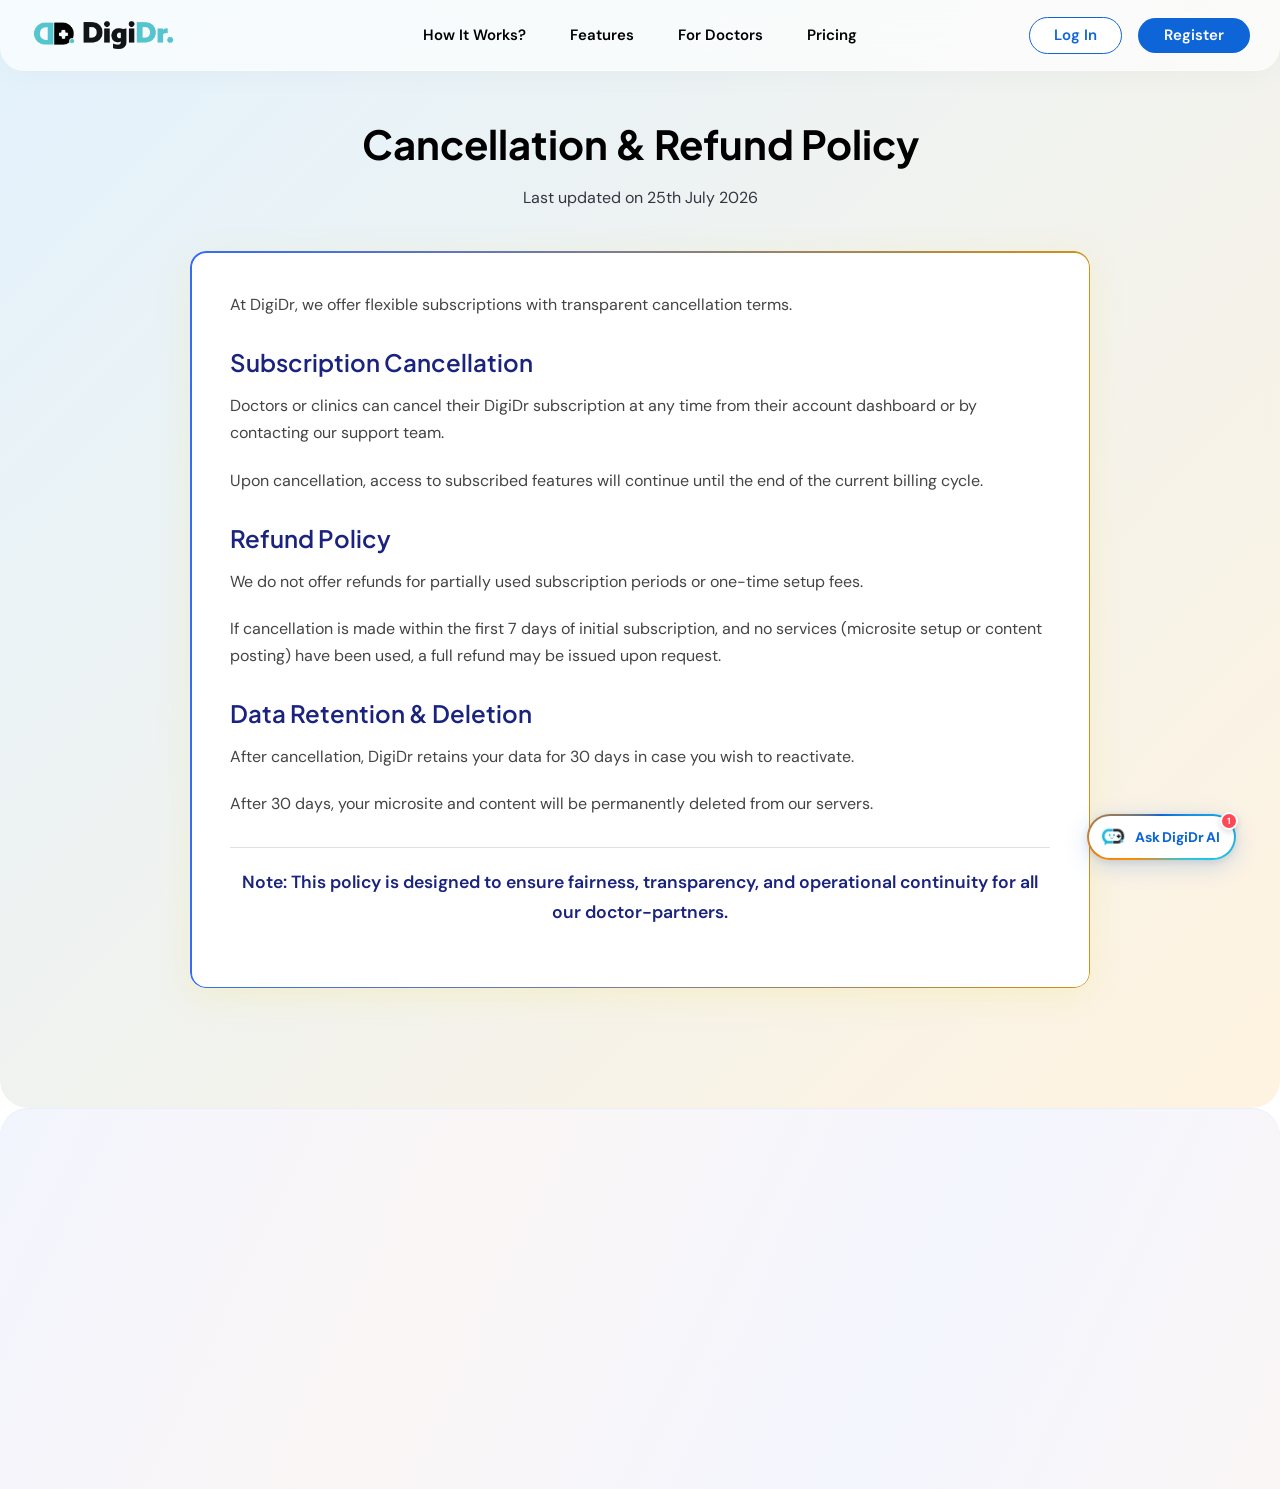
==== cancellation-refund-policy.html @ 0d2a42b7 "final" ====
<!DOCTYPE html>
<html lang="en">
<head>
    <meta charset="UTF-8">
    <meta name="viewport" content="width=device-width, initial-scale=1.0">
    <title>Cancellation & Refund Policy</title>
    <meta name="description" content="Read DigiDr's cancellation and refund policy for doctors and clinics. Understand subscription cancellation terms, refund conditions, and billing policies for healthcare professionals in India.">
    <meta name="keywords" content="digidr cancellation policy, healthcare platform refund, doctor subscription cancellation, clinic refund terms, medical software billing, healthcare subscription terms">
    <meta name="robots" content="index, follow">
    <link rel="canonical" href="https://digidr.app/cancellation-refund-policy.html">
    
    <!-- Open Graph -->
    <meta property="og:type" content="website">
    <meta property="og:site_name" content="DigiDr">
    <meta property="og:title" content="Cancellation & Refund Policy">
    <meta property="og:description" content="DigiDr's transparent cancellation and refund policy for healthcare professionals. Clear terms for subscription management and billing.">
    <meta property="og:url" content="https://digidr.app/cancellation-refund-policy.html">
    <meta property="og:image" content="https://digidr.app/img/og-image-2.png">
    <meta property="og:image:width" content="1200">
    <meta property="og:image:height" content="630">
    <meta property="og:image:alt" content="DigiDr - AI Digital Infrastructure for Doctors">
    
    <!-- Twitter -->
    <meta name="twitter:card" content="summary_large_image">
    <meta name="twitter:title" content="Cancellation & Refund Policy">
    <meta name="twitter:description" content="DigiDr's transparent cancellation and refund policy for healthcare professionals. Clear terms for subscription management.">
    <meta name="twitter:image" content="https://digidr.app/img/og-image-2.png">
    
    <!-- Favicon -->
    <link rel="icon" type="image/x-icon" href="favicon/favicon.ico">
    
    <!-- Bootstrap CSS -->
    <link href="bootstrap-5.3.8-dist/css/bootstrap.min.css" rel="stylesheet">
    
    <!-- Google Symbols (Material Icons) -->
    <link rel="stylesheet" href="https://fonts.googleapis.com/css2?family=Material+Symbols+Outlined:opsz,wght,FILL,GRAD@20..48,100..700,0..1,-50..200" />
    
    <!-- Root Variables -->
    <link href="css/root.css" rel="stylesheet">
    
    <!-- Custom CSS -->
    <link href="css/style.css" rel="stylesheet">
    <link rel="stylesheet" href="css/extra.css">
    
    <!-- Navbar CSS -->
    <link href="css/navbar.css" rel="stylesheet">

    <!-- Modal CSS -->
    <link href="css/modal.css" rel="stylesheet">
    
    <!-- Footer CSS -->
    <link href="css/footer.css" rel="stylesheet">
    
    <!-- Font Awesome -->
    <link rel="stylesheet" href="https://cdnjs.cloudflare.com/ajax/libs/font-awesome/6.5.1/css/all.min.css">

    <!-- Chatbot Widget -->
    <link rel="stylesheet" href="css/chatbot.css">
</head>
<body class="page-rounded">

    <div id="navbar-mount" data-nav-active=""></div>
    <script src="js/navbar.js"></script>

    <!-- Policy Section -->
    <section class="policy-section">
        <div class="container">
            <div class="policy-header text-center">
                <h1>Cancellation & Refund Policy</h1>
                <p class="subtitle">Last updated on 25th July 2026</p>
            </div>
            <div class="policy-content">
                <p>At DigiDr, we offer flexible subscriptions with transparent cancellation terms.</p>
                
                <h3>Subscription Cancellation</h3>
                <p>Doctors or clinics can cancel their DigiDr subscription at any time from their account dashboard or by contacting our support team.</p>
                <p>Upon cancellation, access to subscribed features will continue until the end of the current billing cycle.</p>

                <h3>Refund Policy</h3>
                <p>We do not offer refunds for partially used subscription periods or one-time setup fees.</p>
                <p>If cancellation is made within the first 7 days of initial subscription, and no services (microsite setup or content posting) have been used, a full refund may be issued upon request.</p>

                <h3>Data Retention & Deletion</h3>
                <p>After cancellation, DigiDr retains your data for 30 days in case you wish to reactivate.</p>
                <p>After 30 days, your microsite and content will be permanently deleted from our servers.</p>

                <p class="final-statement">Note: This policy is designed to ensure fairness, transparency, and operational continuity for all our doctor-partners.</p>
            </div>
        </div>
    </section>

    <!-- Bootstrap JS -->
    <script src="bootstrap-5.3.8-dist/js/bootstrap.bundle.min.js"></script>
    <div id="footer-mount"></div>
    <script src="js/footer.js"></script>

    <div id="modalMount"></div>

    <!-- Floating Download Button (Mobile Only) -->
    <div class="floating-download-btn" id="floatingDownloadBtn">
        <span class="material-symbols-outlined">download</span>
        Coming Soon
    </div>

    <!-- Custom JS -->
    <script src="js/script.js"></script>
    <script src="js/modal.js"></script>
    <script src="js/download.js"></script>

    <!-- Chatbot Widget -->
    <div id="chatbot-mount"></div>
    <script src="js/chatbot.js"></script>
</body>
</html>
---- css/root.css ----
/* Import Body and Heading Fonts */
@import url('https://fonts.googleapis.com/css2?family=DM+Sans:wght@300;400;500;600;700&family=Plus+Jakarta+Sans:wght@600;700;800&display=swap');

:root {
    /* Typography */
    --font-family-primary: 'DM Sans', -apple-system, BlinkMacSystemFont, 'Segoe UI', Roboto, sans-serif;
    --font-family-heading: 'Plus Jakarta Sans', -apple-system, BlinkMacSystemFont, 'Segoe UI', Roboto, sans-serif;
    --font-family-hero: 'Plus Jakarta Sans', -apple-system, BlinkMacSystemFont, 'Segoe UI', Roboto, sans-serif;
    
    /* Primary Colors */
    --primary-white: #FFFFFF;
    --primary-black: #000000;
    --primary-blue: #0E65D7;
    
    /* Text Colors */
    --text-primary: #353542;
    --text-secondary: #353542;
    --text-muted: var(--text-secondary);
    
    /* Background Colors */
    --background-primary: #F6F4FF;
    --gradient-blue: linear-gradient(135deg, #3B8EF5 0%, #0E65D7 100%);
    --gradient-blue-orange: linear-gradient(90deg, #346BFA 0%, #D0901A 100%);

    /* Glass effect */
    --glass-bg: rgba(255, 255, 255, 0.72);
    --glass-bg-strong: rgba(255, 255, 255, 0.85);
    --glass-blur: 12px;
    --glass-border: 0.5px solid rgba(255, 255, 255, 0.6);
    --glass-shadow: 0 2px 10px rgba(0, 0, 0, 0.08), inset 0 1px 0 rgba(255, 255, 255, 0.8);
    --glass-shadow-elevated: 0 4px 15px rgba(0, 0, 0, 0.08);

    /* Shared motion timing */
    --reveal-animation-duration: 1.25s;
}

@import url('glass.css');

/* Global Font Settings */
* {
    box-sizing: border-box;
}

button,
input,
textarea,
select {
    font: inherit;
}

html {
    scroll-behavior: smooth;
}

html, body {
    overflow-x: hidden;
    max-width: 100%;
}

body {
    font-family: var(--font-family-primary);
    line-height: 1.6;
    -webkit-font-smoothing: antialiased;
    -moz-osx-font-smoothing: grayscale;
    overflow-x: hidden;
    margin: 0;
    padding: 0;
    color: var(--text-primary);
}

.section-subtitle {
    font-weight: 500;
}

h1,
h2,
h3,
h4,
h5,
h6,
.section-title,
.go-digital-title,
.features-page-why-love-title,
.hiw-title,
.ms-hero-title,
.ms-benefits-title,
.ms-statement-title,
.ms-feature-heading,
.ms-pillars-title,
.ms-cta-title,
.policy-header h1,
body.page-pricing .pricing-section .section-title {
    font-family: var(--font-family-heading);
}

/* Gradient blue on heading accents only */
h1 .highlight,
h2 .highlight,
h3 .highlight,
h4 .highlight,
h5 .highlight,
h6 .highlight,
h1 .text-highlight-blue,
h2 .text-highlight-blue,
h3 .text-highlight-blue,
h4 .text-highlight-blue,
h5 .text-highlight-blue,
h6 .text-highlight-blue,
h1.text-highlight-blue,
h2.text-highlight-blue,
h3.text-highlight-blue,
h4.text-highlight-blue,
h5.text-highlight-blue,
h6.text-highlight-blue,
.hiw-title-accent {
    background: var(--gradient-blue);
    -webkit-background-clip: text;
    background-clip: text;
    -webkit-text-fill-color: transparent;
    color: transparent;
}

/* Main page heading (not index hero) — unified typography */
h3.features-page-why-love-title,
h1.hiw-title,
h1.ms-hero-title,
.policy-header h1,
body.page-pricing .pricing-section .section-title {
    font-family: var(--font-family-heading);
    font-size: 40px;
    font-weight: 700;
    line-height: 1.2;
    letter-spacing: 0;
    color: #000000;
    margin-top: 0;
    margin-bottom: 16px;
    text-align: center;
}

/* Intro line under main page heading (not index hero) */
.features-page-why-love-subtitle,
.hiw-subtitle,
.ms-hero-tagline,
.policy-header .subtitle,
body.page-pricing .pricing-section .section-subtitle {
    font-size: 16px;
}
---- css/style.css ----
/* Body wrapper for consistent padding */
body {
    margin: 0;
    font-family: var(--font-family-primary);
}

body.page-home>section {
    margin: 12px;
    border-radius: 28px;
    overflow: hidden;
}

body.page-home>.hero-section {
    margin: 0;
    border-radius: 0 0 28px 28px;
}

body.page-home .posts-carousel-container,
body.page-home .testimonials-carousel-container {
    border-radius: 28px;
    overflow: hidden;
}

body.page-rounded>section,
body.page-rounded>header,
body.page-rounded>main>section {
    margin: 12px;
    border-radius: 28px;
    overflow: hidden;
}

body.page-rounded:not(.page-microsite)>section:first-of-type,
body.page-rounded>header:first-of-type,
body.page-rounded>main>section:first-of-type {
    margin: 0;
    border-radius: 0 0 28px 28px;
}

/* Base Material Symbols styles to prevent stretching */
.material-symbols-outlined {
    font-variation-settings:
        'FILL' 0,
        'wght' 400,
        'GRAD' 0,
        'opsz' 24;
    display: inline-block;
    line-height: 1;
    font-style: normal;
    font-weight: normal;
    letter-spacing: normal;
    text-transform: none;
    white-space: nowrap;
    word-wrap: normal;
    direction: ltr;
    font-feature-settings: 'liga';
    -webkit-font-feature-settings: 'liga';
    -webkit-font-smoothing: antialiased;
}

/* Hero Section */
.hero-section {
    display: flex;
    align-items: center;
    padding: 130px 0 60px;
    padding-bottom: 0;
    position: relative;
    overflow: hidden;
}

.hero-aurora {
    position: absolute;
    inset: 0;
    z-index: 1;
    overflow: hidden;
    pointer-events: none;
    background: linear-gradient(115deg,
            rgba(3, 96, 217, 0.2) 0%,
            rgba(237, 147, 12, 0.2) 35%,
            rgba(3, 96, 217, 0.2) 70%,
            rgba(237, 147, 12, 0.2) 100%);
    background-size: 320% 320%;
    animation: hero-aurora-gradient 12s ease-in-out infinite;
}

.hero-aurora__mesh {
    position: absolute;
    inset: -35%;
    transform: translateZ(0);
    animation: hero-aurora-mesh 15s ease-in-out infinite;
}

.hero-aurora__blob {
    position: absolute;
    display: block;
}

.hero-aurora__blob-inner {
    width: 100%;
    height: 100%;
    border-radius: 50%;
    filter: blur(88px);
    transform: translateZ(0);
}

.hero-aurora__blob--blue {
    width: min(95vw, 720px);
    height: min(95vw, 720px);
    top: -28%;
    left: -22%;
    animation: hero-aurora-blue 15s ease-in-out infinite;
}

.hero-aurora__blob--blue .hero-aurora__blob-inner {
    background: radial-gradient(circle,
            rgba(3, 96, 217, 0.35) 0%,
            rgba(3, 96, 217, 0.15) 40%,
            rgba(3, 96, 217, 0) 72%);
}

.hero-aurora__blob--orange {
    width: min(90vw, 680px);
    height: min(90vw, 680px);
    bottom: -28%;
    right: -22%;
    animation: hero-aurora-orange 18s ease-in-out infinite;
    animation-delay: -4.5s;
}

.hero-aurora__blob--orange .hero-aurora__blob-inner {
    background: radial-gradient(circle,
            rgba(237, 147, 12, 0.32) 0%,
            rgba(237, 147, 12, 0.14) 40%,
            rgba(237, 147, 12, 0) 72%);
}

@keyframes hero-aurora-gradient {

    0%,
    100% {
        background-position: 0% 40%;
    }

    33% {
        background-position: 50% 60%;
    }

    66% {
        background-position: 100% 30%;
    }
}

@keyframes hero-aurora-mesh {

    0%,
    100% {
        transform: translate3d(0, 0, 0) rotate(0deg) scale(1);
    }

    50% {
        transform: translate3d(6%, 4%, 0) rotate(4deg) scale(1.06);
    }
}

@keyframes hero-aurora-blue {

    0%,
    100% {
        transform: translate3d(0, 0, 0) scale(1);
    }

    33% {
        transform: translate3d(18vw, 10vh, 0) scale(1.12);
    }

    66% {
        transform: translate3d(8vw, 20vh, 0) scale(0.94);
    }
}

@keyframes hero-aurora-orange {

    0%,
    100% {
        transform: translate3d(0, 0, 0) scale(1);
    }

    33% {
        transform: translate3d(-16vw, -8vh, 0) scale(1.1);
    }

    66% {
        transform: translate3d(-22vw, 6vh, 0) scale(0.92);
    }
}

.hero-section>.container {
    position: relative;
    z-index: 1;
}

.hero-content {
    max-width: 800px;
    margin: 0 auto;
    position: relative;
    z-index: 2;
}

.hero-intro__badge-wrap {
    display: inline-block;
    margin-bottom: 24px;
}

.hero-content .badge {
    display: inline-block;
    border: 1.5px solid transparent;
    border-radius: 24px;
    padding: 10px 22px;
    font-size: 16px;
    font-weight: 600;
    letter-spacing: 0.02em;
    color: var(--primary-blue);
    position: relative;
    margin-bottom: 0;
}

.hero-content .badge::after {
    content: '';
    position: absolute;
    inset: 0;
    background: rgba(255, 255, 255, 0.88);
    border-radius: inherit;
    z-index: -2;
}

.hero-content .badge::before {
    content: '';
    position: absolute;
    inset: -1.5px;
    background: var(--gradient-blue-orange);
    border-radius: inherit;
    z-index: -1;
    padding: 1.5px;
    -webkit-mask: linear-gradient(#fff 0 0) content-box, linear-gradient(#fff 0 0);
    -webkit-mask-composite: xor;
    mask: linear-gradient(#fff 0 0) content-box, linear-gradient(#fff 0 0);
    mask-composite: exclude;
}

.hero-content h1 {
    font-family: var(--font-family-hero);
    font-size: 56px;
    font-weight: 700;
    line-height: 1.2;
    margin-bottom: 16px;
    color: #000;
}

.hero-content h1 .highlight,
.hero-intro__line--2.highlight {
    display: block;
}

.hero-intro__line {
    display: block;
}

/* Hero load sequence: badge + headline + tagline + phones → buttons one by one */
@keyframes hero-intro-badge {
    0% {
        opacity: 0;
        transform: translate3d(0, 16px, 0) scale(0.96);
    }

    100% {
        opacity: 1;
        transform: translate3d(0, 0, 0) scale(1);
    }
}

@keyframes hero-intro-rise {
    0% {
        opacity: 0;
        transform: translate3d(0, 40px, 0);
        filter: blur(14px);
        clip-path: inset(100% 0 8% 0);
    }

    100% {
        opacity: 1;
        transform: translate3d(0, 0, 0);
        filter: blur(0);
        clip-path: inset(0 0 0 0);
    }
}

@keyframes hero-intro-reveal {
    0% {
        opacity: 0;
        transform: translate3d(0, 36px, 0);
        filter: blur(12px);
    }

    100% {
        opacity: 1;
        transform: translate3d(0, 0, 0);
        filter: blur(0);
    }
}

@keyframes hero-intro-phones {
    0% {
        opacity: 0;
        transform: scale(0.92) translate3d(0, 56px, 0);
        filter: blur(10px);
    }

    100% {
        opacity: 1;
        transform: scale(1) translate3d(0, 0, 0);
        filter: blur(0);
    }
}

.hero-content.hero-intro .hero-intro__badge-wrap,
.hero-content.hero-intro .hero-intro__line,
.hero-content.hero-intro .hero-intro__subtitle,
.hero-content.hero-intro .hero-intro__phones,
.hero-content.hero-intro .hero-intro__actions .btn-store {
    opacity: 0;
}

.hero-content.hero-intro.hero-intro--ready .hero-intro__badge-wrap {
    animation: hero-intro-badge 1.1s cubic-bezier(0.22, 1, 0.36, 1) forwards;
}

.hero-content.hero-intro.hero-intro--ready .hero-intro__phones {
    animation: hero-intro-phones 1.45s cubic-bezier(0.16, 1, 0.3, 1) forwards;
}

.hero-content.hero-intro.hero-intro--ready .hero-intro__line--1,
.hero-content.hero-intro.hero-intro--ready .hero-intro__line--2 {
    animation: hero-intro-rise 1.25s cubic-bezier(0.16, 1, 0.3, 1) forwards;
}

.hero-content.hero-intro.hero-intro--ready .hero-intro__subtitle {
    animation: hero-intro-reveal 1.15s cubic-bezier(0.16, 1, 0.3, 1) forwards;
}

.hero-content.hero-intro.hero-intro--ready .hero-intro__actions .btn-store:nth-child(1) {
    animation: hero-intro-reveal 0.75s cubic-bezier(0.22, 1, 0.36, 1) 1.05s forwards;
}

.hero-content.hero-intro.hero-intro--ready .hero-intro__actions .btn-store:nth-child(2) {
    animation: hero-intro-reveal 0.75s cubic-bezier(0.22, 1, 0.36, 1) 1.2s forwards;
}

.hero-content.hero-intro.hero-intro--ready .hero-intro__actions .btn-store:nth-child(3) {
    animation: hero-intro-reveal 0.75s cubic-bezier(0.22, 1, 0.36, 1) 1.35s forwards;
}

@media (prefers-reduced-motion: reduce) {

    .hero-content.hero-intro .hero-intro__badge-wrap,
    .hero-content.hero-intro .hero-intro__line,
    .hero-content.hero-intro .hero-intro__subtitle,
    .hero-content.hero-intro .hero-intro__phones,
    .hero-content.hero-intro .hero-intro__actions .btn-store {
        opacity: 1;
        transform: none;
        filter: none;
        animation: none !important;
    }
}

.hero-content .subtitle {
    font-size: 20px;
    color: var(--text-secondary);
    margin-bottom: 40px;
}

.hero-buttons {
    display: flex;
    justify-content: center;
    gap: 16px;
    margin-bottom: 80px;
}

.btn-store {
    text-decoration: none;
    border: none;
    border-radius: 50px;
    padding: 12px 24px;
    font-size: 14px;
    font-weight: 600;
    display: flex;
    align-items: center;
    justify-content: center;
    gap: 8px;
    transition: all 0.3s ease;
    cursor: pointer;
    font-family: var(--font-family-primary);
    color: #ffffff !important;
    box-shadow: none;
}

.hero-buttons .btn-store[data-store="play"],
.hero-buttons .btn-store[data-store="app"] {
    background: #ffffff;
    color: #000000 !important;
    border: 1px solid #e0e0e0;
}

.hero-buttons .btn-store[data-store="play"]:hover,
.hero-buttons .btn-store[data-store="app"]:hover {
    background: #f5f5f5;
}

.hero-buttons .btn-store[data-store="web"] {
    background: var(--gradient-blue);
    font-weight: 800;
}

.hero-buttons .btn-store.is-disabled {
    cursor: not-allowed;
    opacity: 0.64;
    pointer-events: none;
}

.hero-buttons .btn-store[data-store="web"]:hover {
    background: linear-gradient(135deg, #2A7EE8 0%, #0A52B5 100%);
}

.hero-buttons .btn-store:hover {
    transform: translateY(-2px);
    box-shadow: 0 4px 12px rgba(0, 0, 0, 0.08);
}

.btn-store .material-symbols-outlined {
    font-size: 20px;
    font-weight: 400;
    color: #ffffff;
    flex-shrink: 0;
}

.btn-store .btn-store-icon {
    display: flex;
    align-items: center;
    flex-shrink: 0;
    color: #ffffff;
}

.btn-store[data-store="play"],
.btn-store[data-store="app"] {
    gap: 0;
    width: 148px;
    box-sizing: border-box;
}

.btn-store[data-store="web"] {
    gap: 0;
    width: 148px;
    box-sizing: border-box;
    padding-left: 16px;
    padding-right: 16px;
}

.btn-store[data-store="web"] .btn-store-icon {
    max-width: 18px;
    opacity: 1;
    overflow: hidden;
    transition: max-width 0.3s cubic-bezier(0.4, 0, 0.2, 1), opacity 0.25s ease, margin 0.3s ease;
}

.btn-store[data-store="web"] .btn-store-icon svg {
    stroke: currentColor;
}

.btn-store-text {
    display: inline-block;
    max-width: 120px;
    opacity: 1;
    overflow: hidden;
    white-space: nowrap;
    transition: max-width 0.3s cubic-bezier(0.4, 0, 0.2, 1), opacity 0.25s ease, margin 0.3s ease;
}

.btn-store[data-store="play"] .btn-store-text,
.btn-store[data-store="app"] .btn-store-text,
.btn-store[data-store="web"] .btn-store-text {
    margin-left: 8px;
}

.btn-store[data-store="play"]:hover .btn-store-text,
.btn-store[data-store="app"]:hover .btn-store-text,
.btn-store[data-store="web"]:hover .btn-store-text {
    max-width: 0;
    opacity: 0;
    margin-left: 0;
}

.btn-store .btn-store-icon svg,
.btn-store .btn-store-icon img {
    width: 18px;
    height: 18px;
    display: block;
    object-fit: contain;
}

.btn-explore {
    background: var(--primary-blue);
    color: #ffffff !important;
    border: none;
    padding: 12px 28px;
    border-radius: 50px;
    font-weight: 600;
    transition: all 0.3s ease;
}

.btn-store:hover {
    transform: translateY(-2px);
    box-shadow: 0 4px 12px rgba(0, 0, 0, 0.1);
}

.btn-explore:hover {
    background: #0c56b8;
    color: #ffffff !important;
    transform: translateY(-2px);
    box-shadow: 0 4px 12px rgba(0, 0, 0, 0.08);
}

.phone-showcase {
    display: flex;
    justify-content: center;
    align-items: flex-end;
    gap: 20px;
    position: relative;
    margin-top: 40px;
}

.phone-showcase:not(.hero-intro__phones) {
    opacity: 0;
    transform: scale(0.94) translateY(48px);
    filter: blur(6px);
    transition: opacity 1s cubic-bezier(0.22, 1, 0.36, 1),
        transform 1.1s cubic-bezier(0.22, 1, 0.36, 1),
        filter 1s cubic-bezier(0.22, 1, 0.36, 1);
}

.phone-showcase:not(.hero-intro__phones).phone-showcase-inview {
    opacity: 1;
    transform: scale(1) translateY(0);
    filter: blur(0);
}

@media (prefers-reduced-motion: reduce) {
    .phone-showcase:not(.hero-intro__phones) {
        transform: none;
        filter: none;
        transition: opacity 0.5s ease;
    }
}

.phone {
    position: relative;
    transition: all 0.3s ease;
}

.phone img {
    max-width: 100%;
    height: auto;
    display: block;
    border-radius: 30px;
}

.phone-left,
.phone-right {
    width: 38.4%;
    /* margin-bottom: 40px; */
}

.phone-center {
    width: 60%;
    z-index: 2;
}

/* Responsive adjustments */
@media (max-width: 992px) {
    .hero-content h1 {
        font-size: 48px;
    }

    .phone-showcase {
        gap: 15px;
    }

    .phone-left,
    .phone-right {
        width: 38.4%;
    }

    .phone-showcase:not(.hero-intro__phones) .phone-left,
    .phone-showcase:not(.hero-intro__phones) .phone-right {
        margin-bottom: 20px;
    }

    .phone-center {
        width: 60%;
    }
}

@media (max-width: 768px) {
    .hero-content h1 {
        font-size: 30px;
    }

    .hero-content .subtitle {
        font-size: 18px;
    }

    .hero-section {
        min-height: 100svh;
        padding: 134px 0 0;
        align-items: stretch;
    }

    .hero-section>.container {
        display: flex;
        flex-direction: column;
        flex: 1;
    }

    .hero-content.hero-intro {
        display: flex;
        flex-direction: column;
        flex: 1;
        width: 100%;
    }

    .hero-buttons {
        display: grid;
        grid-template-columns: 1fr 1fr;
        gap: 12px;
        justify-items: stretch;
        width: 100%;
        max-width: 260px;
        margin-left: auto;
        margin-right: auto;
        margin-bottom: 28px;
    }

    .hero-intro__phones.phone-showcase {
        margin-top: auto;
        margin-bottom: 0;
    }

    .hero-intro__phones.phone-showcase .phone-left,
    .hero-intro__phones.phone-showcase .phone-right {
        margin-bottom: 0;
    }

    .hero-buttons .btn-store[data-store="play"],
    .hero-buttons .btn-store[data-store="app"] {
        width: 100%;
        min-width: 0;
        padding: 10px 12px;
        font-size: 13px;
    }

    .hero-buttons .btn-store[data-store="web"] {
        grid-column: 1 / -1;
        justify-self: center;
        width: auto;
        min-width: 140px;
        max-width: none;
        padding: 10px 24px;
        font-size: 13px;
    }

    .phone-showcase {
        gap: 10px;
    }

    .phone-left,
    .phone-right {
        width: 38.4%;
    }

    .phone-center {
        width: 60%;
    }

    /* Stagger side phones on tablet/desktop only */
    .phone-showcase:not(.hero-intro__phones) .phone-left,
    .phone-showcase:not(.hero-intro__phones) .phone-right {
        margin-bottom: 15px;
    }
}

@media (max-width: 480px) {
    .phone-showcase {
        gap: 8px;
    }

    .phone-left,
    .phone-right {
        width: 38.4%;
    }

    .phone-center {
        width: 60%;
    }

    .phone-showcase:not(.hero-intro__phones) .phone-left,
    .phone-showcase:not(.hero-intro__phones) .phone-right {
        margin-bottom: 10px;
    }
}

/* Statistics Section */
.statistics-section {
    padding: 60px 0;
    background: transparent;
}

.statistics-card {
    background: linear-gradient(135deg, #e3f2fd 0%, #fff3e0 100%);
    border-radius: 20px;
    padding: 40px;
    width: 100%;
    /* margin: 0 auto; */
    display: flex;
    justify-content: space-around;
    align-items: center;
    box-shadow: 0 4px 20px rgba(0, 0, 0, 0.08);
    border: 1px solid rgba(14, 101, 215, 0.12);
    position: relative;
    z-index: 0;
}

.statistics-card>* {
    position: relative;
    z-index: 1;
}

.stat-item {
    text-align: center;
    flex: 1;
}

.stat-number {
    font-size: 48px;
    font-weight: 700;
    color: #0360d9;
    margin-bottom: 8px;
    line-height: 1;
}

.stat-label {
    font-size: 16px;
    font-weight: 500;
    color: #000000;
    line-height: 1.4;
}

.stat-divider {
    width: 1px;
    height: 60px;
    background-color: #e0e0e0;
    margin: 0 20px;
}

.statistics-card,
.statistics-card .stat-item,
.posts-carousel-section .carousel-header,
.posts-carousel-section .posts-carousel-wrapper,
.testimonials-section .section-header,
.testimonials-section .testimonials-carousel-wrapper,
.pricing-section .text-center,
.pricing-section .pricing-toggle-container,
.pricing-section .pricing-carousel-hint,
.pricing-section .pricing-card {
    opacity: 0;
    transform: translateY(36px);
}

.statistics-card.is-visible,
.statistics-card .stat-item.is-visible,
.posts-carousel-section .carousel-header.is-visible,
.posts-carousel-section .posts-carousel-wrapper.is-visible,
.testimonials-section .section-header.is-visible,
.testimonials-section .testimonials-carousel-wrapper.is-visible,
.pricing-section .text-center.is-visible,
.pricing-section .pricing-toggle-container.is-visible,
.pricing-section .pricing-carousel-hint.is-visible,
.pricing-section .pricing-card.is-visible {
    animation: reasonCardIn var(--reveal-animation-duration) cubic-bezier(0.16, 1, 0.3, 1) forwards;
}

.statistics-card .stat-item.is-visible:nth-of-type(1) {
    animation-delay: 0.18s;
}

.statistics-card .stat-item.is-visible:nth-of-type(3) {
    animation-delay: 0.44s;
}

.statistics-card .stat-item.is-visible:nth-of-type(5) {
    animation-delay: 0.7s;
}

.posts-carousel-section .carousel-header.is-visible,
.testimonials-section .section-header.is-visible,
.pricing-section .text-center.is-visible {
    animation-delay: 0.05s;
}

.posts-carousel-section .posts-carousel-wrapper.is-visible,
.testimonials-section .testimonials-carousel-wrapper.is-visible,
.pricing-section .pricing-toggle-container.is-visible {
    animation-delay: 0.15s;
}

.pricing-section .pricing-carousel-hint.is-visible {
    animation-delay: 0.2s;
}

.pricing-section .row>[class*="col-"]:nth-child(1) .pricing-card.is-visible {
    animation-delay: 0.3s;
}

.pricing-section .row>[class*="col-"]:nth-child(2) .pricing-card.is-visible {
    animation-delay: 0.6s;
}

.pricing-section .row>[class*="col-"]:nth-child(3) .pricing-card.is-visible {
    animation-delay: 0.9s;
}

/* Responsive adjustments for statistics section */
@media (max-width: 768px) {
    body.page-home>section {
        margin: 8px;
        border-radius: 22px;
    }

    body.page-home>.hero-section {
        margin: 0;
        border-radius: 0 0 22px 22px;
        padding-left: 12px;
        padding-right: 12px;
    }

    body.page-home .posts-carousel-container,
    body.page-home .testimonials-carousel-container {
        border-radius: 22px;
    }

    body.page-rounded>section,
    body.page-rounded>header,
    body.page-rounded>main>section {
        margin: 8px;
        border-radius: 22px;
    }

    body.page-rounded:not(.page-microsite)>section:first-of-type,
    body.page-rounded>header:first-of-type,
    body.page-rounded>main>section:first-of-type {
        margin: 0;
        border-radius: 0 0 22px 22px;
    }

    .statistics-section {
        padding: 40px 20px;
    }

    .statistics-card {
        padding: 30px 20px;
        flex-direction: column;
        gap: 30px;
    }

    .stat-item {
        width: 100%;
    }

    .stat-number {
        font-size: 36px;
    }

    .stat-label {
        font-size: 14px;
    }

    .stat-divider {
        width: 60px;
        height: 1px;
        margin: 0;
    }
}

@media (max-width: 480px) {
    .statistics-card {
        padding: 25px 15px;
        gap: 25px;
    }

    .stat-number {
        font-size: 32px;
    }

    .stat-label {
        font-size: 13px;
    }
}

/* Why Invisible Section */
.why-invisible-section {
    padding: 80px 0;
    background: #f7f8fc;
}

.why-invisible-section .section-header {
    margin-bottom: 60px;
}

.why-invisible-section .section-title {
    margin-bottom: 16px;
}

.why-invisible-section .section-subtitle {
    font-size: 18px;
    color: var(--text-secondary);
    line-height: 1.6;
    margin: 0;
}

.section-title {
    font-size: 40px;
    font-weight: 700;
    text-align: left;
    margin-bottom: 60px;
    color: #000000;
    line-height: 1.2;
}

/* Reason Cards: Entrance Animation */
@keyframes reasonCardIn {
    0% {
        opacity: 0;
        transform: translateY(36px);
    }

    100% {
        opacity: 1;
        transform: translateY(0);
    }
}

.reason-cards {
    display: grid;
    grid-template-columns: repeat(3, 1fr);
    gap: 30px;
    width: 100%;
    margin: 0 0 60px;
    align-items: start;
}

/* Staggered Layout for Desktop */
.reason-cards .reason-card:nth-child(2) {
    margin-top: 52px;
}

.reason-card {
    background: #ffffff;
    border: 0;
    border-radius: 30px 30px 30px 12px;
    padding: 40px;
    text-align: left;
    transition: transform 0.45s cubic-bezier(0.16, 1, 0.3, 1), box-shadow 0.45s cubic-bezier(0.16, 1, 0.3, 1), border-color 0.45s ease;
    box-shadow: 0 4px 6px rgba(0, 0, 0, 0.02), 0 10px 30px rgba(14, 101, 215, 0.05);
    position: relative;
    z-index: 0;
    overflow: visible;
    background-clip: padding-box;

    /* Hidden until scroll triggers */
    opacity: 0;
    transform: translateY(36px);
}

/* Gradient border — matches .pill-menu */
.reason-card::before {
    content: '';
    position: absolute;
    top: 0;
    left: 0;
    right: 0;
    bottom: 0;
    border-radius: inherit;
    padding: 1.5px;
    background: var(--gradient-blue-orange);
    -webkit-mask: linear-gradient(#fff 0 0) content-box, linear-gradient(#fff 0 0);
    -webkit-mask-composite: xor;
    mask: linear-gradient(#fff 0 0) content-box, linear-gradient(#fff 0 0);
    mask-composite: exclude;
    pointer-events: none;
    z-index: 1;
}

.reason-cards .reason-card:nth-child(2) {
    border-radius: 30px 30px 12px 30px;
}

/* Subtle chat bubble tail */
.reason-card::after {
    content: '';
    position: absolute;
    left: 42px;
    bottom: -9px;
    width: 18px;
    height: 18px;
    background:
        linear-gradient(#ffffff, #ffffff) padding-box,
        var(--gradient-blue-orange) border-box;
    border-right: 1.5px solid transparent;
    border-bottom: 1.5px solid transparent;
    border-radius: 0 0 5px 0;
    transform: rotate(45deg);
    pointer-events: none;
    z-index: 1;
}

.reason-cards .reason-card:nth-child(2)::after {
    right: 42px;
    left: auto;
}

/* Visible state — added by IntersectionObserver */
.reason-card.is-visible {
    animation: reasonCardIn var(--reveal-animation-duration) cubic-bezier(0.16, 1, 0.3, 1) forwards;
}

.reason-cards .reason-card.is-visible:nth-child(1) {
    animation-delay: 0.1s;
}

.reason-cards .reason-card.is-visible:nth-child(2) {
    animation-delay: 0.4s;
}

.reason-cards .reason-card.is-visible:nth-child(3) {
    animation-delay: 0.7s;
}

.reason-card:hover {
    transform: translateY(-8px);
    box-shadow: 0 20px 50px rgba(14, 101, 215, 0.12), 0 4px 10px rgba(0, 0, 0, 0.04);
}

.reason-card>* {
    position: relative;
    z-index: 2;
}

.reason-infographic {
    width: 100%;
    height: 118px;
    margin-bottom: 28px;
    border: 1px solid rgba(14, 101, 215, 0.14);
    border-radius: 24px 24px 24px 8px;
    background: linear-gradient(135deg, #ffffff 0%, #f8fbff 52%, #fffaf1 100%);
    box-shadow: inset 0 1px 0 rgba(255, 255, 255, 0.78);
    overflow: hidden;
    position: relative;
    transition: transform 0.35s cubic-bezier(0.16, 1, 0.3, 1), border-color 0.35s ease, box-shadow 0.35s ease;
}

.reason-card:hover .reason-infographic {
    transform: translateY(-2px);
    border-color: rgba(14, 101, 215, 0.22);
    box-shadow: inset 0 1px 0 rgba(255, 255, 255, 0.9), 0 6px 16px rgba(14, 101, 215, 0.06);
}

.reason-infographic::after {
    content: '';
    position: absolute;
    inset: 14px;
    border: 1px dashed rgba(15, 23, 42, 0.14);
    border-radius: 18px 18px 18px 6px;
}

.reason-infographic span {
    position: absolute;
    display: block;
    z-index: 2;
}

.time-dial {
    width: 58px;
    height: 58px;
    left: 24px;
    top: 28px;
    border: 5px solid #0e65d7;
    border-radius: 50%;
    background: #ffffff;
    box-shadow: 0 6px 14px rgba(14, 101, 215, 0.1);
}

.time-dial::before,
.time-dial::after {
    content: '';
    position: absolute;
    left: 26px;
    top: 14px;
    width: 3px;
    border-radius: 99px;
    background: #0e65d7;
    transform-origin: bottom center;
}

.time-dial::before {
    height: 18px;
}

.time-dial::after {
    height: 14px;
    transform: rotate(90deg);
}

.patient-card {
    width: 78px;
    height: 48px;
    right: 28px;
    top: 35px;
    border: 1px solid rgba(14, 101, 215, 0.22);
    border-radius: 14px 14px 14px 5px;
    background: linear-gradient(135deg, #ffffff 0%, #eef7ff 100%);
    box-shadow: 0 6px 14px rgba(14, 101, 215, 0.08);
}

.patient-card::before,
.patient-card::after {
    content: '';
    position: absolute;
    left: 14px;
    height: 7px;
    border-radius: 99px;
}

.patient-card::before {
    top: 13px;
    width: 42px;
    background: rgba(14, 101, 215, 0.58);
}

.patient-card::after {
    top: 29px;
    width: 28px;
    background: rgba(208, 144, 26, 0.72);
}

.automation-line {
    left: 78px;
    right: 84px;
    top: 58px;
    height: 4px;
    border-radius: 99px;
    background: linear-gradient(90deg, #0e65d7 0%, #28c7b7 52%, #d0901a 100%);
}

.ai-spark-dot {
    left: 50%;
    top: 42px;
    width: 16px;
    height: 16px;
    border-radius: 50%;
    background: #d0901a;
    box-shadow: -14px 28px 0 rgba(40, 199, 183, 0.58), 22px 20px 0 rgba(14, 101, 215, 0.5);
}

.entity-shield {
    width: 62px;
    height: 70px;
    left: 28px;
    top: 24px;
    border-radius: 26px 26px 20px 20px;
    background: linear-gradient(135deg, #0e65d7 0%, #3b8ef5 58%, #28c7b7 100%);
    clip-path: polygon(50% 0, 92% 16%, 84% 72%, 50% 100%, 16% 72%, 8% 16%);
    box-shadow: 0 6px 14px rgba(14, 101, 215, 0.12);
}

.entity-check {
    left: 49px;
    top: 51px;
    width: 22px;
    height: 12px;
    border-left: 4px solid #ffffff;
    border-bottom: 4px solid #ffffff;
    transform: rotate(-45deg);
}

.entity-profile-card {
    width: 76px;
    height: 50px;
    right: 28px;
    top: 34px;
    border: 1px solid rgba(14, 101, 215, 0.22);
    border-radius: 14px 14px 14px 5px;
    background: linear-gradient(135deg, #ffffff 0%, #fff2d8 100%);
    box-shadow: 0 6px 14px rgba(14, 101, 215, 0.08);
}

.entity-profile-card::before {
    content: '';
    position: absolute;
    left: 12px;
    top: 13px;
    width: 22px;
    height: 22px;
    border-radius: 50%;
    background: #0e65d7;
}

.entity-profile-card::after {
    content: '';
    position: absolute;
    right: 12px;
    top: 17px;
    width: 24px;
    height: 7px;
    border-radius: 99px;
    background: rgba(208, 144, 26, 0.72);
}

.entity-search-ring {
    left: 86px;
    top: 41px;
    width: 46px;
    height: 46px;
    border: 3px solid rgba(14, 101, 215, 0.58);
    border-radius: 50%;
}

.entity-search-ring::after {
    content: '';
    position: absolute;
    right: -14px;
    bottom: 2px;
    width: 24px;
    height: 4px;
    border-radius: 99px;
    background: #d0901a;
    transform: rotate(42deg);
    transform-origin: left center;
}

.infra-connector {
    left: 50%;
    top: 50%;
    border-radius: 99px;
    background: linear-gradient(90deg, rgba(14, 101, 215, 0.26), rgba(208, 144, 26, 0.5));
    transform: translate(-50%, -50%);
}

.infra-connector-horizontal {
    width: 132px;
    height: 4px;
}

.infra-connector-vertical {
    width: 4px;
    height: 72px;
}

.infra-hub {
    left: 50%;
    top: 50%;
    width: 42px;
    height: 42px;
    border: 4px solid #ffffff;
    border-radius: 50%;
    background: var(--gradient-blue-orange);
    box-shadow: 0 6px 14px rgba(14, 101, 215, 0.14);
    transform: translate(-50%, -50%);
}

.infra-hub::after {
    content: '';
    position: absolute;
    left: 12px;
    top: 12px;
    width: 10px;
    height: 10px;
    border-radius: 50%;
    background: #ffffff;
    box-shadow: 8px 8px 0 rgba(255, 255, 255, 0.85);
}

.infra-tile {
    width: 48px;
    height: 34px;
    border: 1px solid rgba(14, 101, 215, 0.2);
    border-radius: 12px 12px 12px 4px;
    background: #ffffff;
    box-shadow: 0 6px 14px rgba(14, 101, 215, 0.08);
}

.infra-tile::before,
.infra-tile::after {
    content: '';
    position: absolute;
    left: 10px;
    height: 5px;
    border-radius: 99px;
}

.infra-tile::before {
    top: 9px;
    width: 20px;
    background: rgba(14, 101, 215, 0.62);
}

.infra-tile::after {
    top: 20px;
    width: 28px;
    background: rgba(208, 144, 26, 0.68);
}

.infra-tile-profile {
    left: 28px;
    top: 24px;
    background: linear-gradient(135deg, #ffffff 0%, #eef7ff 100%);
}

.infra-tile-content {
    right: 28px;
    top: 24px;
    background: linear-gradient(135deg, #ffffff 0%, #fff2d8 100%);
}

.infra-tile-appointments {
    left: 28px;
    bottom: 24px;
    background: linear-gradient(135deg, #ffffff 0%, #effdfb 100%);
}

.infra-tile-referrals {
    right: 28px;
    bottom: 24px;
    background: linear-gradient(135deg, #ffffff 0%, #f4f8ff 100%);
}

.infra-tile-appointments::before {
    background: rgba(40, 199, 183, 0.68);
}

.infra-tile-referrals::after {
    background: rgba(14, 101, 215, 0.62);
}

.card-icon {
    width: 56px;
    height: 56px;
    margin-bottom: 22px;
    background: rgba(255, 255, 255, 0.95);
    border-radius: 50%;
    display: flex;
    align-items: center;
    justify-content: center;
    box-shadow: 0 2px 10px rgba(14, 101, 215, 0.1);
    transition: transform 0.3s ease, box-shadow 0.3s ease;
}

/* Premium Icon Styling for Reason Cards */
.reason-card .card-icon {
    width: 56px;
    height: 56px;
    margin-bottom: 28px;
    background: var(--gradient-blue);
    border: 1px solid rgba(255, 255, 255, 0.35);
    border-radius: 16px;
    box-shadow: none;
    position: relative;
    transition: transform 0.4s cubic-bezier(0.16, 1, 0.3, 1), background 0.4s ease, border-color 0.4s ease;
}

.reason-card:hover .card-icon {
    transform: scale(1.08) translateY(-2px);
    background: var(--gradient-blue);
    border-color: rgba(255, 255, 255, 0.45);
    box-shadow: none;
}

.card-icon .material-symbols-outlined {
    font-size: 32px;
    color: var(--primary-blue);
    font-weight: 400;
}

.reason-card .card-icon .material-symbols-outlined {
    font-size: 26px;
    color: #ffffff;
    font-weight: 400;
    -webkit-text-fill-color: currentColor;
    transition: transform 0.4s ease;
}

.reason-card h3 {
    font-size: 20px;
    font-weight: 650;
    color: #0d0d0d;
    margin-bottom: 14px;
    line-height: 1.35;
    letter-spacing: -0.02em;
}

.reason-card p {
    font-size: 15px;
    color: #353542;
    line-height: 1.7;
    margin: 0;
}

.scroll-to-solution {
    text-align: center;
    cursor: default;
}

.scroll-to-solution-text {
    display: inline-flex;
    align-items: center;
    justify-content: center;
    gap: 6px;
    margin: 0;
    font-size: 16px;
    font-weight: 600;
    color: var(--primary-blue);
    cursor: default;
}

.scroll-to-solution-arrow {
    font-size: 22px;
    line-height: 1;
}

/* Responsive adjustments for why invisible section */
@media (max-width: 992px) {
    .section-title {
        font-size: 40px;
        margin-bottom: 50px;
    }

    .why-invisible-section .section-header {
        margin-bottom: 50px;
    }

    .why-invisible-section .section-title {
        margin-bottom: 14px;
    }

    .why-invisible-section .section-subtitle {
        font-size: 16px;
    }

    .reason-cards {
        grid-template-columns: 1fr;
        gap: 25px;
        max-width: 600px;
        margin-left: auto;
        margin-right: auto;
    }

    .reason-cards .reason-card:nth-child(2) {
        margin-top: 0;
        /* Reset stagger */
    }

    .reason-card {
        padding: 30px;
    }

    .reason-infographic {
        height: 112px;
        margin-bottom: 22px;
    }

    .card-icon {
        width: 56px;
        height: 56px;
        margin-bottom: 18px;
    }

    .card-icon .material-symbols-outlined {
        font-size: 32px;
    }

    .reason-card .card-icon {
        width: 56px;
        height: 56px;
        margin-bottom: 20px;
    }

    .reason-card .card-icon .material-symbols-outlined {
        font-size: 24px;
    }

    .reason-card h3 {
        font-size: 18px;
        margin-bottom: 12px;
    }

    .reason-card p {
        font-size: 15px;
    }
}

@media (max-width: 768px) {
    .why-invisible-section {
        padding: 60px 20px;
    }

    .section-title {
        font-size: 32px;
        margin-bottom: 40px;
    }

    .why-invisible-section .section-header {
        margin-bottom: 40px;
    }

    .why-invisible-section .section-title {
        margin-bottom: 12px;
    }

    .why-invisible-section .section-subtitle {
        font-size: 15px;
    }

    .reason-cards {
        gap: 20px;
        margin-bottom: 40px;
    }

    .reason-card {
        padding: 24px;
    }

    .reason-infographic {
        height: 108px;
        margin-bottom: 20px;
    }

    .card-icon {
        width: 64px;
        height: 64px;
        margin-bottom: 20px;
    }

    .card-icon .material-symbols-outlined {
        font-size: 36px;
    }

    .reason-card .card-icon {
        width: 48px;
        height: 48px;
        margin-bottom: 16px;
    }

    .reason-card .card-icon .material-symbols-outlined {
        font-size: 22px;
    }

    .reason-card h3 {
        font-size: 16px;
    }

    .reason-card p {
        font-size: 14px;
    }

    .scroll-to-solution-text {
        font-size: 14px;
    }

    .scroll-to-solution-arrow {
        font-size: 20px;
    }
}

@media (max-width: 480px) {
    .why-invisible-section {
        padding: 40px 15px;
    }

    .section-title {
        font-size: 28px;
        margin-bottom: 30px;
    }

    .why-invisible-section .section-header {
        margin-bottom: 30px;
    }

    .why-invisible-section .section-title {
        margin-bottom: 10px;
    }

    .why-invisible-section .section-subtitle {
        font-size: 14px;
    }

    .reason-cards {
        margin-bottom: 30px;
    }

    .reason-card {
        padding: 20px;
    }

    .reason-infographic {
        height: 104px;
        margin-bottom: 18px;
    }

    .card-icon {
        width: 60px;
        height: 60px;
        margin-bottom: 18px;
    }

    .card-icon .material-symbols-outlined {
        font-size: 34px;
    }

    .reason-card .card-icon {
        width: 44px;
        height: 44px;
        margin-bottom: 16px;
    }

    .reason-card .card-icon .material-symbols-outlined {
        font-size: 20px;
    }

    .reason-card h3 {
        font-size: 15px;
    }

    .reason-card p {
        font-size: 13px;
    }
}

/* Floating Download Button for Mobile */
.floating-download-btn {
    display: none;
    position: fixed;
    bottom: 20px;
    right: 20px;
    background-color: #000000;
    color: #ffffff;
    border: none;
    border-radius: 50px;
    padding: 12px 20px;
    font-size: 14px;
    font-weight: 600;
    box-shadow: 0 4px 12px rgba(0, 0, 0, 0.3);
    z-index: 1000;
    cursor: pointer;
    transition: all 0.3s ease;
    font-family: var(--font-family-primary);
}

.floating-download-btn .material-symbols-outlined {
    font-size: 16px;
    background-color: #ffffff;
    color: #000000;
    border-radius: 50%;
    padding: 4px;
    display: flex;
    align-items: center;
    justify-content: center;
}

.floating-download-btn:hover {
    background-color: #333333;
    transform: translateY(-2px);
    box-shadow: 0 6px 16px rgba(0, 0, 0, 0.4);
}

/* Show floating button only on mobile */
/*
@media (max-width: 768px) {
    .floating-download-btn {
        display: flex;
        align-items: center;
        gap: 8px;
    }
}
*/

/* How DigiDr Works Section */
.how-digidoctor-works-section {
    padding: 80px 0;
    /* background: linear-gradient(135deg, #f8fbff 0%, #fff9f0 100%); */
    background: var(--background-primary);
    position: relative;
    overflow: hidden;
    scroll-margin-top: 120px;
}

.how-digidoctor-works-section .hero-aurora {
    background: linear-gradient(115deg,
            rgba(237, 147, 12, 0.22) 0%,
            rgba(237, 147, 12, 0.2) 45%,
            rgba(3, 96, 217, 0.12) 70%,
            rgba(237, 147, 12, 0.22) 100%);
    background-size: 320% 320%;
}

.how-digidoctor-works-section>.container {
    position: relative;
    z-index: 2;
}

.works-content {
    display: flex;
    align-items: center;
    gap: 60px;
    max-width: 1200px;
    margin: 0 auto;
}

.doctor-image-container {
    flex: 0 0 45%;
    position: relative;
    opacity: 0;
    transform: translateY(36px);
}

.doctor-image {
    width: 100%;
    height: auto;
    border-radius: 20px;
    /* box-shadow: 0 10px 30px rgba(0, 0, 0, 0.1); */
    transition: transform 0.3s ease;
}

/* .doctor-image:hover {
    transform: translateY(-5px);
} */

.pills-container {
    flex: 1;
    max-width: 55%;
}

.pills-container .section-title {
    margin-bottom: 40px;
    text-align: left;
}

.pill-menu {
    background: #ffffff;
    border-radius: 50px;
    padding: 20px;
    margin-bottom: 20px;
    /* border: 1px solid transparent; */
    box-shadow: 0 2px 10px rgba(0, 0, 0, 0.05);
    transition: all 0.3s ease;
    cursor: pointer;
    position: relative;
    z-index: 0;
    background-clip: padding-box;
    will-change: transform, box-shadow;
    opacity: 0;
    transform: translateY(36px);
}

.doctor-image-container.is-visible,
.pill-menu.is-visible {
    animation: reasonCardIn var(--reveal-animation-duration) cubic-bezier(0.16, 1, 0.3, 1) forwards;
}

.pills-container .pill-menu.is-visible:nth-of-type(1) {
    animation-delay: 0.1s;
}

.pills-container .pill-menu.is-visible:nth-of-type(2) {
    animation-delay: 0.32s;
}

.pills-container .pill-menu.is-visible:nth-of-type(3) {
    animation-delay: 0.54s;
}

.pills-container .pill-menu.is-visible:nth-of-type(4) {
    animation-delay: 0.76s;
}

.pill-menu::before {
    content: '';
    position: absolute;
    top: 0;
    left: 0;
    right: 0;
    bottom: 0;
    border-radius: 50px;
    padding: 1.5px;
    background: var(--gradient-blue-orange);
    -webkit-mask: linear-gradient(#fff 0 0) content-box, linear-gradient(#fff 0 0);
    -webkit-mask-composite: xor;
    mask: linear-gradient(#fff 0 0) content-box, linear-gradient(#fff 0 0);
    mask-composite: exclude;
    z-index: 0;
    opacity: 0.78;
    transition: opacity 0.3s ease;
}

.pill-menu>* {
    position: relative;
    z-index: 1;
}

.pill-menu:hover {
    transform: translateY(-4px) scale(1.005);
    box-shadow: 0 12px 30px rgba(0, 0, 0, 0.12);
}

.pill-menu:hover::before {
    opacity: 1;
}

.pill-menu:hover .pill-icon {
    transform: translateY(-1px) scale(1.04);
}

.pill-menu:hover .pill-chevron {
    transform: translateX(2px);
}

.pill-menu.active:hover .pill-chevron {
    transform: rotate(180deg) translateX(2px);
}

.pill-menu.active {
    /* background: linear-gradient(135deg, #eaf5fd 0%, #fef8ed 100%); */
    background: white;
    border-color: var(--primary-blue);
}

.pill-header {
    display: flex;
    align-items: center;
    gap: 16px;
    position: relative;
}

.pill-icon {
    flex: 0 0 auto;
    width: 50px;
    height: 50px;
    background: var(--gradient-blue);
    border-radius: 50%;
    display: flex;
    align-items: center;
    justify-content: center;
    transition: all 0.3s ease;
}

.pill-icon .material-symbols-outlined {
    font-size: 24px;
    color: #ffffff;
    font-weight: 400;
}

.pill-text {
    flex: 1;
    text-align: left;
}

.pill-text h4 {
    font-size: 18px;
    font-weight: 600;
    color: #000000;
    margin: 0 0 4px 0;
    line-height: 1.3;
}

.pill-text p {
    font-size: 15px;
    color: var(--text-secondary);
    margin: 0;
    line-height: 1.4;
}

.pill-chevron {
    flex: 0 0 auto;
    transition: transform 0.3s ease;
    margin-left: auto;
    align-self: center;
}

.pill-chevron .material-symbols-outlined {
    font-size: 24px;
    color: var(--text-muted);
    font-weight: 400;
}

.pill-menu.active .pill-chevron {
    transform: rotate(180deg);
}

.pill-content {
    margin-top: 0;
    padding-top: 0;
    border-top: 1px solid transparent;
    max-height: 0;
    overflow: hidden;
    opacity: 0;
    transition: max-height 0.4s ease, opacity 0.3s ease, padding 0.3s ease, margin-top 0.3s ease, border-color 0.3s ease;
}

.pill-menu.active .pill-content {
    max-height: 300px;
    opacity: 1;
    padding-top: 16px;
    margin-top: 16px;
    border-top: 1px solid #e0e0e0;
    overflow-y: auto;
}

.pill-menu.active .pill-content {
    animation: slideDown 0.4s ease forwards;
}

.pill-content p {
    font-size: 15px;
    color: #353542;
    line-height: 1.6;
    margin: 0 0 12px 0;
    padding-left: 66px;
}

.pill-content ul {
    margin: 0;
    padding-left: 66px;
    list-style: none;
}

.pill-content li {
    font-size: 15px;
    color: #353542;
    line-height: 1.6;
    margin-bottom: 8px;
    position: relative;
    padding-left: 20px;
}

.pill-content li::before {
    content: '•';
    position: absolute;
    left: 0;
    color: var(--primary-blue);
    font-weight: bold;
    font-size: 16px;
}

.pill-content::-webkit-scrollbar {
    width: 6px;
}

.pill-content::-webkit-scrollbar-track {
    background: #f1f1f1;
    border-radius: 10px;
}

.pill-content::-webkit-scrollbar-thumb {
    background: var(--gradient-blue-orange);
    border-radius: 10px;
}

.pill-content::-webkit-scrollbar-thumb:hover {
    background: var(--primary-blue);
}

@keyframes slideDown {
    from {
        opacity: 0;
        transform: translateY(-10px);
    }

    to {
        opacity: 1;
        transform: translateY(0);
    }
}

/* Responsive adjustments for How DigiDr Works section */
@media (max-width: 992px) {
    .how-digidoctor-works-section {
        padding: 60px 0;
    }

    .works-content {
        flex-direction: column;
        gap: 40px;
        text-align: center;
    }

    .doctor-image-container {
        flex: 1;
        max-width: 400px;
        margin: 0 auto;
    }

    .pills-container {
        flex: 1;
        max-width: 100%;
    }

    .pills-container .section-title {
        text-align: center;
    }

    .pill-menu {
        padding: 20px;
    }

    .pill-icon {
        width: 50px;
        height: 50px;
    }

    .pill-icon .material-symbols-outlined {
        font-size: 24px;
    }

    .pill-text h4 {
        font-size: 18px;
    }

    .pill-text p {
        font-size: 15px;
    }

    .pill-content p {
        padding-left: 0;
        text-align: left;
    }

    .pill-content ul {
        padding-left: 0;
        text-align: left;
    }
}

@media (max-width: 768px) {
    .how-digidoctor-works-section {
        padding: 40px 20px;
    }

    .works-content {
        gap: 30px;
    }

    .doctor-image-container {
        max-width: 300px;
    }

    .pills-container .section-title {
        font-size: 32px;
        margin-bottom: 30px;
    }

    .pill-menu {
        padding: 20px;
        margin-bottom: 20px;
    }

    .pill-header {
        gap: 16px;
        flex-direction: row;
        text-align: left;
    }

    .pill-icon {
        width: 50px;
        height: 50px;
    }

    .pill-icon .material-symbols-outlined {
        font-size: 24px;
    }

    .pill-text h4 {
        font-size: 18px;
    }

    .pill-text p {
        font-size: 15px;
    }

    .pill-chevron .material-symbols-outlined {
        font-size: 24px;
    }

    .pill-content p {
        font-size: 15px;
        padding-left: 66px;
        text-align: left;
    }

    .pill-content ul {
        padding-left: 66px;
        text-align: left;
    }
}

@media (max-width: 480px) {
    .how-digidoctor-works-section {
        padding: 30px 15px;
    }

    .works-content {
        gap: 20px;
    }

    .doctor-image-container {
        max-width: 250px;
    }

    .pills-container .section-title {
        font-size: 28px;
        margin-bottom: 25px;
    }

    .pill-menu {
        padding: 16px;
        margin-bottom: 16px;
    }

    .pill-header {
        gap: 12px;
        flex-direction: row;
        text-align: left;
    }

    .pill-icon {
        width: 45px;
        height: 45px;
    }

    .pill-icon .material-symbols-outlined {
        font-size: 20px;
    }

    .pill-text h4 {
        font-size: 16px;
    }

    .pill-text p {
        font-size: 13px;
    }

    .pill-chevron {
        position: static;
    }

    .pill-chevron .material-symbols-outlined {
        font-size: 20px;
    }

    .pill-content p {
        font-size: 13px;
        padding-left: 56px;
        text-align: left;
    }

    .pill-content ul {
        padding-left: 56px;
        text-align: left;
    }

    .pill-menu {
        padding: 20px;
        margin-bottom: 20px;
    }

    .pill-header {
        gap: 16px;
        flex-direction: row;
        text-align: left;
    }

    .pill-icon {
        width: 50px;
        height: 50px;
    }

    .pill-icon .material-symbols-outlined {
        font-size: 24px;
    }

    .pill-text h4 {
        font-size: 18px;
    }

    .pill-text p {
        font-size: 15px;
    }

    .pill-chevron .material-symbols-outlined {
        font-size: 24px;
    }

    .pill-content p {
        font-size: 15px;
        padding-left: 66px;
        text-align: left;
    }

    .pill-content ul {
        padding-left: 66px;
        text-align: left;
    }
}

@media (max-width: 480px) {
    .how-digidoctor-works-section {
        padding: 30px 15px;
    }

    .works-content {
        gap: 20px;
    }

    .doctor-image-container {
        max-width: 250px;
    }

    .pills-container .section-title {
        font-size: 28px;
        margin-bottom: 25px;
    }

    .pill-menu {
        padding: 16px;
        margin-bottom: 16px;
    }

    .pill-header {
        gap: 12px;
        flex-direction: row;
        text-align: left;
    }

    .pill-icon {
        width: 45px;
        height: 45px;
    }

    .pill-icon .material-symbols-outlined {
        font-size: 20px;
    }

    .pill-text h4 {
        font-size: 16px;
    }

    .pill-text p {
        font-size: 13px;
    }

    .pill-chevron {
        position: static;
    }

    .pill-chevron .material-symbols-outlined {
        font-size: 20px;
    }

    .pill-content p {
        font-size: 13px;
        padding-left: 56px;
        text-align: left;
    }

    .pill-content ul {
        padding-left: 56px;
        text-align: left;
    }

    .pill-content li {
        font-size: 13px;
    }
}

/* Posts Carousel Section */
.posts-carousel-section {
    padding: 140px 0;
    background: white;
    position: relative;
    overflow: hidden;
}

.carousel-header {
    text-align: center;
    margin-bottom: 60px;
    position: relative;
    z-index: 1;
}

.carousel-header .section-title {
    font-size: 40px;
    font-weight: 700;
    margin-bottom: 16px;
    color: #000000;
    line-height: 1.2;
    text-align: center;
}

.carousel-header .section-subtitle {
    font-size: 18px;
    color: var(--text-secondary);
    line-height: 1.6;
    margin: 0;
}

.posts-carousel-container {
    position: relative;
    width: 100vw;
    left: 50%;
    right: 50%;
    margin-left: -50vw;
    margin-right: -50vw;
    padding: 40px 0 0px;
    background: linear-gradient(180deg, rgba(0, 119, 255, 0) 0%, rgba(0, 119, 255, 0.2) 70%, rgba(255, 165, 0, 0.4) 100%);
}

.posts-carousel-wrapper {
    position: relative;
    width: 100%;
    max-width: 100%;
    margin: 0;
    padding: 0;
    overflow: hidden;
}

.posts-carousel {
    display: flex;
    align-items: flex-end;
    gap: 50px;
    padding: 48px 0 50px;
    overflow-x: auto;
    overflow-y: hidden;
    -webkit-overflow-scrolling: touch;
    scrollbar-width: none;
    -ms-overflow-style: none;
    position: relative;
    z-index: 1;
    width: 100%;
    margin: 0 auto;
    scroll-behavior: auto;
    cursor: grab;
}

.posts-carousel.is-dragging {
    cursor: grabbing;
}

.posts-carousel::-webkit-scrollbar {
    display: none;
}

.post-item {
    flex: 0 0 auto;
    border-radius: 20px;
    overflow: hidden;
    box-shadow: 0 6px 24px rgba(0, 0, 0, 0.08);
    user-select: none;
    -webkit-user-select: none;
    -moz-user-select: none;
    -ms-user-select: none;
    -webkit-touch-callout: none;
    -webkit-tap-highlight-color: transparent;
    position: relative;
    z-index: 1;
    will-change: transform, box-shadow, opacity;
    transform: translateY(28px) scale(0.92);
    transition: transform 0.5s cubic-bezier(0.25, 1, 0.5, 1),
                box-shadow 0.5s cubic-bezier(0.25, 1, 0.5, 1),
                opacity 0.5s ease;
    opacity: 0.65;
}

.post-item.is-active {
    z-index: 3;
    transform: translateY(0) scale(1.04);
    box-shadow: 0 20px 48px rgba(14, 101, 215, 0.22),
                0 6px 16px rgba(0, 0, 0, 0.06);
    opacity: 1;
}

@media (prefers-reduced-motion: reduce) {
    .post-item {
        transform: none;
        transition: box-shadow 0.3s ease;
        opacity: 1;
    }

    .post-item.is-active {
        transform: none;
    }
    .posts-carousel {
        scroll-snap-type: none;
    }
}

.post-item img {
    width: 300px;
    height: 400px;
    object-fit: cover;
    display: block;
    border-radius: 20px;
    user-select: none;
    -webkit-user-select: none;
    -moz-user-select: none;
    -ms-user-select: none;
    -webkit-touch-callout: none;
    -webkit-tap-highlight-color: transparent;
    pointer-events: none;
    /* Prevent blurry scaling on sub-pixel */
    backface-visibility: hidden;
}

/* Responsive adjustments for Posts Carousel section */
@media (max-width: 992px) {
    .posts-carousel-section {
        padding: 60px 0;
    }

    .carousel-header .section-title {
        font-size: 40px;
        margin-bottom: 14px;
    }

    .carousel-header .section-subtitle {
        font-size: 16px;
    }

    .post-item img {
        width: 280px;
        height: 373px;
    }

    .posts-carousel {
        gap: 16px;
    }
}

@media (max-width: 768px) {
    .posts-carousel-section {
        padding: 40px 20px;
    }

    .carousel-header {
        margin-bottom: 40px;
    }

    .carousel-header .section-title {
        font-size: 32px;
        margin-bottom: 12px;
    }

    .carousel-header .section-subtitle {
        font-size: 15px;
    }

    .post-item img {
        width: 270px;
        height: 360px;
    }

    .posts-carousel {
        gap: 16px;
    }
}

@media (max-width: 480px) {
    .posts-carousel-section {
        padding: 30px 15px;
    }

    .carousel-header {
        margin-bottom: 30px;
    }

    .carousel-header .section-title {
        font-size: 28px;
        margin-bottom: 10px;
    }

    .carousel-header .section-subtitle {
        font-size: 14px;
    }

    .post-item img {
        width: 260px;
        height: 346px;
    }

    .posts-carousel {
        gap: 14px;
    }
}

/* Why Healthcare Professionals Love DigiDr Section */
.why-love-digidoctor-section {
    padding: 80px 0;
    background: #ffffff;
}

.why-love-digidoctor-section .section-header {
    text-align: center;
    margin-bottom: 60px;
}

.why-love-digidoctor-section .section-title {
    font-size: 40px;
    font-weight: 700;
    margin-bottom: 16px;
    color: #000000;
    line-height: 1.2;
    text-align: center;
}

.why-love-digidoctor-section .section-subtitle {
    font-size: 18px;
    color: var(--text-secondary);
    line-height: 1.6;
    margin: 0;
    text-align: center;
}

.love-cards-grid {
    display: grid;
    grid-template-columns: repeat(3, 1fr);
    gap: 30px;
    max-width: 1200px;
    margin: 0 auto;
}

.love-card {
    background: #ffffff;
    border: 0;
    border-radius: 24px 24px 24px 10px;
    padding: 32px;
    text-align: left;
    transition: transform 0.45s cubic-bezier(0.16, 1, 0.3, 1), box-shadow 0.45s cubic-bezier(0.16, 1, 0.3, 1);
    box-shadow: 0 16px 38px rgba(15, 23, 42, 0.06);
    position: relative;
    z-index: 0;
    overflow: hidden;
    opacity: 0;
    transform: translateY(36px);
}

.love-card::before {
    content: '';
    position: absolute;
    inset: 0;
    border-radius: inherit;
    padding: 1.5px;
    background: var(--gradient-blue-orange);
    pointer-events: none;
    z-index: 1;
    -webkit-mask: linear-gradient(#fff 0 0) content-box, linear-gradient(#fff 0 0);
    -webkit-mask-composite: xor;
    mask: linear-gradient(#fff 0 0) content-box, linear-gradient(#fff 0 0);
    mask-composite: exclude;
}

.love-card::after {
    content: '';
    position: absolute;
    inset: 0 0 auto;
    height: 120px;
    background: linear-gradient(180deg, rgba(14, 101, 215, 0.04) 0%, rgba(14, 101, 215, 0) 100%);
    pointer-events: none;
    z-index: 0;
}

.love-card>* {
    position: relative;
    z-index: 2;
}

.love-card:hover {
    transform: translateY(-5px);
    box-shadow: 0 22px 48px rgba(15, 23, 42, 0.1);
}

.love-card.is-visible {
    animation: reasonCardIn var(--reveal-animation-duration) cubic-bezier(0.16, 1, 0.3, 1) forwards;
}

.love-cards-grid .love-card.is-visible:nth-child(1) {
    animation-delay: 0.1s;
}

.love-cards-grid .love-card.is-visible:nth-child(2) {
    animation-delay: 0.32s;
}

.love-cards-grid .love-card.is-visible:nth-child(3) {
    animation-delay: 0.54s;
}

.love-cards-grid .love-card.is-visible:nth-child(4) {
    animation-delay: 0.76s;
}

.love-cards-grid .love-card.is-visible:nth-child(5) {
    animation-delay: 0.98s;
}

.love-cards-grid .love-card.is-visible:nth-child(6) {
    animation-delay: 1.2s;
}

@media (prefers-reduced-motion: reduce) {

    .reason-card,
    .love-card,
    .how-digidoctor-works-section .doctor-image-container,
    .how-digidoctor-works-section .pill-menu,
    .statistics-card,
    .statistics-card .stat-item,
    .posts-carousel-section .carousel-header,
    .posts-carousel-section .posts-carousel-wrapper,
    .testimonials-section .section-header,
    .testimonials-section .testimonials-carousel-wrapper,
    .pricing-section .text-center,
    .pricing-section .pricing-toggle-container,
    .pricing-section .pricing-carousel-hint,
    .pricing-section .pricing-card {
        opacity: 1;
        transform: none;
        animation: none !important;
    }
}

.love-card .card-icon {
    margin-left: 0;
    margin-right: 0;
    background: var(--gradient-blue);
    border: 1px solid rgba(255, 255, 255, 0.35);
    border-radius: 18px 18px 18px 6px;
    box-shadow: none;
    position: relative;
}

.love-card:hover .card-icon {
    transform: translateY(-2px);
    background: var(--gradient-blue);
    box-shadow: none;
}

.love-card .card-icon .material-symbols-outlined {
    color: #ffffff;
    -webkit-text-fill-color: currentColor;
}

.card-infographic {
    width: 100%;
    height: 116px;
    margin-bottom: 24px;
    border: 1px solid rgba(14, 101, 215, 0.14);
    border-radius: 22px 22px 22px 8px;
    background: linear-gradient(135deg, #ffffff 0%, #f8fbff 52%, #fffaf1 100%);
    box-shadow: inset 0 1px 0 rgba(255, 255, 255, 0.74);
    overflow: hidden;
    position: relative;
    transition: transform 0.25s ease, border-color 0.25s ease, box-shadow 0.25s ease;
}

.love-card:hover .card-infographic {
    transform: translateY(-2px);
    border-color: rgba(14, 101, 215, 0.24);
    box-shadow: inset 0 1px 0 rgba(255, 255, 255, 0.9), 0 6px 16px rgba(14, 101, 215, 0.06);
}

.card-infographic::before {
    content: none;
}

.card-infographic::after {
    content: '';
    position: absolute;
    inset: 14px;
    border: 1px dashed rgba(15, 23, 42, 0.14);
    border-radius: 16px 16px 16px 6px;
}

.card-infographic span {
    position: absolute;
    display: block;
    z-index: 2;
}

.profile-node {
    width: 44px;
    height: 44px;
    left: 26px;
    top: 26px;
    border-radius: 50%;
    background: linear-gradient(135deg, #0e65d7 0%, #3b8ef5 54%, #28c7b7 100%);
    box-shadow: 0 6px 14px rgba(14, 101, 215, 0.14);
}

.profile-node::after {
    content: '';
    position: absolute;
    left: 11px;
    top: 11px;
    width: 22px;
    height: 22px;
    border-radius: 50%;
    background: rgba(255, 255, 255, 0.9);
    box-shadow: 0 24px 0 4px rgba(255, 255, 255, 0.9);
}

.verified-ring {
    width: 54px;
    height: 54px;
    left: 56px;
    top: 34px;
    border: 2px solid #d0901a;
    border-radius: 50%;
}

.verified-ring::after {
    content: '';
    position: absolute;
    left: 17px;
    top: 14px;
    width: 17px;
    height: 9px;
    border-left: 3px solid #a86600;
    border-bottom: 3px solid #a86600;
    transform: rotate(-45deg);
}

.site-card {
    width: 72px;
    height: 44px;
    right: 24px;
    top: 36px;
    border-radius: 12px 12px 12px 4px;
    background: linear-gradient(135deg, #ffffff 0%, #eff7ff 100%);
    border: 1px solid rgba(14, 101, 215, 0.22);
    box-shadow: 0 6px 14px rgba(14, 101, 215, 0.08);
}

.site-card::before,
.site-card::after {
    content: '';
    position: absolute;
    left: 12px;
    height: 6px;
    border-radius: 99px;
    background: rgba(14, 101, 215, 0.55);
}

.site-card::before {
    top: 12px;
    width: 34px;
}

.site-card::after {
    top: 26px;
    width: 48px;
    background: rgba(208, 144, 26, 0.68);
}

.handle-line {
    left: 24px;
    top: 24px;
    width: 78px;
    height: 12px;
    border-radius: 99px;
    background: linear-gradient(90deg, #0e65d7 0%, #3b8ef5 56%, #d0901a 100%);
}

.post-card {
    border-radius: 14px 14px 14px 5px;
    background: #ffffff;
    border: 1px solid rgba(14, 101, 215, 0.2);
    box-shadow: 0 6px 14px rgba(14, 101, 215, 0.08);
}

.post-card-large {
    left: 28px;
    top: 46px;
    width: 88px;
    height: 48px;
    background: linear-gradient(135deg, #ffffff 0%, #eef7ff 100%);
}

.post-card-small {
    right: 34px;
    top: 30px;
    width: 58px;
    height: 62px;
    background: linear-gradient(135deg, #ffffff 0%, #fff2d8 100%);
}

.post-card::before,
.post-card::after {
    content: '';
    position: absolute;
    left: 12px;
    border-radius: 99px;
    background: rgba(14, 101, 215, 0.58);
}

.post-card::before {
    top: 13px;
    width: 42px;
    height: 7px;
}

.post-card::after {
    top: 28px;
    width: 28px;
    height: 7px;
    background: rgba(208, 144, 26, 0.72);
}

.audience-dot {
    right: 23px;
    bottom: 20px;
    width: 18px;
    height: 18px;
    border-radius: 50%;
    background: #d0901a;
    box-shadow: -20px 4px 0 rgba(40, 199, 183, 0.62), -39px 0 0 rgba(14, 101, 215, 0.5);
}

.referral-path {
    left: 34px;
    right: 34px;
    top: 58px;
    height: 4px;
    background: linear-gradient(90deg, rgba(14, 101, 215, 0.42), #0e65d7 62%, #d0901a);
}

.referral-node {
    width: 26px;
    height: 26px;
    top: 46px;
    border-radius: 50%;
    background: #f6fbff;
    border: 6px solid #0e65d7;
    box-shadow: 0 6px 14px rgba(14, 101, 215, 0.12);
}

.referral-start {
    left: 30px;
}

.referral-middle {
    left: 50%;
    transform: translateX(-50%);
    border-color: #3b8ef5;
    background: #eef7ff;
}

.referral-end {
    right: 30px;
    border-color: #d0901a;
    background: #fff6e6;
}

.referral-check {
    right: 48px;
    top: 31px;
    width: 18px;
    height: 10px;
    border-left: 3px solid #0e65d7;
    border-bottom: 3px solid #0e65d7;
    transform: rotate(-45deg);
}

.search-orbit {
    width: 70px;
    height: 70px;
    left: 28px;
    top: 24px;
    border: 3px solid rgba(14, 101, 215, 0.74);
    border-radius: 50%;
}

.search-orbit::after {
    content: '';
    position: absolute;
    right: -18px;
    bottom: 5px;
    width: 30px;
    height: 5px;
    border-radius: 99px;
    background: #0e65d7;
    transform: rotate(42deg);
    transform-origin: left center;
}

.map-pin {
    left: 54px;
    top: 40px;
    width: 26px;
    height: 26px;
    border-radius: 50% 50% 50% 6px;
    background: linear-gradient(135deg, #d0901a 0%, #f3b544 100%);
    transform: rotate(-45deg);
}

.map-pin::after {
    content: '';
    position: absolute;
    left: 8px;
    top: 8px;
    width: 10px;
    height: 10px;
    border-radius: 50%;
    background: #ffffff;
}

.search-card {
    right: 26px;
    top: 34px;
    width: 76px;
    height: 48px;
    border-radius: 13px 13px 13px 5px;
    background: linear-gradient(135deg, #ffffff 0%, #eff7ff 100%);
    border: 1px solid rgba(14, 101, 215, 0.22);
    box-shadow: 0 6px 14px rgba(14, 101, 215, 0.08);
}

.search-card::before,
.search-card::after {
    content: '';
    position: absolute;
    left: 13px;
    height: 7px;
    border-radius: 99px;
    background: rgba(14, 101, 215, 0.58);
}

.search-card::before {
    top: 13px;
    width: 48px;
}

.search-card::after {
    top: 29px;
    width: 34px;
    background: rgba(208, 144, 26, 0.72);
}

.language-chip {
    min-width: 42px;
    height: 34px;
    padding: 0 10px;
    border-radius: 12px 12px 12px 4px;
    background: #ffffff;
    color: #063b8c;
    font-size: 13px;
    font-weight: 700;
    line-height: 34px;
    text-align: center;
    border: 1px solid rgba(14, 101, 215, 0.2);
    box-shadow: 0 6px 14px rgba(14, 101, 215, 0.08);
}

.chip-en {
    left: 26px;
    top: 29px;
    background: #0e65d7;
    border-color: rgba(14, 101, 215, 0.34);
    color: #ffffff;
}

.chip-hi {
    left: 78px;
    top: 54px;
    background: #d0901a;
    border-color: rgba(208, 144, 26, 0.34);
    color: #ffffff;
}

.chip-rg {
    right: 30px;
    top: 30px;
    background: linear-gradient(135deg, #28c7b7 0%, #3b8ef5 100%);
    border-color: rgba(40, 199, 183, 0.34);
    color: #ffffff;
}

.speciality-pulse {
    right: 57px;
    bottom: 22px;
    width: 46px;
    height: 16px;
    border-left: 3px solid #0e65d7;
    border-bottom: 3px solid #0e65d7;
    border-radius: 0 0 0 8px;
}

.speciality-pulse::after {
    content: '';
    position: absolute;
    right: -14px;
    top: -8px;
    width: 18px;
    height: 18px;
    border-radius: 50%;
    background: linear-gradient(135deg, #d0901a 0%, #f3b544 100%);
}

.automation-core {
    width: 38px;
    height: 38px;
    left: 50%;
    top: 50%;
    border-radius: 50%;
    background: var(--gradient-blue-orange);
    transform: translate(-50%, -50%);
    box-shadow: 0 6px 14px rgba(14, 101, 215, 0.14);
}

.automation-ring {
    left: 50%;
    top: 50%;
    border: 2px solid rgba(14, 101, 215, 0.52);
    border-radius: 50%;
    transform: translate(-50%, -50%);
}

.ring-one {
    width: 76px;
    height: 76px;
    border-color: rgba(14, 101, 215, 0.62);
}

.ring-two {
    width: 104px;
    height: 104px;
    border-color: rgba(208, 144, 26, 0.62);
}

.automation-spark {
    right: 44px;
    top: 30px;
    width: 14px;
    height: 14px;
    border-radius: 50%;
    background: #d0901a;
    box-shadow: -68px 48px 0 rgba(40, 199, 183, 0.52), -16px 60px 0 rgba(14, 101, 215, 0.42);
}

.love-card-title {
    font-size: 18px;
    font-weight: 650;
    color: #000000;
    margin-bottom: 12px;
    line-height: 1.35;
    letter-spacing: -0.01em;
}

.love-card-description {
    font-size: 15px;
    color: #353542;
    line-height: 1.6;
    margin: 0;
}

/* Responsive adjustments for Why Love DigiDr section */
@media (max-width: 992px) {
    .why-love-digidoctor-section {
        padding: 60px 0;
    }

    .why-love-digidoctor-section .section-title {
        font-size: 40px;
        margin-bottom: 14px;
    }

    .why-love-digidoctor-section .section-subtitle {
        font-size: 16px;
    }

    .love-cards-grid {
        grid-template-columns: repeat(2, 1fr);
        gap: 25px;
        padding: 0 20px;
    }

    .love-card {
        padding: 25px;
    }

    .card-infographic {
        height: 108px;
        margin-bottom: 20px;
    }

    .love-card-title {
        font-size: 16px;
        margin-bottom: 10px;
    }

    .love-card-description {
        font-size: 13px;
    }
}

@media (max-width: 768px) {
    .why-love-digidoctor-section {
        padding: 40px 20px;
    }

    .why-love-digidoctor-section .section-header {
        margin-bottom: 40px;
    }

    .why-love-digidoctor-section .section-title {
        font-size: 32px;
        margin-bottom: 12px;
    }

    .why-love-digidoctor-section .section-subtitle {
        font-size: 15px;
    }

    .love-cards-grid {
        grid-template-columns: 1fr;
        gap: 20px;
        padding: 0;
    }

    .love-card {
        padding: 20px;
    }

    .card-infographic {
        height: 104px;
        margin-bottom: 18px;
    }

    .love-card-title {
        font-size: 15px;
        margin-bottom: 8px;
    }

    .love-card-description {
        font-size: 12px;
    }
}

@media (max-width: 480px) {
    .why-love-digidoctor-section {
        padding: 30px 15px;
    }

    .why-love-digidoctor-section .section-header {
        margin-bottom: 30px;
    }

    .why-love-digidoctor-section .section-title {
        font-size: 28px;
        margin-bottom: 10px;
    }

    .why-love-digidoctor-section .section-subtitle {
        font-size: 14px;
    }

    .love-card {
        padding: 18px;
    }

    .card-infographic {
        height: 100px;
        margin-bottom: 16px;
    }

    .love-card-title {
        font-size: 14px;
        margin-bottom: 6px;
    }

    .love-card-description {
        font-size: 11px;
    }
}

/* Testimonials Section */
.testimonials-section {
    padding: 80px 0;
    background: white;
    position: relative;
    overflow: hidden;
}

.testimonials-section .section-header {
    text-align: center;
    margin-bottom: 60px;
}

.testimonials-section .section-title {
    font-size: 40px;
    font-weight: 700;
    margin-bottom: 16px;
    color: #000000;
    line-height: 1.2;
    text-align: center;
}

.testimonials-section .section-subtitle {
    font-size: 18px;
    color: var(--text-secondary);
    line-height: 1.6;
    margin: 0;
    text-align: center;
}

.testimonials-carousel-container {
    position: relative;
    width: 100vw;
    left: 50%;
    right: 50%;
    margin-left: -50vw;
    margin-right: -50vw;
    padding: 40px 0 0px;
    background: linear-gradient(180deg, rgba(0, 119, 255, 0) 0%, rgba(0, 119, 255, 0.15) 70%, rgba(255, 165, 0, 0.3) 100%);
}

.testimonials-carousel-wrapper {
    position: relative;
    width: 100%;
    max-width: 100%;
    margin: 0;
    padding: 0;
    overflow: hidden;
}

.testimonials-carousel {
    display: flex;
    align-items: flex-end;
    gap: 24px;
    padding: 48px 0 50px;
    overflow-x: auto;
    overflow-y: hidden;
    scroll-behavior: auto;
    cursor: grab;
    -webkit-overflow-scrolling: touch;
    scrollbar-width: none;
    /* Hide scrollbar for Firefox */
    -ms-overflow-style: none;
    /* Hide scrollbar for IE and Edge */
    position: relative;
    z-index: 1;
    width: 100%;
    margin: 0 auto;
}

.testimonials-carousel.is-dragging {
    cursor: grabbing;
}

.testimonials-carousel::-webkit-scrollbar {
    display: none;
    /* Hide scrollbar for Chrome, Safari and Opera */
}

.testimonial-card {
    flex: 0 0 auto;
    width: 320px;
    background: white;
    border-radius: 20px;
    padding: 28px;
    box-shadow: 0 8px 32px rgba(0, 0, 0, 0.12);
    cursor: default;
    user-select: none;
    position: relative;
    z-index: 1;
    overflow: hidden;
    border: 1px solid rgba(0, 119, 255, 0.08);
    transform: translateY(28px) scale(0.94);
    transition: transform 0.45s cubic-bezier(0.22, 1, 0.36, 1),
        box-shadow 0.45s cubic-bezier(0.22, 1, 0.36, 1),
        border-color 0.3s ease;
}

.testimonial-card.is-active {
    z-index: 3;
    transform: translateY(0) scale(1);
    box-shadow: 0 18px 42px rgba(14, 101, 215, 0.22);
    border-color: rgba(0, 119, 255, 0.15);
}

.testimonial-card.is-active:hover {
    transform: translateY(-4px) scale(1);
    box-shadow: 0 20px 48px rgba(14, 101, 215, 0.24);
}

@media (prefers-reduced-motion: reduce) {
    .testimonial-card {
        transform: none;
        transition: box-shadow 0.3s ease, border-color 0.3s ease;
    }

    .testimonial-card.is-active,
    .testimonial-card.is-active:hover {
        transform: none;
    }
}

.doctor-profile {
    display: flex;
    align-items: center;
    gap: 16px;
    margin-bottom: 16px;
    gap: 16px;
    margin-bottom: 16px;
}

.testimonial-doctor-image {
    width: 80px;
    height: 80px;
    border-radius: 50%;
    overflow: hidden;
    margin: 0 auto 16px;
    background: #f5f5f5;
    display: flex;
    align-items: center;
    justify-content: center;
}

.testimonial-card .doctor-image {
    width: 64px !important;
    height: 64px !important;
    border-radius: 50% !important;
    overflow: hidden !important;
    margin: 0 !important;
    background: linear-gradient(135deg, #f8f9fa 0%, #e9ecef 100%) !important;
    display: flex !important;
    align-items: center !important;
    justify-content: center !important;
    flex-shrink: 0;
    box-shadow: 0 4px 12px rgba(0, 0, 0, 0.08);
    border: 3px solid white;
}

.testimonial-card .doctor-image img {
    width: 100%;
    height: 100%;
    object-fit: cover;
    border-radius: 50%;
}

.doctor-info {
    text-align: left;
    margin-bottom: 0;
    flex: 1;
    min-width: 0;
    overflow-wrap: break-word;
    word-break: break-word;
}

.doctor-name {
    font-size: 19px;
    font-weight: 700;
    color: #1a1a1a;
    margin: 0 0 6px 0;
    letter-spacing: -0.3px;
}

.doctor-specialty {
    font-size: 14px;
    color: #0077FF;
    margin: 0 0 3px 0;
    font-weight: 600;
    letter-spacing: 0.1px;
}

.doctor-hospital {
    font-size: 13px;
    color: #6c757d;
    margin: 0;
    font-weight: 400;
}

.rating {
    display: flex;
    justify-content: center;
    gap: 3px;
    margin: 20px 0;
}

.rating .star {
    color: #FFA500;
    font-size: 20px;
    filter: drop-shadow(0 1px 2px rgba(255, 165, 0, 0.3));
    font-variation-settings: 'FILL' 1;
}

.review-text {
    font-size: 15px;
    line-height: 1.7;
    color: #111827;
    text-align: center;
    font-style: normal;
    margin: 0;
    font-weight: 400;
    position: relative;
    padding: 0 8px;
}

/* Responsive adjustments for Testimonials section */
@media (max-width: 992px) {
    .testimonials-section {
        padding: 60px 0;
    }

    .testimonials-section .section-title {
        font-size: 40px;
        margin-bottom: 14px;
    }

    .testimonials-section .section-subtitle {
        font-size: 16px;
    }

    .testimonial-card {
        width: 280px;
        padding: 20px;
    }

    .testimonials-carousel {
        gap: 20px;
    }
}

@media (max-width: 768px) {
    .testimonials-section {
        padding: 40px 20px;
    }

    .testimonials-section .section-header {
        margin-bottom: 40px;
    }

    .testimonials-section .section-title {
        font-size: 32px;
        margin-bottom: 12px;
    }

    .testimonials-section .section-subtitle {
        font-size: 15px;
    }

    .testimonial-card {
        width: 290px;
        padding: 22px 20px;
    }

    .testimonial-doctor-image {
        width: 56px;
        height: 56px;
    }

    .doctor-profile {
        gap: 12px;
    }

    .doctor-name {
        font-size: 16px;
    }

    .doctor-specialty {
        font-size: 13px;
    }

    .doctor-hospital {
        font-size: 12px;
    }

    .testimonials-carousel {
        gap: 16px;
    }

    .testimonial-card .doctor-image {
        width: 56px !important;
        height: 56px !important;
    }
}

@media (max-width: 480px) {
    .testimonials-section {
        padding: 30px 15px;
    }

    .testimonials-section .section-header {
        margin-bottom: 30px;
    }

    .testimonials-section .section-title {
        font-size: 28px;
        margin-bottom: 10px;
    }

    .testimonials-section .section-subtitle {
        font-size: 14px;
    }

    .testimonial-card {
        width: 280px;
        padding: 20px 16px;
    }

    .testimonial-doctor-image {
        width: 52px;
        height: 52px;
    }

    .testimonial-card .doctor-image {
        width: 52px !important;
        height: 52px !important;
    }

    .doctor-profile {
        gap: 10px;
    }

    .doctor-name {
        font-size: 16px;
        line-height: 1.25;
    }

    .doctor-specialty {
        font-size: 13px;
        line-height: 1.25;
    }

    .doctor-hospital {
        font-size: 12px;
    }

    .review-text {
        font-size: 14px;
        line-height: 1.6;
    }

    .testimonials-carousel {
        gap: 14px;
    }
}

.pricing-section {
    padding: 80px 0;
    background: #ffffff;
}

.pricing-section .section-title {
    /* Base; page-pricing main heading typography in root.css */
    font-weight: 700;
    font-size: 40px;
    text-align: center;
    margin-bottom: 16px;
    color: #000000;
    line-height: 1.2;
}

.pricing-section .section-subtitle {
    font-size: 18px;
    color: var(--text-secondary);
    line-height: 1.6;
    margin-top: 10px;
    margin-bottom: 0;
}

body.page-pricing .pricing-section .section-subtitle {
    font-size: 16px;
}

/* Go Digital Today Section */
.go-digital-section {
    padding: 80px 0;
    background: var(--background-primary);
}

#contact {
    scroll-margin-top: 100px;
}

.go-digital-header {
    margin-bottom: 32px;
}

.go-digital-title {
    font-weight: 700;
    font-size: 40px;
    text-align: left;
    margin: 0;
    color: #000000;
    line-height: 1.2;
    max-width: 1000px;
    margin-left: auto;
    margin-right: auto;
}

.go-digital-card {
    background: #ffffff;
    border-radius: 24px;
    box-shadow: 0 6px 22px rgba(0, 0, 0, 0.08);
    position: relative;
    overflow: visible;
    background-clip: padding-box;
    max-width: 1000px;
    margin: 0 auto;
}

.go-digital-card::before {
    content: '';
    position: absolute;
    inset: 0;
    border-radius: 24px;
    padding: 1.5px;
    background: var(--gradient-blue-orange);
    -webkit-mask: linear-gradient(#fff 0 0) content-box, linear-gradient(#fff 0 0);
    -webkit-mask-composite: xor;
    mask: linear-gradient(#fff 0 0) content-box, linear-gradient(#fff 0 0);
    mask-composite: exclude;
    pointer-events: none;
}

.go-digital-form {
    padding: 48px 32px 32px;
    position: relative;
    z-index: 1;
}

.go-digital-field {
    margin-bottom: 28px;
}

.go-digital-label {
    display: block;
    font-size: 12px;
    font-weight: 600;
    color: #000000;
    margin-bottom: 8px;
}

.go-digital-input {
    width: 100%;
    border: none;
    border-bottom: 1px solid #cfcfcf;
    border-radius: 0;
    padding: 6px 0 10px;
    font-size: 14px;
    color: #000000;
    outline: none;
    background: transparent;
}

.go-digital-input:focus {
    border-bottom-color: var(--primary-blue);
}

.go-digital-actions {
    display: flex;
    align-items: center;
    gap: 16px;
    margin-top: 24px;
    flex-wrap: wrap;
}

.go-digital-btn {
    border-radius: 999px;
    padding: 10px 18px;
    font-size: 13px;
    font-weight: 600;
    border: 1px solid transparent;
    display: inline-flex;
    align-items: center;
    justify-content: center;
    gap: 8px;
    line-height: 1;
    transition: all 0.25s ease;
    cursor: pointer;
    font-family: var(--font-family-primary);
}

.go-digital-btn .material-symbols-outlined {
    font-size: 18px;
}

.go-digital-btn-primary {
    background: #000000;
    color: #ffffff;
}

.go-digital-btn-primary:hover {
    background: #333333;
    transform: translateY(-1px);
}

.go-digital-btn-outline {
    background: #ffffff;
    border-color: #d2d2d2;
    color: #000000;
}

.go-digital-btn-outline:hover {
    border-color: #000000;
    transform: translateY(-1px);
}

.go-digital-image {
    position: absolute;
    right: 100px;
    top: -92px;
    height: 120%;
    display: flex;
    align-items: center;
    justify-content: center;
    z-index: 2;
}

.go-digital-image img {
    width: 100%;
    max-width: 220px;
    height: auto;
    display: block;
}

.pricing-toggle-container {
    display: flex;
    justify-content: center;
    margin-top: 26px;
    margin-bottom: 50px;
}

.pricing-toggle-wrapper {
    background-color: #f0f1f4;
    border-radius: 50px;
    padding: 4px;
    display: flex;
    width: min(100%, 340px);
    max-width: 340px;
    box-shadow: 0 2px 14px rgba(0, 0, 0, 0.12), 0 1px 3px rgba(0, 0, 0, 0.06);
    position: relative;
    border: 1px solid rgba(0, 0, 0, 0.1);
    isolation: isolate;
}

.pricing-toggle-thumb {
    position: absolute;
    top: 4px;
    left: 0;
    height: calc(100% - 8px);
    width: 0;
    border-radius: 50px;
    background: var(--gradient-blue);
    box-shadow: 0 2px 8px rgba(29, 78, 216, 0.35);
    transition: transform 0.35s cubic-bezier(0.4, 0, 0.2, 1),
        width 0.35s cubic-bezier(0.4, 0, 0.2, 1);
    z-index: 0;
    pointer-events: none;
    will-change: transform, width;
}

@media (prefers-reduced-motion: reduce) {
    .pricing-toggle-thumb {
        transition: none;
    }
}

.toggle-btn {
    border: none;
    background: none;
    padding: 10px 12px;
    border-radius: 50px;
    font-family: var(--font-family-heading);
    font-weight: 800;
    font-size: 12px;
    letter-spacing: 0.4px;
    cursor: pointer;
    transition: color 0.25s ease;
    color: var(--text-secondary);
    display: flex;
    flex-direction: column;
    align-items: center;
    justify-content: center;
    flex: 1 1 0;
    min-width: 0;
    width: 50%;
    position: relative;
    z-index: 1;
}

.toggle-btn.active {
    color: #ffffff;
}

.toggle-btn-yearly {
    flex-direction: row;
    flex-wrap: wrap;
    align-items: center;
    justify-content: center;
    align-content: center;
    gap: 6px 10px;
}

@media (max-width: 520px) {
    .toggle-btn-yearly {
        flex-direction: column;
        flex-wrap: nowrap;
        gap: 6px;
    }
}

.yearly-badge {
    position: relative;
    top: auto;
    right: auto;
    transform: none;
    background: linear-gradient(135deg, #ffd700 0%, #ffed4e 50%, #ffd700 100%);
    color: #333333;
    font-size: 11px;
    font-weight: 700;
    letter-spacing: 0.5px;
    line-height: 1;
    padding: 5px 10px;
    border-radius: 999px;
    white-space: nowrap;
    margin-left: 0;
    margin-top: 4px;
    border: 1px solid rgba(255, 255, 255, 0.5);
    box-shadow: none;
}

.toggle-btn-yearly .yearly-badge {
    margin-top: 0;
}

.toggle-btn.active .yearly-badge {
    background: linear-gradient(135deg, #ffd700 0%, #ffed4e 50%, #ffd700 100%);
    color: #333333;
    border-color: rgba(255, 255, 255, 0.5);
    box-shadow: none;
}

.pricing-card {
    display: flex;
    flex-direction: column;
    border: none;
    border-radius: 24px;
    background-color: var(--background-primary);
    padding: 40px 30px;
    height: 100%;
    transition: all 0.3s ease;
    position: relative;
    box-shadow: 0 6px 22px rgba(0, 0, 0, 0.08);
    border: 0.5px solid rgb(203, 202, 202);
}

.pricing-card:hover {
    transform: translateY(-5px);
    box-shadow: 0 10px 30px rgba(0, 0, 0, 0.12);
}

.price-tag {
    font-size: 40px;
    font-weight: 700;
    margin-bottom: 6px;
    display: flex;
    flex-direction: column;
    align-items: flex-start;
    gap: 6px;
    color: #111827;
}

.price-line-with-label {
    display: flex;
    align-items: baseline;
    flex-wrap: wrap;
    gap: 10px 12px;
}

.price-line {
    display: flex;
    align-items: baseline;
    gap: 0;
}

.price-annual-pct {
    display: none;
    font-size: 14px;
    font-weight: 700;
    color: #b45309;
    letter-spacing: 0.02em;
    white-space: nowrap;
}

#pricing.billing-yearly .price-annual-pct {
    display: inline-block;
}

.price-annual-save,
.price-was-row {
    margin: 0;
    font-size: 13px;
    font-weight: 600;
    color: #b45309;
    line-height: 1.4;
    max-width: 100%;
}

.price-annual-save {
    display: inline-flex;
    align-items: center;
    min-height: 28px;
    padding: 5px 12px;
    border-radius: 999px;
    color: #1e3a8a;
    background: linear-gradient(90deg, rgba(37, 99, 235, 0.14) 0%, rgba(59, 130, 246, 0.08) 100%);
    border: 1px solid rgba(59, 130, 246, 0.28);
}

.price-was-row {
    display: none;
    align-items: center;
    min-height: 28px;
    padding: 5px 12px;
    border-radius: 999px;
    color: #1e3a8a;
    background: linear-gradient(90deg, rgba(37, 99, 235, 0.14) 0%, rgba(59, 130, 246, 0.08) 100%);
    border: 1px solid rgba(59, 130, 246, 0.28);
}

.price-was-row .price-was-currency,
.price-was-row .price-was-amount {
    font-size: inherit;
    font-weight: inherit;
    color: inherit;
}

.price-was-row s {
    margin-right: 6px;
    text-decoration-thickness: 1px;
    text-decoration-color: currentColor;
}

.price-was-row s .price-was-currency,
.price-was-row s .price-was-amount {
    color: inherit;
}

#pricing.billing-yearly .price-was-row {
    display: inline-flex;
}

.price-currency {
    font-size: 40px;
}

.price-period {
    font-size: 14px;
    color: var(--text-secondary);
    font-weight: 500;
    margin-left: 6px;
}

.plan-name {
    font-size: 28px;
    font-weight: 800;
    margin-bottom: 4px;
    margin-top: 0;
    color: #000000;
}

.pricing-card .price-tag {
    margin-bottom: 20px;
}

.plan-subtitle {
    color: var(--text-secondary);
    font-size: 15px;
    margin-bottom: 8px;
    display: block;
}

.plan-description {
    color: var(--text-secondary);
    font-size: 15px;
    line-height: 1.5;
    margin-bottom: 20px;
    font-weight: 500;
}

#pricing.billing-yearly .price-annual-save {
    display: none;
}

.features-block {
    flex: 1 1 auto;
    margin-bottom: 24px;
}

.features-category {
    font-size: 11px;
    font-weight: 700;
    letter-spacing: 0.08em;
    text-transform: uppercase;
    color: #9ca3af;
    margin: 0 0 12px;
}

.features-category:not(:first-child) {
    margin-top: 20px;
}

.pricing-card--classic {
    background-color: #f0f9ff;
}

.pricing-card--pro {
    background-color: #f5f3ff;
}

.features-list {
    list-style: none;
    padding: 0;
    margin-bottom: 32px;
    text-align: left;
}

.features-list li {
    margin-bottom: 14px;
    display: flex;
    align-items: flex-start;
    color: var(--text-primary);
    font-size: 15px;
    font-weight: 600;
}

.check-icon {
    min-width: 18px;
    width: 18px;
    height: 18px;
    background-color: var(--primary-blue);
    border-radius: 50%;
    display: inline-flex;
    align-items: center;
    justify-content: center;
    margin-right: 12px;
    margin-top: 2px;
    position: relative;
}

.check-icon::after {
    content: '';
    width: 8px;
    height: 5px;
    border-left: 2px solid #ffffff;
    border-bottom: 2px solid #ffffff;
    transform: rotate(-45deg);
    position: absolute;
    top: 6px;
}

.features-list--excluded li {
    color: #9ca3af;
    font-weight: 500;
}

.x-icon {
    min-width: 18px;
    width: 18px;
    height: 18px;
    background-color: #f3f4f6;
    border-radius: 50%;
    display: inline-flex;
    align-items: center;
    justify-content: center;
    margin-right: 12px;
    margin-top: 2px;
    position: relative;
    flex-shrink: 0;
}

.x-icon::before,
.x-icon::after {
    content: '';
    position: absolute;
    width: 8px;
    height: 2px;
    background-color: #9ca3af;
    border-radius: 1px;
}

.x-icon::before {
    transform: rotate(45deg);
}

.x-icon::after {
    transform: rotate(-45deg);
}

.btn-dark-custom {
    background-color: #000000;
    color: #ffffff;
    width: 100%;
    padding: 10px 16px;
    border-radius: 50px;
    font-weight: 600;
    font-size: 13px;
    border: none;
    margin-top: auto;
    flex-shrink: 0;
}

.btn-dark-custom:hover {
    background-color: #333333;
    color: #ffffff;
}

.btn-blue-custom {
    background-color: var(--primary-blue, #0E65D7);
    color: #ffffff;
    width: 100%;
    padding: 10px 16px;
    border-radius: 50px;
    font-weight: 600;
    font-size: 13px;
    border: none;
    margin-top: auto;
    flex-shrink: 0;
    transition: background-color 0.2s ease, transform 0.2s ease;
}

.btn-blue-custom:hover {
    background-color: #0a4fb0;
    color: #ffffff;
}

.pricing-card.highlighted {
    background: #ffffff;
    border: 1.5px solid transparent;
    border-radius: 24px;
    position: relative;
    z-index: 10;
    box-shadow: 0 20px 40px -10px rgba(0, 0, 0, 0.15);
    background-clip: padding-box;
}

.pricing-card.highlighted::before {
    content: '';
    position: absolute;
    top: 0;
    left: 0;
    right: 0;
    bottom: 0;
    border-radius: 24px;
    padding: 1.5px;
    background: var(--gradient-blue-orange);
    -webkit-mask: linear-gradient(#fff 0 0) content-box, linear-gradient(#fff 0 0);
    -webkit-mask-composite: xor;
    mask: linear-gradient(#fff 0 0) content-box, linear-gradient(#fff 0 0);
    mask-composite: exclude;
    z-index: -1;
}

@media (min-width: 992px) {
    .pricing-card-wrapper-highlighted {
        transform: scale(1.08);
        z-index: 20;
    }

    .col-lg-4:not(.pricing-card-wrapper-highlighted) {
        z-index: 1;
    }
}

.doctors-choice-badge {
    position: absolute;
    top: 14px;
    right: 14px;
    background: linear-gradient(135deg, #ffd700 0%, #ffed4e 50%, #ffd700 100%);
    color: #333333;
    font-size: 10px;
    font-weight: 700;
    padding: 6px 14px;
    border-radius: 50px;
    text-transform: uppercase;
    white-space: nowrap;
    box-shadow: 0 2px 8px rgba(255, 215, 0, 0.3);
    border: 1px solid rgba(255, 255, 255, 0.5);
    letter-spacing: 0.5px;
    transition: all 0.3s ease;
    z-index: 10;
    overflow: hidden;
}

.doctors-choice-badge:hover {
    transform: translateY(-1px);
}

.doctors-choice-badge::after {
    content: "";
    position: absolute;
    top: -30%;
    left: -65%;
    width: 42%;
    height: 170%;
    transform: rotate(18deg);
    background: linear-gradient(90deg,
            rgba(255, 255, 255, 0) 0%,
            rgba(255, 255, 255, 0.68) 50%,
            rgba(255, 255, 255, 0) 100%);
    animation: doctors-choice-shimmer 4.2s ease-out infinite;
    pointer-events: none;
}

@keyframes doctors-choice-shimmer {
    0% {
        left: -65%;
        opacity: 0;
    }

    12% {
        opacity: 1;
    }

    100% {
        left: 140%;
        opacity: 0;
    }
}

@media (prefers-reduced-motion: reduce) {
    .doctors-choice-badge::after {
        animation: none;
        opacity: 0;
    }
}

@media (min-width: 992px) {
    body.page-pricing .pricing-section .container {
        max-width: 1380px;
    }

    body.page-pricing .pricing-card-deck {
        --bs-gutter-x: 1.25rem;
    }
}

body.page-pricing .pricing-card {
    padding: 34px 24px;
    width: 100%;
    height: 100%;
    overflow: hidden;
}

body.page-pricing .pricing-card.highlighted {
    background: #ffffff;
}

body.page-pricing .pricing-card .price-tag {
    padding-bottom: 18px;
    border-bottom: 1px solid rgba(14, 101, 215, 0.12);
    margin-bottom: 22px;
}

body.page-pricing .pricing-card .plan-description {
    min-height: 58px;
}

body.page-pricing .pricing-feature-groups {
    display: flex;
    flex: 1 1 auto;
    flex-direction: column;
    gap: 16px;
    margin-bottom: 24px;
}

body.page-pricing .pricing-feature-group {
    background: rgba(255, 255, 255, 0.72);
    border: 1px solid rgba(14, 101, 215, 0.1);
    border-radius: 16px;
    padding: 14px;
}

body.page-pricing .pricing-card.highlighted .pricing-feature-group {
    background: rgba(240, 249, 255, 0.6);
}

body.page-pricing .pricing-feature-group .features-category {
    color: var(--primary-blue);
    font-size: 10px;
    line-height: 1.35;
    margin: 0 0 10px;
}

body.page-pricing .pricing-feature-row {
    display: flex;
    align-items: flex-start;
    justify-content: space-between;
    gap: 12px;
    padding: 10px 0;
    border-top: 1px solid rgba(148, 163, 184, 0.22);
}

body.page-pricing .pricing-feature-row:first-of-type {
    border-top: 0;
    padding-top: 0;
}

body.page-pricing .pricing-feature-row:last-child {
    padding-bottom: 0;
}

body.page-pricing .pricing-feature-copy {
    display: flex;
    flex: 1 1 auto;
    min-width: 0;
    flex-direction: column;
    gap: 3px;
}

body.page-pricing .pricing-feature-name {
    color: #111827;
    font-size: 15px;
    font-weight: 700;
    line-height: 1.35;
}

body.page-pricing .pricing-feature-note {
    color: var(--text-secondary);
    font-size: 15px;
    font-style: normal;
    font-weight: 500;
    line-height: 1.35;
}

body.page-pricing .pricing-feature-value,
body.page-pricing .pricing-feature-status {
    flex: 0 0 auto;
    max-width: 48%;
    color: #111827;
    font-size: 15px;
    font-weight: 800;
    line-height: 1.35;
    text-align: right;
}

body.page-pricing .pricing-feature-status {
    display: inline-flex;
    align-items: center;
    justify-content: flex-end;
    min-width: 22px;
    padding-top: 1px;
}

body.page-pricing .pricing-feature-status .check-icon,
body.page-pricing .pricing-feature-status .x-icon {
    margin: 0;
}

body.page-pricing .pricing-feature-row.is-muted .pricing-feature-name,
body.page-pricing .pricing-feature-row.is-muted .pricing-feature-note,
body.page-pricing .pricing-feature-row.is-muted .pricing-feature-value {
    color: #9ca3af;
}

body.page-pricing .pricing-feature-row.is-muted .pricing-feature-value {
    font-weight: 700;
}

body.page-pricing .pricing-section .row {
    align-items: stretch;
}

body.page-pricing .pricing-section .row>[class*="col-"] {
    display: flex;
}

body.page-pricing .pricing-section .row>[class*="col-"]>.pricing-card {
    flex: 1 1 auto;
}

body.page-pricing .pricing-carousel-hint,
body.page-pricing .pricing-carousel-dots {
    display: none;
}

body.page-pricing .pricing-trust-strip {
    margin-top: 72px;
    display: grid;
    grid-template-columns: repeat(3, minmax(0, 1fr));
    gap: 14px;
}

body.page-pricing .pricing-trust-strip__item {
    padding: 24px;
    border-radius: 18px;
    border: 1px solid rgba(148, 163, 184, 0.24);
    box-shadow: 0 10px 24px rgba(15, 23, 42, 0.07);
    position: relative;
    overflow: hidden;
}

body.page-pricing .pricing-trust-strip__item h4 {
    display: flex;
    align-items: center;
    gap: 12px;
    margin: 0 0 10px;
    font-size: clamp(20px, 1.55vw, 30px);
    line-height: 1.2;
    font-weight: 700;
    color: #0f172a;
}

body.page-pricing .pricing-trust-strip__icon {
    width: 38px;
    height: 38px;
    border-radius: 50%;
    display: inline-flex;
    align-items: center;
    justify-content: center;
    font-size: 20px;
    color: #ffffff;
    background: var(--gradient-blue);
    box-shadow: 0 8px 18px rgba(14, 101, 215, 0.28);
    flex-shrink: 0;
}

body.page-pricing .pricing-trust-strip__item p {
    margin: 0;
    font-size: 15px;
    line-height: 1.58;
    color: var(--text-primary);
    max-width: 36ch;
}

body.page-pricing .pricing-trust-strip__item--blue {
    background: #ffffff;
}

body.page-pricing .pricing-trust-strip__item--neutral {
    background: #ffffff;
}

body.page-pricing .pricing-trust-strip__item--green {
    background: #ffffff;
}

.download-modal {
    align-items: center;
    justify-content: center;
    padding: 24px 16px;
}

.download-modal .download-modal__dialog {
    width: min(620px, 100%);
    margin-inline: auto;
    padding: 34px 28px 30px;
    max-height: calc(100vh - 48px);
    overflow-y: auto;
}

.download-modal .download-modal__eyebrow {
    width: fit-content;
    margin: 0 auto 10px;
    padding: 6px 12px;
    border-radius: 999px;
    background: rgba(14, 101, 215, 0.1);
    color: var(--primary-blue);
    font-size: 12px;
    font-weight: 800;
    letter-spacing: 0.08em;
    line-height: 1;
    text-transform: uppercase;
}

.download-modal .download-modal__title {
    margin-bottom: 10px;
}

.download-modal .download-modal__subtitle {
    max-width: 360px;
    margin: 0 auto 24px;
    color: var(--text-secondary);
    font-size: 14px;
    font-weight: 500;
    line-height: 1.5;
    text-align: center;
}

.download-modal .download-modal-options {
    display: grid;
    grid-template-columns: repeat(3, minmax(0, 1fr));
    gap: 14px;
}

.download-modal .download-modal-option {
    min-height: 142px;
    padding: 18px 14px;
    border: 1px solid rgba(14, 101, 215, 0.14);
    border-radius: 18px;
    background: #ffffff;
    color: #111827;
    display: flex;
    flex-direction: column;
    align-items: center;
    justify-content: center;
    gap: 13px;
    text-align: center;
    text-decoration: none;
    box-shadow: 0 12px 28px rgba(15, 23, 42, 0.08);
    transition: transform 0.22s ease, box-shadow 0.22s ease, border-color 0.22s ease;
}

.download-modal .download-modal-option:hover {
    border-color: rgba(14, 101, 215, 0.34);
    box-shadow: 0 18px 38px rgba(14, 101, 215, 0.16);
    color: #111827;
    transform: translateY(-3px);
}

.download-modal .download-modal-option:disabled {
    cursor: not-allowed;
    opacity: 0.64;
}

.download-modal .download-modal-option:disabled:hover {
    border-color: rgba(14, 101, 215, 0.14);
    box-shadow: 0 12px 28px rgba(15, 23, 42, 0.08);
    transform: none;
}

.download-modal .download-modal-option--web {
    border-color: rgba(14, 101, 215, 0.28);
    background: linear-gradient(135deg, rgba(14, 101, 215, 0.08) 0%, rgba(255, 255, 255, 0.96) 100%);
}

.download-modal .download-modal-option__icon {
    width: 46px;
    height: 46px;
    border-radius: 14px;
    background: rgba(14, 101, 215, 0.1);
    color: var(--primary-blue);
    display: inline-flex;
    align-items: center;
    justify-content: center;
    font-size: 25px;
}

.download-modal .download-modal-option__store-icon {
    background: #f8fafc;
}

.download-modal .download-modal-option__store-icon img {
    width: 24px;
    height: 24px;
    display: block;
}

.download-modal .download-modal-option__content {
    display: flex;
    flex-direction: column;
    gap: 3px;
}

.download-modal .download-modal-option__title {
    font-size: 15px;
    font-weight: 800;
    line-height: 1.25;
}

.download-modal .download-modal-option__meta {
    color: var(--text-secondary);
    font-size: 12px;
    font-weight: 600;
    line-height: 1.35;
}

@media (min-width: 992px) {
    body.page-pricing .pricing-card-wrapper-highlighted {
        transform: none;
        z-index: 20;
    }
}

@media (max-width: 1199px) {
    body.page-pricing .pricing-card {
        padding: 30px 20px;
    }

    body.page-pricing .pricing-feature-group {
        padding: 13px;
    }
}

@media (max-width: 991px) {
    body.page-pricing .pricing-card .plan-description {
        min-height: 0;
    }

    body.page-pricing .pricing-feature-groups {
        gap: 14px;
    }

    body.page-pricing .pricing-trust-strip {
        grid-template-columns: 1fr;
        gap: 12px;
    }

    body.page-pricing .pricing-trust-strip__item {
        padding: 20px;
    }
}

@media (max-width: 767px) {
    .download-modal {
        padding: 16px;
    }

    .download-modal .download-modal__dialog {
        padding: 30px 18px 22px;
        max-height: calc(100vh - 32px);
    }

    .download-modal .download-modal-options {
        grid-template-columns: 1fr;
    }

    .download-modal .download-modal-option {
        min-height: 104px;
        flex-direction: row;
        justify-content: flex-start;
        text-align: left;
    }

    body.page-pricing .pricing-carousel-hint {
        display: flex;
        align-items: center;
        justify-content: center;
        gap: 8px;
        width: fit-content;
        margin: -18px auto 18px;
        padding: 7px 13px;
        border: 1px solid rgba(14, 101, 215, 0.16);
        border-radius: 999px;
        background: rgba(255, 255, 255, 0.76);
        color: var(--primary-blue);
        font-size: 12px;
        font-weight: 700;
        letter-spacing: 0.01em;
        box-shadow: 0 8px 22px rgba(14, 101, 215, 0.08);
    }

    body.page-pricing .pricing-carousel-hint i {
        font-size: 13px;
        line-height: 1;
    }

    body.page-pricing .pricing-card-deck.is-carousel-ready {
        display: flex;
        flex-wrap: nowrap;
        gap: 16px;
        margin-right: -20px;
        margin-left: -20px;
        padding: 0 20px 22px;
        overflow-x: auto;
        overflow-y: hidden;
        scroll-padding-left: 20px;
        scroll-snap-type: x mandatory;
        -webkit-overflow-scrolling: touch;
    }

    body.page-pricing .pricing-card-deck.is-carousel-ready::-webkit-scrollbar {
        display: none;
    }

    body.page-pricing .pricing-card-deck.is-carousel-ready {
        scrollbar-width: none;
    }

    body.page-pricing .pricing-card-deck.is-carousel-ready>[class*="col-"] {
        display: flex;
        flex: 0 0 min(88vw, 380px);
        max-width: min(88vw, 380px);
        padding-right: 0;
        padding-left: 0;
        scroll-snap-align: start;
    }

    body.page-pricing .pricing-card-deck.is-carousel-ready .pricing-card {
        box-shadow: 0 18px 45px rgba(15, 23, 42, 0.16);
    }

    body.page-pricing .pricing-trust-strip {
        margin-top: 44px;
    }

    body.page-pricing .pricing-trust-strip__item {
        padding: 18px 16px;
    }

    body.page-pricing .pricing-trust-strip__item h4 {
        font-size: clamp(19px, 5.5vw, 24px);
        gap: 10px;
    }

    body.page-pricing .pricing-trust-strip__icon {
        width: 34px;
        height: 34px;
        font-size: 18px;
    }

    body.page-pricing .pricing-trust-strip__item p {
        font-size: 14px;
        max-width: 100%;
    }

    body.page-pricing .pricing-carousel-dots {
        display: flex;
        justify-content: center;
        gap: 8px;
        margin-top: 6px;
    }

    body.page-pricing .pricing-carousel-dot {
        width: 8px;
        height: 8px;
        padding: 0;
        border: 0;
        border-radius: 999px;
        background: rgba(14, 101, 215, 0.24);
        cursor: pointer;
        transition: width 0.2s ease, background-color 0.2s ease;
    }

    body.page-pricing .pricing-carousel-dot.is-active {
        width: 24px;
        background: var(--primary-blue);
    }

    /* Disable reveal animation on mobile */
    .pricing-section .pricing-card {
        opacity: 1 !important;
        transform: none !important;
        animation: none !important;
    }
}

@media (max-width: 480px) {
    body.page-pricing .pricing-feature-row {
        gap: 10px;
    }

    body.page-pricing .pricing-feature-value,
    body.page-pricing .pricing-feature-status {
        max-width: 42%;
    }
}

.mt-40 {
    margin-top: 40px;
}

.pricing-section .row>[class*="col-"] {
    display: flex;
    flex-direction: column;
}

.pricing-section .row>[class*="col-"]>.pricing-card {
    flex: 1 1 auto;
}

@media (max-width: 992px) {
    .pricing-section {
        padding: 60px 0;
    }

    .pricing-section .section-title {
        font-size: 40px;
    }

    .pricing-toggle-container {
        margin-bottom: 40px;
    }
}

@media (max-width: 990px) {
    .go-digital-card .row {
        flex-direction: column;
    }

    .go-digital-form {
        padding: 36px 28px 24px;
    }

    .go-digital-image {
        position: relative;
        right: auto;
        top: auto;
        height: auto;
        padding: 20px;
        display: flex;
        justify-content: center;
        align-items: center;
        min-height: 200px;
    }

    .go-digital-image img {
        max-width: 180px;
    }
}

@media (max-width: 768px) {
    .pricing-section {
        padding: 40px 20px;
    }

    body:not(.page-pricing) .pricing-section .section-title {
        font-size: 32px;
    }

    .go-digital-section {
        padding: 40px 20px;
    }

    .go-digital-title {
        font-size: 32px;
    }

    .go-digital-card .row {
        flex-direction: column;
    }

    .go-digital-form {
        padding: 36px 28px 24px;
    }

    .go-digital-image {
        position: relative;
        right: auto;
        top: auto;
        height: auto;
        padding: 20px;
        display: flex;
        justify-content: center;
        align-items: center;
        min-height: 200px;
    }

    .go-digital-image img {
        max-width: 180px;
    }

    .yearly-badge {
        font-size: 11px;
        padding: 5px 11px;
    }

    .pricing-card {
        padding: 34px 26px;
    }
}

@media (max-width: 480px) {
    .pricing-section {
        padding: 30px 15px;
    }

    body:not(.page-pricing) .pricing-section .section-title {
        font-size: 28px;
    }

    .go-digital-section {
        padding: 30px 15px;
    }

    .go-digital-title {
        font-size: 28px;
    }

    .go-digital-actions {
        gap: 10px;
    }

    .go-digital-image {
        position: relative;
        right: auto;
        top: auto;
        height: auto;
        order: 2;
        padding: 15px;
        display: flex;
        justify-content: center;
    }

    .go-digital-btn {
        width: 100%;
    }

    .pricing-card {
        padding: 30px 22px;
    }

    .price-tag,
    .price-currency {
        font-size: 36px;
    }
}

/* Reinforce page main heading typography (overrides Bootstrap h1–h3 defaults) */
h3.features-page-why-love-title,
h1.hiw-title,
h1.ms-hero-title,
.policy-header h1,
body.page-pricing .pricing-section .section-title {
    font-family: var(--font-family-heading);
    font-size: 40px;
    font-weight: 700;
    line-height: 1.2;
    letter-spacing: 0;
    color: #000000;
    margin-top: 0;
    margin-bottom: 16px;
    text-align: center;
}

/* Mobile view: show only headings on collapsed pills */
@media (max-width: 768px) {
    .pill-menu:not(.active) .pill-text p {
        display: none;
    }
}

/* Global Mobile Typography Optimization — Ensure clear, legible body text across all mobile views */
@media (max-width: 768px) {
    body {
        font-size: 15px;
        line-height: 1.6;
    }

    /* Standard body text and paragraph elements on mobile */
    p,
    li,
    .reason-card p,
    .feature-card p,
    .feature-desc,
    .pricing-card p,
    .pricing-feature-list li,
    .faq-answer,
    .policy-content p,
    .policy-content li,
    .card-description,
    .testimonial-text,
    .carousel-card p,
    .howitworks-step p,
    .ms-feature-desc,
    .ms-benefit-desc,
    .features-card p,
    .scroll-to-solution-text,
    .step-card p,
    .step-description,
    .pill-text p,
    .modal-body p {
        font-size: 15px !important;
        line-height: 1.6;
    }

    /* Subtitles and section taglines on mobile */
    .section-subtitle,
    .hero-content .subtitle,
    .hero-subtitle,
    .features-page-why-love-subtitle,
    .hiw-subtitle,
    .ms-hero-tagline,
    .policy-header .subtitle,
    body.page-pricing .pricing-section .section-subtitle {
        font-size: 16px !important;
        line-height: 1.5;
    }

    /* Small labels, buttons, footer links, and captions on mobile */
    .stat-label,
    .footer-column p,
    .footer-link,
    .footer-bottom p,
    .hero-buttons .btn-store,
    .badge-text,
    .caption-text {
        font-size: 14px !important;
    }
}

/* Pricing Page Link on Home Page */
.pricing-detail-link-container {
    margin-top: 100px;
    text-align: center;
}

.pricing-detail-link {
    display: inline-flex;
    align-items: center;
    gap: 8px;
    font-family: var(--font-family-heading, 'Plus Jakarta Sans', sans-serif);
    font-size: 16px;
    font-weight: 600;
    color: var(--primary-blue, #0E65D7);
    text-decoration: none;
    padding: 10px 24px;
    border: 1px solid rgba(14, 101, 215, 0.15);
    border-radius: 30px;
    background: rgba(14, 101, 215, 0.03);
    transition: all 0.25s ease;
}

.pricing-detail-link:hover {
    background: var(--primary-blue, #0E65D7);
    color: #ffffff;
    border-color: var(--primary-blue, #0E65D7);
    transform: translateY(-2px);
    box-shadow: 0 6px 20px rgba(14, 101, 215, 0.15);
}

.pricing-detail-link .material-symbols-outlined {
    font-size: 18px;
    transition: transform 0.25s ease;
}

.pricing-detail-link:hover .material-symbols-outlined {
    transform: translateX(4px);
}
---- css/extra.css ----
/* Policy Pages Section */
.policy-section {
    padding: 120px 0;
    /* background-color: #f8f9fa; */
    background: linear-gradient(135deg, #e3f2fd 0%, #fff3e0 100%);
    line-height: 1.7;
    color: #333;
}

.policy-header {
    margin-bottom: 40px;
    opacity: 0;
    transform: translateY(36px);
}

.policy-header.is-visible {
    animation: reasonCardIn var(--reveal-animation-duration) cubic-bezier(0.16, 1, 0.3, 1) forwards;
}

.policy-header .subtitle {
    color: var(--text-secondary);
    margin-bottom: 0;
}

.policy-content {
    background: #fff;
    border-radius: 16px;
    box-shadow: 0 8px 32px rgba(240, 230, 140, 0.3);
    padding: 40px;
    max-width: 900px;
    margin: 0 auto;
    position: relative;
    opacity: 0;
    transform: translateY(36px);
}

.policy-content.is-visible {
    animation: reasonCardIn var(--reveal-animation-duration) cubic-bezier(0.16, 1, 0.3, 1) 0.15s forwards;
}

@media (prefers-reduced-motion: reduce) {
    .policy-header,
    .policy-content {
        opacity: 1;
        transform: none;
        animation: none !important;
    }
}

.policy-content::before {
    content: '';
    position: absolute;
    top: 0;
    left: 0;
    right: 0;
    bottom: 0;
    border-radius: 16px;
    padding: 1.5px;
    background: var(--gradient-blue-orange);
    -webkit-mask: linear-gradient(#fff 0 0) content-box, linear-gradient(#fff 0 0);
    -webkit-mask-composite: xor;
    mask: linear-gradient(#fff 0 0) content-box, linear-gradient(#fff 0 0);
    mask-composite: exclude;
    pointer-events: none;
}

.policy-content h3 {
    color: #1a237e;
    margin: 30px 0 15px;
    font-size: 1.5rem;
    font-weight: 600;
}

.policy-content p {
    margin-bottom: 20px;
    color: #444;
    font-size: 1rem;
}

.policy-content ul {
    margin-bottom: 20px;
    padding-left: 25px;
}

.policy-content li {
    margin-bottom: 10px;
    color: #444;
}

.policy-content address {
    font-style: normal;
    background: #f8f9fa;
    padding: 20px;
    border-radius: 8px;
    margin: 20px 0;
    line-height: 1.8;
}

.policy-content .final-statement {
    font-weight: 600;
    font-size: 1.1rem;
    color: #1a237e;
    margin-top: 30px;
    padding-top: 20px;
    border-top: 1px solid #e0e0e0;
    text-align: center;
}

/* Responsive Design */
@media (max-width: 768px) {
    .policy-section {
        padding: 120px 0;
    }
    
    .policy-content {
        padding: 25px 20px;
        margin: 0 15px;
    }
    
    .policy-content h3 {
        font-size: 1.3rem;
    }
}
---- css/navbar.css ----
/* Navbar Custom Styles */
.navbar-root {
    position: fixed;
    top: 0;
    left: 0;
    right: 0;
    z-index: 1000;
    pointer-events: auto;
    background: rgba(255, 255, 255, 0.65);
    backdrop-filter: blur(20px);
    -webkit-backdrop-filter: blur(20px);
    border-bottom: 1px solid rgba(255, 255, 255, 0.3);
    box-shadow: 0 4px 30px rgba(0, 0, 0, 0.03);
    border-bottom-left-radius: 24px;
    border-bottom-right-radius: 24px;
}

.navbar-custom {
    background: transparent;
    backdrop-filter: none;
    -webkit-backdrop-filter: none;
    border-radius: 0;
    border: none;
    padding: 15px 30px;
    margin: 0 auto;
    width: 100%;
    max-width: 1320px;
    box-shadow: none;
    position: relative;
    box-sizing: border-box;
    pointer-events: auto;
}

.navbar-links-placeholder {
    flex: 1;
    margin: 0 40px;
}


.navbar-container {
    display: flex;
    justify-content: space-between;
    align-items: center;
    width: 100%;
}

/* Logo Styles */
.navbar-logo img {
    height: 40px;
    width: auto;
    display: block;
}

/* Navigation Links */
.navbar-links {
    display: flex;
    gap: 8px;
    justify-content: center;
    align-items: center;
    pointer-events: auto;
}

@media (min-width: 1039px) {
    .navbar-links {
        position: absolute;
        left: 50%;
        transform: translateX(-50%);
        height: auto;
        padding: 0;
        z-index: auto;
        background: transparent;
        backdrop-filter: none;
        -webkit-backdrop-filter: none;
        border: none;
        box-shadow: none;
        width: auto;
        max-width: none;
        margin-left: 0;
    }
}

.nav-link,
.navbar-btn-link {
    text-decoration: none;
    color: #000000 !important;
    font-size: 15px;
    font-weight: 600;
    padding: 8px 18px;
    border-radius: 50px;
    transition: background 0.2s ease, color 0.2s ease, transform 0.2s ease;
    display: inline-flex;
    align-items: center;
    justify-content: center;
    line-height: 1;
    white-space: nowrap;
    background: transparent;
    border: none;
    cursor: pointer;
}

.nav-link:hover,
.navbar-btn-link:hover {
    color: var(--primary-blue) !important;
    background: rgba(0, 0, 0, 0.06) !important;
}

.nav-link.active,
.nav-link[aria-current="page"] {
    color: var(--primary-blue) !important;
}

.hamburger-menu {
    display: none;
    flex-direction: column;
    align-items: center;
    justify-content: center;
    background: transparent !important;
    border: none !important;
    box-shadow: none !important;
    cursor: pointer;
    padding: 0;
    width: 32px;
    height: 32px;
    flex-shrink: 0;
    z-index: 1001;
    transition: opacity 0.3s ease;
}

.hamburger-menu:hover {
    background: transparent !important;
    box-shadow: none !important;
    opacity: 0.7;
}

.hamburger-line {
    width: 25px;
    height: 3px;
    background-color: #000;
    margin: 3px 0;
    transition: 0.3s;
    border-radius: 2px;
}

/* Download Button */
.navbar-right-actions {
    display: flex;
    align-items: center;
    gap: 30px;
}

/* Hide mobile download button on desktop */
.mobile-download-btn {
    display: none;
}

.navbar-action {
    display: flex;
    align-items: center;
}

a.download-btn {
    text-decoration: none;
}

.download-btn {
    background-color: #000000;
    color: #ffffff;
    border: none;
    border-radius: 25px;
    padding: 8px 16px;
    font-size: 12px;
    font-weight: 600;
    cursor: pointer;
    display: flex;
    align-items: center;
    gap: 8px;
    transition: all 0.3s ease;
}

.download-btn:hover {
    background-color: #333333;
    transform: translateY(-2px);
    box-shadow: 0 4px 12px rgba(0, 0, 0, 0.2);
}

.download-btn .material-symbols-outlined {
    font-size: 16px;
    font-weight: 600;
    color: #000000;
    background-color: #ffffff;
    width: 24px;
    height: 24px;
    border-radius: 50%;
    display: flex;
    align-items: center;
    justify-content: center;
    box-shadow: 0 0 0 1px rgba(0, 0, 0, 0.1);
}

/* Responsive Design */
@media (max-width: 1038px) {
    
    .navbar-custom {
        margin: 0 auto;
        padding: 16px 20px;
        width: 100%;
        overflow: visible;
    }

    .navbar-right-actions {
        gap: 24px;
    }

    .navbar-links-placeholder {
        display: none;
    }

    .navbar-action-group .navbar-btn-link,
    .navbar-action-group .navbar-btn-secondary {
        display: none;
    }
    
    .navbar-container {
        position: relative;
    }
    
    /* Show hamburger menu */
    .hamburger-menu {
        display: flex;
    }

    /* Mobile menu panel — solid white, no glass filter */
    .navbar-links {
        display: none;
        position: fixed;
        top: calc(var(--navbar-menu-top, 6.5rem) - 10px) !important;
        left: var(--navbar-menu-left, 0px) !important;
        width: var(--navbar-menu-width, 100%) !important;
        transform: none;
        height: auto;
        max-width: none;
        background: #ffffff !important;
        backdrop-filter: none !important;
        -webkit-backdrop-filter: none !important;
        border: 1px solid rgba(0, 0, 0, 0.08) !important;
        border-top: none !important;
        border-radius: 0 0 24px 24px;
        padding: 16px 20px;
        margin: 0;
        flex-direction: column;
        gap: 4px;
        box-shadow: 0 8px 30px rgba(0, 0, 0, 0.08) !important;
        z-index: 1001;
    }
    
    .navbar-links.active {
        display: flex;
    }
    
    .nav-link {
        font-size: 16px;
        padding: 12px 0;
        border-bottom: 1px solid rgba(0, 0, 0, 0.06);
        width: 100%;
        text-align: center;
        border-radius: 12px;
        transition: background 0.2s ease, color 0.2s ease;
    }

    .nav-link:hover {
        background: rgba(255, 255, 255, 0.45);
    }
    
    .nav-link:last-child {
        border-bottom: none;
    }
    
    /* Mobile download button in menu */
    .mobile-download-btn {
        display: block;
        padding-top: 12px;
        border-top: 1px solid rgba(0, 0, 0, 0.06);
        margin-top: 8px;
    }
    
    .mobile-download-btn .download-btn {
        width: 100%;
        justify-content: center;
        padding: 12px 20px;
        font-size: 14px;
        margin-top: 5px;
    }
    
    /* Hide desktop download button on mobile */
    .navbar-action {
        display: none;
    }
    
    /* Hamburger menu on extreme right */
    .hamburger-menu {
        order: 2;
    }
    
    /* Hamburger animation */
    .hamburger-menu.active .hamburger-line:nth-child(1) {
        transform: rotate(-45deg) translate(-5px, 6px);
    }
    
    .hamburger-menu.active .hamburger-line:nth-child(2) {
        opacity: 0;
    }
    
    .hamburger-menu.active .hamburger-line:nth-child(3) {
        transform: rotate(45deg) translate(-5px, -6px);
    }
}

@media (max-width: 480px) {

    
    .navbar-custom {
        padding: 14px 15px;
    }
    
    .navbar-links {
        padding: 14px 16px;
    }
    
    .nav-link {
        font-size: 14px;
    }
    
    .navbar-right-actions {
        gap: 16px;
    }
    
    .download-btn {
        padding: 8px 12px;
        font-size: 11px;
    }
    
    .download-btn i {
        font-size: 12px;
    }

    .navbar-action-group .navbar-btn-link,
    .navbar-action-group .navbar-btn-primary {
        font-size: 13px;
        padding: 6px 12px;
    }
}

/* New Navbar Buttons Styling */
.navbar-action-group {
    display: flex;
    align-items: center;
    gap: 4px;
}

.navbar-btn-secondary {
    text-decoration: none;
    font-size: 15px;
    font-weight: 600;
    padding: 10px 22px;
    border-radius: 24px;
    display: inline-flex;
    align-items: center;
    justify-content: center;
    transition: background 0.2s ease, color 0.2s ease, border-color 0.2s ease, transform 0.2s ease;
    cursor: pointer;
    line-height: 1;
    white-space: nowrap;
    background-color: transparent;
    color: #000000 !important;
    border: 1px solid rgba(0, 0, 0, 0.12) !important;
}

.navbar-btn-secondary:hover {
    background-color: rgba(0, 0, 0, 0.05) !important;
    border-color: rgba(0, 0, 0, 0.25) !important;
    color: #000000 !important;
}

/* Margin adjustment for spacing next to auth group */
.navbar-action-group .navbar-btn-secondary {
    margin-right: 12px;
}

.navbar-btn-primary {
    text-decoration: none;
    font-size: 15px;
    font-weight: 600;
    padding: 10px 22px;
    border-radius: 24px;
    display: inline-flex;
    align-items: center;
    justify-content: center;
    transition: background 0.2s ease, color 0.2s ease, box-shadow 0.2s ease, transform 0.2s ease;
    cursor: pointer;
    line-height: 1;
    white-space: nowrap;
    background-color: var(--primary-blue);
    color: #ffffff !important;
    border: none;
    box-shadow: 0 2px 8px rgba(14, 101, 215, 0.25);
}

.navbar-btn-primary:hover {
    background-color: #0c56b8;
    color: #ffffff !important;
    transform: translateY(-1px);
    box-shadow: 0 4px 14px rgba(14, 101, 215, 0.38);
}

/* Mobile Actions */
.navbar-mobile-actions {
    display: none;
}

@media (max-width: 1038px) {
    .navbar-mobile-actions {
        display: flex;
        flex-direction: column;
        gap: 8px;
        width: 100%;
        padding-top: 0;
        margin-top: 12px;
    }

    .navbar-mobile-actions .navbar-btn-secondary {
        width: 100%;
        padding: 12px 20px;
        font-size: 16px;
        box-sizing: border-box;
        border: 1.5px solid var(--primary-blue) !important;
        border-radius: 24px;
        text-align: center;
        justify-content: center;
        background: transparent;
        color: var(--primary-blue) !important;
        font-weight: 600;
        display: inline-flex;
        transition: all 0.25s ease;
        text-decoration: none;
    }

    .navbar-mobile-actions .navbar-btn-secondary:hover {
        background: rgba(14, 101, 215, 0.08) !important;
    }
}

/* Auth Buttons Capsule Grouping */
.navbar-auth-group {
    display: flex;
    align-items: center;
    gap: 16px;
}

.navbar-auth-group .navbar-btn-link {
    font-size: 15px;
    font-weight: 600;
    padding: 10px 24px;
    border-radius: 36px;
    color: var(--primary-blue) !important;
    border: 1.5px solid var(--primary-blue);
    background-color: #ffffff !important;
    display: inline-flex;
    align-items: center;
    justify-content: center;
    transition: all 0.25s cubic-bezier(0.4, 0, 0.2, 1);
    text-decoration: none;
}

.navbar-auth-group .navbar-btn-link:hover {
    background-color: #f8fafc !important;
    border-color: var(--primary-blue);
    color: var(--primary-blue) !important;
    transform: translateY(-1px);
    box-shadow: 0 4px 12px rgba(14, 101, 215, 0.12);
}

.navbar-auth-group .navbar-btn-primary {
    font-size: 15px;
    font-weight: 600;
    padding: 10px 26px;
    border-radius: 36px;
    background-color: var(--primary-blue);
    color: #ffffff !important;
    box-shadow: none;
    display: inline-flex;
    align-items: center;
    justify-content: center;
}

.navbar-auth-group .navbar-btn-primary:hover {
    background-color: #0c56b8;
    color: #ffffff !important;
    transform: none;
    box-shadow: none;
}

@media (max-width: 1038px) {
    .navbar-auth-group {
        background: transparent;
        border: none;
        padding: 0;
        gap: 0;
    }

    .navbar-auth-group .navbar-btn-link {
        display: none !important;
    }

    .navbar-auth-group .navbar-btn-primary {
        font-size: 15px;
        padding: 10px 22px;
        border-radius: 24px;
        background-color: var(--primary-blue);
        color: #ffffff !important;
        box-shadow: 0 2px 8px rgba(14, 101, 215, 0.25);
    }
}
---- css/modal.css ----
.digidr-modal {
    position: fixed;
    inset: 0;
    z-index: 9999;
    display: flex;
    align-items: flex-start;
    justify-content: center;
    padding: 80px 16px;
    overflow-y: auto;
    visibility: hidden;
    pointer-events: none;
}

.digidr-modal.is-visible {
    visibility: visible;
    pointer-events: auto;
}

.digidr-modal__overlay {
    position: fixed;
    inset: 0;
    background: rgba(0, 0, 0, 0.55);
    opacity: 0;
    transition: opacity 0.28s ease;
}

.digidr-modal.is-open .digidr-modal__overlay {
    opacity: 1;
}

.digidr-modal__dialog {
    position: relative;
    z-index: 1;
    width: min(820px, 100%);
    margin: 0 auto;
    background: #ffffff;
    border-radius: 24px;
    padding: 32px 28px;
    box-shadow: 0 20px 50px rgba(0, 0, 0, 0.25);
    opacity: 0;
    transform: translateY(20px) scale(0.97);
    transition:
        opacity 0.28s ease,
        transform 0.28s cubic-bezier(0.22, 1, 0.36, 1);
}

.digidr-modal.is-open .digidr-modal__dialog {
    opacity: 1;
    transform: translateY(0) scale(1);
}

.digidr-modal__close {
    position: absolute;
    top: 16px;
    right: 16px;
    width: 40px;
    height: 40px;
    border-radius: 50%;
    border: none;
    background: rgba(0, 0, 0, 0.06);
    display: flex;
    align-items: center;
    justify-content: center;
    cursor: pointer;
}

.digidr-modal__close .material-symbols-outlined {
    font-size: 22px;
}

.digidr-modal__title {
    font-size: 34px;
    font-weight: 700;
    margin: 0 0 22px;
    color: #000000;
    text-align: center;
}

.digidr-modal .go-digital-select {
    position: relative;
}

.digidr-modal .go-digital-select__native {
    position: absolute;
    width: 1px;
    height: 1px;
    padding: 0;
    margin: -1px;
    overflow: hidden;
    clip: rect(0, 0, 0, 0);
    white-space: nowrap;
    border: 0;
}

.digidr-modal .go-digital-select__trigger {
    width: 100%;
    display: flex;
    align-items: center;
    justify-content: space-between;
    gap: 12px;
    padding: 12px 14px;
    border: 1px solid #e2e8f0;
    border-radius: 12px;
    background: linear-gradient(180deg, #ffffff 0%, #f8fafc 100%);
    font-size: 14px;
    font-weight: 500;
    color: #111827;
    text-align: left;
    cursor: pointer;
    transition:
        border-color 0.2s ease,
        box-shadow 0.2s ease,
        background 0.2s ease;
}

.digidr-modal .go-digital-select__trigger:hover {
    border-color: #c7d2fe;
    background: #ffffff;
}

.digidr-modal .go-digital-select__trigger:focus-visible {
    outline: none;
    border-color: var(--primary-blue);
    box-shadow: 0 0 0 3px rgba(47, 128, 237, 0.18);
}

.digidr-modal .go-digital-select.is-open .go-digital-select__trigger {
    border-color: var(--primary-blue);
    box-shadow: 0 0 0 3px rgba(47, 128, 237, 0.18);
    background: #ffffff;
}

.digidr-modal .go-digital-select__value.is-placeholder {
    color: #94a3b8;
    font-weight: 400;
}

.digidr-modal .go-digital-select__icon {
    flex-shrink: 0;
    font-size: 22px;
    color: var(--primary-blue);
    transition: transform 0.22s ease;
}

.digidr-modal .go-digital-select.is-open .go-digital-select__icon {
    transform: rotate(180deg);
}

.digidr-modal .go-digital-select__menu {
    position: absolute;
    top: calc(100% + 8px);
    left: 0;
    right: 0;
    z-index: 20;
    margin: 0;
    padding: 6px;
    list-style: none;
    background: #ffffff;
    border: 1px solid #e8edf5;
    border-radius: 14px;
    box-shadow:
        0 4px 6px rgba(15, 23, 42, 0.04),
        0 12px 28px rgba(15, 23, 42, 0.12);
    max-height: 240px;
    overflow-y: auto;
    opacity: 0;
    transform: translateY(-6px);
    pointer-events: none;
    transition:
        opacity 0.2s ease,
        transform 0.22s cubic-bezier(0.22, 1, 0.36, 1);
}

.digidr-modal .go-digital-select.is-open .go-digital-select__menu {
    opacity: 1;
    transform: translateY(0);
    pointer-events: auto;
}

.digidr-modal .go-digital-select__menu[hidden] {
    display: block;
}

.digidr-modal .go-digital-select__option {
    padding: 11px 14px;
    border-radius: 10px;
    font-size: 14px;
    font-weight: 500;
    color: #1f2937;
    cursor: pointer;
    transition: background 0.15s ease, color 0.15s ease;
}

.digidr-modal .go-digital-select__option:hover,
.digidr-modal .go-digital-select__option.is-focused {
    background: #eff6ff;
    color: var(--primary-blue);
}

.digidr-modal .go-digital-select__option:focus {
    outline: none;
}

.digidr-modal .go-digital-select__option.is-selected {
    background: linear-gradient(135deg, rgba(47, 128, 237, 0.12) 0%, rgba(47, 128, 237, 0.06) 100%);
    color: var(--primary-blue);
    font-weight: 600;
}

.digidr-modal .go-digital-actions {
    align-items: center;
    gap: 44px;
}

.digidr-modal .go-digital-store-buttons {
    display: flex;
    flex-wrap: wrap;
    align-items: center;
    gap: 10px;
}

.digidr-modal .go-digital-store-buttons .btn-store {
    padding: 10px 18px;
    font-size: 13px;
}

.digidr-modal .go-digital-store-buttons .btn-store[data-store="play"],
.digidr-modal .go-digital-store-buttons .btn-store[data-store="app"] {
    background: #ffffff;
    color: #000000 !important;
    border: 1px solid #e0e0e0;
}

.digidr-modal .go-digital-store-buttons .btn-store[data-store="play"]:hover,
.digidr-modal .go-digital-store-buttons .btn-store[data-store="app"]:hover {
    background: #f5f5f5;
}

.digidr-modal .go-digital-store-buttons .btn-store[data-store="web"] {
    background: var(--gradient-blue);
}

.digidr-modal .go-digital-store-buttons .btn-store[data-store="web"]:hover {
    background: linear-gradient(135deg, #2A7EE8 0%, #0A52B5 100%);
}

.digidr-modal .go-digital-store-buttons .btn-store[data-store="web"] .material-symbols-outlined {
    color: #ffffff;
}

@media (max-width: 768px) {
    .digidr-modal {
        padding: 60px 16px;
    }

    .digidr-modal__dialog {
        padding: 24px 18px;
    }

    .digidr-modal__title {
        font-size: 28px;
    }

    .digidr-modal .go-digital-actions {
        flex-direction: column;
        align-items: stretch;
    }

    .digidr-modal .go-digital-btn-primary {
        width: 100%;
    }

    .digidr-modal .go-digital-store-buttons {
        justify-content: center;
    }

    .digidr-modal .go-digital-store-buttons .btn-store {
        flex: 1 1 auto;
        min-width: 0;
    }
}

@media (prefers-reduced-motion: reduce) {
    .digidr-modal__overlay,
    .digidr-modal__dialog,
    .digidr-modal .go-digital-select__menu,
    .digidr-modal .go-digital-select__icon {
        transition: none;
    }
}
---- css/footer.css ----
/* Footer Section */
.footer-section {
    background: #fbfaff;
    border-top: 1px solid rgba(14, 101, 215, 0.08);
    position: relative;
    overflow: hidden;
    padding: 60px 0 30px 0;
    display: flex;
    justify-content: center;
    border-radius: 28px 28px 0 0;
}

.footer-section .hero-aurora {
    z-index: 0;
    background: linear-gradient(
        115deg,
        rgba(3, 96, 217, 0.035) 0%,
        rgba(237, 147, 12, 0.04) 35%,
        rgba(3, 96, 217, 0.03) 70%,
        rgba(237, 147, 12, 0.04) 100%
    );
    animation-duration: 7s;
}

.footer-section .hero-aurora__blob {
    opacity: 0.32;
}

.footer-section .hero-aurora__mesh {
    animation-duration: 9s;
}

.footer-section .hero-aurora__blob--blue {
    animation-duration: 10s;
}

.footer-section .hero-aurora__blob--orange {
    animation-duration: 11s;
}

.footer-container {
    position: relative;
    z-index: 1;
    width: 100%;
    max-width: 1200px;
    margin: 0 auto;
    padding-left: 20px;
    padding-right: 20px;
}

.footer-grid {
    display: grid;
    grid-template-columns: 1.8fr 1fr 1.2fr 1.3fr;
    gap: 48px;
    align-items: start;
    width: 100%;
}

.footer-brand {
    display: flex;
    flex-direction: column;
    gap: 16px;
}

.footer-logo img {
    height: 34px;
    width: auto;
    display: block;
}

.footer-tagline {
    font-size: 15px;
    color: #5A626A;
    line-height: 1.55;
    margin: 0;
    max-width: 320px;
}

.footer-contact {
    display: flex;
    flex-direction: column;
    gap: 8px;
}

.footer-contact a {
    display: inline-flex;
    align-items: center;
    gap: 8px;
    color: #333333;
    text-decoration: none;
    font-size: 15px;
    font-weight: 500;
    transition: color 0.2s ease;
}

.footer-contact a .material-symbols-outlined {
    font-size: 18px;
    color: var(--primary-blue, #0E65D7);
}

.footer-contact a:hover {
    color: var(--primary-blue, #0E65D7);
}

.footer-social {
    display: flex;
    gap: 10px;
    margin-top: 4px;
}

.footer-social a {
    width: 36px;
    height: 36px;
    display: inline-flex;
    align-items: center;
    justify-content: center;
    background: #ffffff;
    box-shadow: 0 2px 8px rgba(0, 0, 0, 0.05);
    border: 1px solid rgba(14, 101, 215, 0.12);
    border-radius: 10px;
    transition: all 0.25s cubic-bezier(0.4, 0, 0.2, 1);
    text-decoration: none;
}

.footer-social a:hover {
    background: var(--primary-blue, #0E65D7);
    border-color: var(--primary-blue, #0E65D7);
    transform: translateY(-3px);
    box-shadow: 0 6px 16px rgba(14, 101, 215, 0.25);
}

.footer-social i {
    font-size: 15px;
    line-height: 1;
    color: var(--primary-blue, #0E65D7);
    transition: color 0.25s ease;
}

.footer-social a:hover i {
    color: #ffffff;
}

.footer-column-title {
    font-family: var(--font-family-heading, 'Plus Jakarta Sans', sans-serif);
    font-size: 15px;
    font-weight: 700;
    color: #1A1D20;
    letter-spacing: 0.2px;
    margin: 0 0 16px 0;
}

.footer-links {
    list-style: none;
    padding: 0;
    margin: 0;
    display: flex;
    flex-direction: column;
    gap: 10px;
}

.footer-links a {
    text-decoration: none;
    color: #5A626A;
    font-size: 15px;
    font-weight: 500;
    display: inline-block;
    transition: all 0.2s ease;
}

.footer-links a:hover {
    color: var(--primary-blue, #0E65D7);
    transform: translateX(4px);
}

/* App Download Store Cards */
.footer-app-links {
    display: flex;
    flex-direction: column;
    gap: 10px;
}

.footer-store-card {
    display: flex;
    align-items: center;
    gap: 14px;
    padding: 12px 20px;
    background: #ffffff;
    border: 1px solid rgba(14, 101, 215, 0.12);
    border-radius: 12px;
    text-decoration: none;
    color: #1A1D20;
    box-shadow: 0 2px 8px rgba(0, 0, 0, 0.04);
    transition: all 0.25s ease;
}

.footer-store-card:not(.footer-store-card--disabled):hover {
    border-color: var(--primary-blue, #0E65D7);
    transform: translateY(-2px);
    box-shadow: 0 6px 16px rgba(14, 101, 215, 0.12);
}

.footer-store-card--disabled {
    opacity: 0.65;
    cursor: default;
    background: rgba(245, 245, 250, 0.8);
}

.footer-store-icon {
    width: 32px;
    height: 32px;
    display: flex;
    align-items: center;
    justify-content: center;
    flex-shrink: 0;
}

.footer-store-icon img {
    width: 100%;
    height: 100%;
    object-fit: contain;
}

.footer-store-info {
    display: flex;
    flex-direction: column;
}

.footer-store-sub {
    font-size: 10px;
    font-weight: 700;
    letter-spacing: 0.5px;
    color: #8A92A0;
    line-height: 1.1;
}

.footer-store-main {
    font-size: 15px;
    font-weight: 700;
    color: #1A1D20;
    line-height: 1.2;
}

/* Footer Bottom Bar */
.footer-bottom {
    margin-top: 48px;
    padding-top: 24px;
    border-top: 1px solid rgba(0, 0, 0, 0.07);
    display: flex;
    align-items: center;
    justify-content: space-between;
    flex-wrap: wrap;
    gap: 12px;
}

.footer-copyright {
    font-size: 15px;
    color: #727B84;
    margin: 0;
}

.footer-subtext {
    font-size: 15px;
    color: #727B84;
    font-weight: 500;
    margin: 0;
}

/* Responsive Breakdown */
@media (max-width: 992px) {
    .footer-grid {
        grid-template-columns: 1.4fr 1fr 1fr;
        gap: 36px;
    }
    
    .footer-column:last-child {
        grid-column: span 3;
    }

    .footer-app-links {
        flex-direction: row;
        gap: 16px;
    }

    .footer-store-card {
        flex: 1;
        max-width: 220px;
    }
}

@media (max-width: 640px) {
    .footer-section {
        padding: 44px 0 24px 0;
        border-radius: 20px 20px 0 0;
    }

    .footer-grid {
        grid-template-columns: 1fr;
        gap: 32px;
    }

    .footer-column:last-child {
        grid-column: span 1;
    }

    .footer-app-links {
        flex-direction: row;
        gap: 10px;
    }

    .footer-store-card {
        flex: 1;
        min-width: 0;
        padding: 10px 14px;
        gap: 10px;
    }

    .footer-store-icon {
        width: 24px;
        height: 24px;
    }

    .footer-store-main {
        font-size: 14px;
    }

    .footer-bottom {
        margin-top: 36px;
        padding-top: 20px;
        flex-direction: column;
        text-align: center;
        gap: 8px;
    }
}
---- css/chatbot.css ----
/* ============================================================
   DigiDr Chatbot Widget
   ============================================================ */

@property --chatbot-border-angle {
    syntax: '<angle>';
    inherits: false;
    initial-value: 0deg;
}

/* ── Floating Action Button ── */
.chatbot-fab-wrap {
    position: fixed;
    bottom: 40px;
    right: 28px;
    z-index: 9999;
}

.chatbot-fab {
    width: auto;
    min-width: 94px;
    height: 46px;
    padding: 7px 14px 7px 9px;
    box-sizing: border-box;
    border-radius: 999px;
    background:
        linear-gradient(#ffffff, #ffffff) padding-box,
        conic-gradient(
            from var(--chatbot-border-angle),
            #0E65D7 0deg,
            #22C7E8 120deg,
            #FF8A00 240deg,
            #0E65D7 360deg
        ) border-box;
    border: 2px solid transparent;
    cursor: pointer;
    display: flex;
    align-items: center;
    justify-content: center;
    gap: 7px;
    box-shadow: 0 6px 24px rgba(14, 101, 215, 0.18), 0 2px 8px rgba(0, 0, 0, 0.10);
    transition:
        transform 0.25s cubic-bezier(0.34, 1.56, 0.64, 1),
        box-shadow 0.25s ease,
        opacity 0.22s ease,
        visibility 0.22s ease;
    animation: chatbot-border-spin 3s linear infinite;
    position: absolute;
    bottom: 0;
    right: 0;
    overflow: visible;
    isolation: isolate;
}

.chatbot-fab:hover {
    transform: scale(1.08);
    box-shadow: 0 10px 32px rgba(14, 101, 215, 0.24), 0 4px 12px rgba(0, 0, 0, 0.12);
}

.chatbot-fab:active {
    transform: scale(0.96);
}

.chatbot-fab img {
    width: 30px;
    height: 30px;
    object-fit: contain;
    border-radius: 50%;
    transition: opacity 0.2s ease;
    flex-shrink: 0;
    position: relative;
    z-index: 1;
}

.chatbot-fab-text {
    color: #0E65D7;
    font-size: 14px;
    font-weight: 700;
    line-height: 1;
    letter-spacing: -0.01em;
    white-space: nowrap;
    position: relative;
    z-index: 1;
}

.chatbot-fab-wrap.is-open .chatbot-fab {
    display: none;
}

@keyframes chatbot-border-spin {
    to { --chatbot-border-angle: 360deg; }
}

@media (prefers-reduced-motion: reduce) {
    .chatbot-fab {
        animation: none;
    }
}

/* Hide FAB on mobile while index hero is in view (see chatbot.js) */
@media (max-width: 768px) {
    .chatbot-fab-wrap.chatbot-fab-wrap--hero-hidden:not(.is-open) .chatbot-fab {
        opacity: 0;
        visibility: hidden;
        pointer-events: none;
        transform: translateY(20px) scale(0.92);
    }
}

@media (max-width: 768px) and (prefers-reduced-motion: no-preference) {
    .chatbot-fab-wrap .chatbot-fab {
        transition: opacity 0.28s ease, visibility 0.28s ease, transform 0.28s cubic-bezier(0.22, 1, 0.36, 1),
            box-shadow 0.25s ease;
    }
}

/* ── Notification Badge ── */
.chatbot-badge {
    position: absolute;
    top: -4px;
    right: -4px;
    z-index: 2;
    width: 18px;
    height: 18px;
    border-radius: 50%;
    background: #FF4757;
    border: 2px solid #fff;
    font-size: 9px;
    font-weight: 700;
    color: #fff;
    display: flex;
    align-items: center;
    justify-content: center;
    line-height: 1;
    box-shadow: 0 2px 6px rgba(0, 0, 0, 0.15);
}

.chatbot-fab-wrap.is-open .chatbot-badge {
    display: none;
}

/* Mobile backdrop (blur when chat is open) */
.chatbot-backdrop {
    display: none;
}

@media (max-width: 768px) {
    .chatbot-backdrop {
        position: fixed;
        inset: 0;
        z-index: 0;
        background: rgba(15, 23, 42, 0.35);
        backdrop-filter: blur(10px);
        -webkit-backdrop-filter: blur(10px);
        opacity: 0;
        pointer-events: none;
        transition: opacity 0.28s ease;
    }

    .chatbot-fab-wrap.is-open .chatbot-backdrop {
        display: block;
        opacity: 1;
        pointer-events: auto;
    }
}

@media (max-width: 768px) and (prefers-reduced-motion: reduce) {
    .chatbot-backdrop {
        backdrop-filter: none;
        -webkit-backdrop-filter: none;
        background: rgba(15, 23, 42, 0.5);
    }
}

/* ── Chat Window ── */
.chatbot-window {
    position: relative;
    z-index: 1;
    width: 400px;
    max-width: calc(100vw - 24px);
    max-height: min(620px, calc(100dvh - 110px));
    height: min(580px, calc(100dvh - 110px));
    background: #ffffff;
    border-radius: 24px;
    box-shadow:
        0 0 0 1px rgba(0, 0, 0, 0.04),
        0 24px 48px -12px rgba(14, 101, 215, 0.15),
        0 12px 24px -8px rgba(0, 0, 0, 0.08);
    display: flex;
    flex-direction: column;
    overflow: hidden;
    transform-origin: bottom right;
    animation: chatbot-open 0.28s cubic-bezier(0.22, 1, 0.36, 1) both;
    border: none;
    isolation: isolate;
}

@keyframes chatbot-open {
    from { opacity: 0; transform: scale(0.92) translateY(12px); }
    to   { opacity: 1; transform: scale(1) translateY(0); }
}

.chatbot-window.is-closing {
    animation: chatbot-close 0.2s cubic-bezier(0.4, 0, 1, 1) both;
}

@keyframes chatbot-close {
    from { opacity: 1; transform: scale(1) translateY(0); }
    to   { opacity: 0; transform: scale(0.96) translateY(8px); }
}

/* Fallback for browsers without dvh */
@supports not (height: 1dvh) {
    .chatbot-window {
        max-height: min(600px, calc(100vh - 110px));
        height: min(560px, calc(100vh - 110px));
    }
}

/* ── Header ── */
.chatbot-header {
    background: #ffffff;
    padding: 16px 18px;
    display: flex;
    align-items: center;
    gap: 12px;
    flex-shrink: 0;
    position: relative;
    border-bottom: 1px solid rgba(0, 0, 0, 0.06);
}

.chatbot-header::after {
    content: '';
    position: absolute;
    left: 0;
    right: 0;
    bottom: 0;
    height: 3px;
    background: var(--gradient-blue-orange, linear-gradient(90deg, #346BFA 0%, #D0901A 100%));
    opacity: 0.9;
}

.chatbot-header-avatar {
    width: 44px;
    height: 44px;
    padding: 0;
    border-radius: 50%;
    background: #ffffff;
    border: 1px solid rgba(14, 101, 215, 0.1);
    display: flex;
    align-items: center;
    justify-content: center;
    overflow: hidden;
    flex-shrink: 0;
    box-shadow: 0 2px 8px rgba(14, 101, 215, 0.08);
}

.chatbot-header-avatar img {
    width: 100%;
    height: 100%;
    object-fit: cover;
    border-radius: 50%;
}

.chatbot-header-info {
    flex: 1;
    min-width: 0;
}

.chatbot-header-name {
    font-size: 16px;
    font-weight: 600;
    color: #111827;
    margin: 0;
    line-height: 1.25;
    letter-spacing: -0.02em;
}

.chatbot-header-close {
    margin-left: auto;
    width: 36px;
    height: 36px;
    border: none;
    border-radius: 50%;
    background: rgba(0, 0, 0, 0.06);
    display: flex;
    align-items: center;
    justify-content: center;
    cursor: pointer;
    flex-shrink: 0;
    color: #374151;
    transition: background 0.15s ease, color 0.15s ease;
}

.chatbot-header-close:hover {
    background: rgba(14, 101, 215, 0.1);
    color: #0E65D7;
}

.chatbot-header-close:focus-visible {
    outline: none;
    box-shadow: 0 0 0 3px rgba(14, 101, 215, 0.25);
}

.chatbot-header-close .material-symbols-outlined {
    font-size: 22px;
}

/* ── Suggested Quick Replies ── */
.chatbot-suggestions {
    padding: 12px 16px 0;
    display: flex;
    gap: 8px;
    overflow-x: auto;
    flex-shrink: 0;
    scrollbar-width: none;
    background: var(--background-primary, #F6F4FF);
    border-top: 1px solid rgba(14, 101, 215, 0.1);
}

.chatbot-suggestions::-webkit-scrollbar { display: none; }

.chatbot-suggestion-chip {
    white-space: nowrap;
    padding: 8px 14px;
    border-radius: 9999px;
    border: 1px solid rgba(14, 101, 215, 0.22);
    background: #ffffff;
    color: #0E65D7;
    font-size: 12.5px;
    font-weight: 500;
    cursor: pointer;
    transition: background 0.15s ease, color 0.15s ease, border-color 0.15s ease;
    font-family: var(--font-family-primary, 'DM Sans', sans-serif);
    margin-bottom: 12px;
    flex-shrink: 0;
}

.chatbot-suggestion-chip:hover {
    background: #0E65D7;
    color: #ffffff;
    border-color: #0E65D7;
}

/* ── Messages Area ── */
.chatbot-messages {
    flex: 1;
    overflow-y: auto;
    padding: 20px 18px 12px;
    display: flex;
    flex-direction: column;
    gap: 14px;
    scroll-behavior: smooth;
    background-color: var(--background-primary, #F6F4FF);
    background-image: radial-gradient(rgba(14, 101, 215, 0.12) 1px, transparent 1px);
    background-size: 14px 14px;
}

.chatbot-messages::-webkit-scrollbar {
    width: 4px;
}

.chatbot-messages::-webkit-scrollbar-track {
    background: transparent;
}

.chatbot-messages::-webkit-scrollbar-thumb {
    background: rgba(14, 101, 215, 0.20);
    border-radius: 4px;
}

/* ── Message Bubble ── */
.chatbot-msg {
    display: flex;
    align-items: flex-end;
    gap: 10px;
    max-width: 90%;
    animation: chatbot-msg-in 0.3s cubic-bezier(0.22, 1, 0.36, 1) both;
}

@keyframes chatbot-msg-in {
    from { opacity: 0; transform: translateY(6px); }
    to   { opacity: 1; transform: translateY(0); }
}

.chatbot-msg.bot {
    align-self: flex-start;
}

.chatbot-msg.user {
    align-self: flex-end;
    flex-direction: row-reverse;
}

.chatbot-msg-avatar {
    width: 32px;
    height: 32px;
    padding: 0;
    border-radius: 50%;
    background: #ffffff;
    border: 1px solid rgba(14, 101, 215, 0.08);
    display: flex;
    align-items: center;
    justify-content: center;
    flex-shrink: 0;
    overflow: hidden;
    box-shadow: 0 1px 2px rgba(0, 0, 0, 0.04);
}

.chatbot-msg-avatar img {
    width: 100%;
    height: 100%;
    object-fit: cover;
    border-radius: 50%;
}

.chatbot-msg-bubble {
    padding: 12px 16px;
    border-radius: 20px;
    font-size: 14px;
    line-height: 1.5;
    font-family: var(--font-family-primary, 'DM Sans', sans-serif);
    word-break: break-word;
    letter-spacing: -0.01em;
}

.chatbot-msg.bot .chatbot-msg-bubble {
    background: #ffffff;
    color: #1f2937;
    border-bottom-left-radius: 6px;
    box-shadow: 0 1px 2px rgba(0, 0, 0, 0.04);
    border: 1px solid rgba(15, 23, 42, 0.08);
}

.chatbot-msg.user .chatbot-msg-bubble {
    background: #0E65D7;
    color: #ffffff;
    border-bottom-right-radius: 6px;
    box-shadow: 0 2px 8px rgba(14, 101, 215, 0.2);
    border: 1px solid rgba(255, 255, 255, 0.14);
}

.chatbot-msg-time {
    font-size: 10.5px;
    color: #9ca3af;
    margin-top: 5px;
    text-align: right;
    padding: 0 2px;
    font-weight: 500;
}

.chatbot-msg.bot .chatbot-msg-time {
    text-align: left;
    /* padding-left: 46px; */
}

/* ── Typing Indicator ── */
.chatbot-typing {
    display: flex;
    align-items: flex-end;
    gap: 8px;
    align-self: flex-start;
}

.chatbot-typing-dots {
    background: #ffffff;
    border-radius: 20px;
    border-bottom-left-radius: 6px;
    padding: 14px 18px;
    display: flex;
    align-items: center;
    gap: 5px;
    box-shadow: 0 1px 2px rgba(0, 0, 0, 0.04);
    border: none;
}

.chatbot-typing-dots span {
    display: inline-block;
    width: 6px;
    height: 6px;
    border-radius: 50%;
    background: #94a3b8;
    animation: chatbot-bounce 1.2s ease-in-out infinite;
}

.chatbot-typing-dots span:nth-child(2) { animation-delay: 0.2s; }
.chatbot-typing-dots span:nth-child(3) { animation-delay: 0.4s; }

@keyframes chatbot-bounce {
    0%, 80%, 100% { transform: translateY(0);   opacity: 0.4; }
    40%            { transform: translateY(-5px); opacity: 1;   }
}

/* ── Divider ── */
.chatbot-divider {
    align-self: center;
    font-size: 11px;
    color: var(--text-secondary);
    font-weight: 500;
    margin: 2px 0 6px;
    flex-shrink: 0;
    padding: 4px 12px;
    background: rgba(255, 255, 255, 0.8);
    border-radius: 9999px;
    box-shadow: 0 1px 2px rgba(0, 0, 0, 0.04);
}

/* ── Input Area ── */
.chatbot-input-area {
    padding: 4px 16px 14px;
    background: var(--background-primary, #F6F4FF);
    border-top: none;
    display: flex;
    align-items: flex-end;
    gap: 8px;
    flex-shrink: 0;
}

.chatbot-input-wrap {
    flex: 1;
    border: 2px solid transparent;
    border-radius: 16px;
    display: flex;
    align-items: flex-end;
    padding: 10px 16px;
    background:
        linear-gradient(#ffffff, #ffffff) padding-box,
        var(--gradient-blue-orange) border-box;
    transition: background 0.2s ease, border-color 0.2s ease, box-shadow 0.2s ease;
    min-height: 48px;
}

.chatbot-input-wrap:focus-within {
    background:
        linear-gradient(#ffffff, #ffffff) padding-box,
        var(--gradient-blue-orange) border-box;
    border-color: transparent;
    box-shadow: 0 0 0 3px rgba(14, 101, 215, 0.1);
}

.chatbot-input {
    flex: 1;
    border: none;
    background: transparent;
    outline: none;
    font-size: 14px;
    color: #111827;
    font-family: var(--font-family-primary, 'DM Sans', sans-serif);
    resize: none;
    line-height: 1.5;
    max-height: 100px;
    overflow-y: auto;
    scrollbar-width: none;
    padding: 0;
    min-height: 22px;
}

.chatbot-input::placeholder {
    color: #9ca3af;
}

.chatbot-input::-webkit-scrollbar { display: none; }

.chatbot-send-btn {
    width: 44px;
    height: 44px;
    border-radius: 14px;
    background: #0E65D7;
    border: none;
    color: #ffffff;
    cursor: pointer;
    display: flex;
    align-items: center;
    justify-content: center;
    flex-shrink: 0;
    transition: background 0.15s ease, transform 0.15s ease, opacity 0.15s ease;
}

.chatbot-send-btn:hover:not(:disabled) {
    background: #0a52b5;
    transform: scale(1.04);
}

.chatbot-send-btn:active:not(:disabled) {
    transform: scale(0.96);
}

.chatbot-send-btn:disabled {
    opacity: 0.35;
    cursor: not-allowed;
    background: #d1d5db;
}

.chatbot-send-btn svg {
    width: 18px;
    height: 18px;
    fill: currentColor;
    margin-left: 2px;
}

/* ── Footer ── */
.chatbot-footer {
    text-align: center;
    font-size: 11px;
    color: #9ca3af;
    padding: 0 0 12px;
    background: #ffffff;
    flex-shrink: 0;
    letter-spacing: 0.01em;
}

.chatbot-footer a {
    color: #0E65D7;
    text-decoration: none;
    font-weight: 500;
}

.chatbot-footer a:hover {
    text-decoration: underline;
}

/* Desktop: nudge FAB slightly left */
@media (min-width: 769px) {
    .chatbot-fab-wrap {
        right: 44px;
    }
}

/* ── Mobile Responsive ── */
@media (max-width: 480px) {
    .chatbot-fab-wrap {
        left: 16px;
        right: 16px;
        bottom: 28px;
    }

    .chatbot-fab {
        min-width: 88px;
        height: 44px;
        padding: 7px 13px 7px 9px;
    }

    .chatbot-fab img {
        width: 28px;
        height: 28px;
    }

    .chatbot-fab-text {
        font-size: 13px;
    }

    .chatbot-window {
        width: 100%;
        max-width: 100%;
        height: calc(100dvh - 96px);
        max-height: calc(100dvh - 96px);
        border-radius: 20px 20px 8px 8px;
        transform-origin: bottom center;
    }

    /* Fallback for browsers without dvh */
    @supports not (height: 1dvh) {
        .chatbot-window {
            height: calc(100vh - 96px);
            max-height: calc(100vh - 96px);
        }
    }
}

/* Landscape on phones: shorten height to avoid overflow */
@media (max-height: 500px) and (max-width: 480px) {
    .chatbot-window {
        height: calc(100dvh - 84px);
        max-height: calc(100dvh - 84px);
    }

    @supports not (height: 1dvh) {
        .chatbot-window {
            height: calc(100vh - 84px);
            max-height: calc(100vh - 84px);
        }
    }

    .chatbot-header {
        padding: 10px 16px;
    }

    .chatbot-header-avatar {
        width: 40px;
        height: 40px;
    }
}
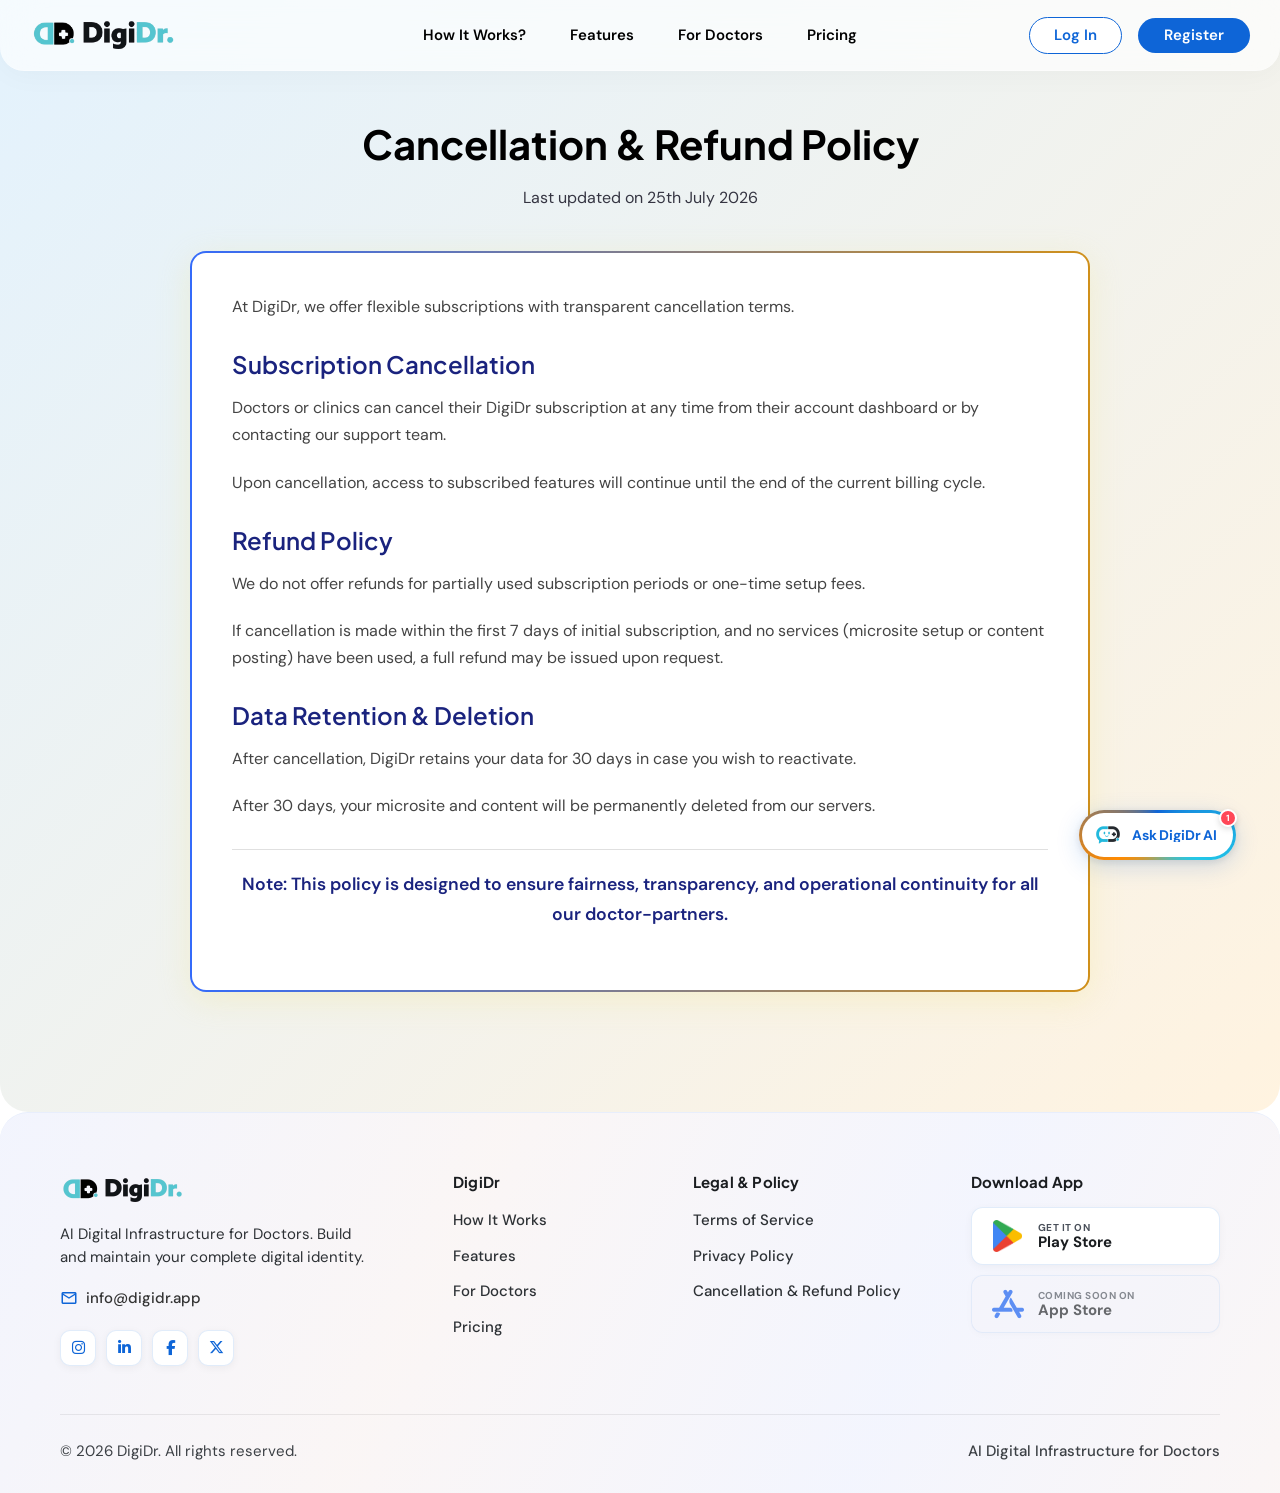
==== commit 9130d3c5: "Update website pages, styling, chatbot, testimonial avatars, and OG images" ====
--- a/cancellation-refund-policy.html
+++ b/cancellation-refund-policy.html
@@ -15,7 +15,7 @@
     <meta property="og:title" content="Cancellation & Refund Policy">
     <meta property="og:description" content="DigiDr's transparent cancellation and refund policy for healthcare professionals. Clear terms for subscription management and billing.">
     <meta property="og:url" content="https://digidr.app/cancellation-refund-policy.html">
-    <meta property="og:image" content="https://digidr.app/img/og-image-2.png">
+    <meta property="og:image" content="https://digidr.app/img/new_og_image.png">
     <meta property="og:image:width" content="1200">
     <meta property="og:image:height" content="630">
     <meta property="og:image:alt" content="DigiDr - AI Digital Infrastructure for Doctors">
@@ -24,7 +24,7 @@
     <meta name="twitter:card" content="summary_large_image">
     <meta name="twitter:title" content="Cancellation & Refund Policy">
     <meta name="twitter:description" content="DigiDr's transparent cancellation and refund policy for healthcare professionals. Clear terms for subscription management.">
-    <meta name="twitter:image" content="https://digidr.app/img/og-image-2.png">
+    <meta name="twitter:image" content="https://digidr.app/img/new_og_image.png">
     
     <!-- Favicon -->
     <link rel="icon" type="image/x-icon" href="favicon/favicon.ico">
--- a/css/style.css
+++ b/css/style.css
@@ -212,7 +212,8 @@
 
 .hero-content .badge {
     display: inline-block;
-    border: 1.5px solid transparent;
+    background: linear-gradient(#ffffff, #ffffff) padding-box, var(--gradient-blue-orange) border-box;
+    border: 2px solid transparent;
     border-radius: 24px;
     padding: 10px 22px;
     font-size: 16px;
@@ -224,26 +225,11 @@
 }
 
 .hero-content .badge::after {
-    content: '';
-    position: absolute;
-    inset: 0;
-    background: rgba(255, 255, 255, 0.88);
-    border-radius: inherit;
-    z-index: -2;
+    display: none;
 }
 
 .hero-content .badge::before {
-    content: '';
-    position: absolute;
-    inset: -1.5px;
-    background: var(--gradient-blue-orange);
-    border-radius: inherit;
-    z-index: -1;
-    padding: 1.5px;
-    -webkit-mask: linear-gradient(#fff 0 0) content-box, linear-gradient(#fff 0 0);
-    -webkit-mask-composite: xor;
-    mask: linear-gradient(#fff 0 0) content-box, linear-gradient(#fff 0 0);
-    mask-composite: exclude;
+    display: none;
 }
 
 .hero-content h1 {
@@ -971,8 +957,8 @@
 }
 
 .reason-card {
-    background: #ffffff;
-    border: 0;
+    background: linear-gradient(#ffffff, #ffffff) padding-box, var(--gradient-blue-orange) border-box;
+    border: 2px solid transparent;
     border-radius: 30px 30px 30px 12px;
     padding: 40px;
     text-align: left;
@@ -981,7 +967,6 @@
     position: relative;
     z-index: 0;
     overflow: visible;
-    background-clip: padding-box;
 
     /* Hidden until scroll triggers */
     opacity: 0;
@@ -990,21 +975,7 @@
 
 /* Gradient border — matches .pill-menu */
 .reason-card::before {
-    content: '';
-    position: absolute;
-    top: 0;
-    left: 0;
-    right: 0;
-    bottom: 0;
-    border-radius: inherit;
-    padding: 1.5px;
-    background: var(--gradient-blue-orange);
-    -webkit-mask: linear-gradient(#fff 0 0) content-box, linear-gradient(#fff 0 0);
-    -webkit-mask-composite: xor;
-    mask: linear-gradient(#fff 0 0) content-box, linear-gradient(#fff 0 0);
-    mask-composite: exclude;
-    pointer-events: none;
-    z-index: 1;
+    display: none;
 }
 
 .reason-cards .reason-card:nth-child(2) {
@@ -1761,17 +1732,16 @@
 }
 
 .pill-menu {
-    background: #ffffff;
+    background: linear-gradient(#ffffff, #ffffff) padding-box, var(--gradient-blue-orange) border-box;
+    border: 2px solid transparent;
     border-radius: 50px;
     padding: 20px;
     margin-bottom: 20px;
-    /* border: 1px solid transparent; */
     box-shadow: 0 2px 10px rgba(0, 0, 0, 0.05);
     transition: all 0.3s ease;
     cursor: pointer;
     position: relative;
     z-index: 0;
-    background-clip: padding-box;
     will-change: transform, box-shadow;
     opacity: 0;
     transform: translateY(36px);
@@ -1799,22 +1769,7 @@
 }
 
 .pill-menu::before {
-    content: '';
-    position: absolute;
-    top: 0;
-    left: 0;
-    right: 0;
-    bottom: 0;
-    border-radius: 50px;
-    padding: 1.5px;
-    background: var(--gradient-blue-orange);
-    -webkit-mask: linear-gradient(#fff 0 0) content-box, linear-gradient(#fff 0 0);
-    -webkit-mask-composite: xor;
-    mask: linear-gradient(#fff 0 0) content-box, linear-gradient(#fff 0 0);
-    mask-composite: exclude;
-    z-index: 0;
-    opacity: 0.78;
-    transition: opacity 0.3s ease;
+    display: none;
 }
 
 .pill-menu>* {
@@ -1844,9 +1799,9 @@
 }
 
 .pill-menu.active {
-    /* background: linear-gradient(135deg, #eaf5fd 0%, #fef8ed 100%); */
-    background: white;
-    border-color: var(--primary-blue);
+    background: linear-gradient(#ffffff, #ffffff) padding-box, var(--gradient-blue-orange) border-box;
+    border: 2px solid transparent;
+    border-radius: 28px;
 }
 
 .pill-header {
@@ -2107,12 +2062,12 @@
 
     .pill-content p {
         font-size: 15px;
-        padding-left: 66px;
+        padding-left: 0;
         text-align: left;
     }
 
     .pill-content ul {
-        padding-left: 66px;
+        padding-left: 0;
         text-align: left;
     }
 }
@@ -2173,12 +2128,12 @@
 
     .pill-content p {
         font-size: 13px;
-        padding-left: 56px;
+        padding-left: 0;
         text-align: left;
     }
 
     .pill-content ul {
-        padding-left: 56px;
+        padding-left: 0;
         text-align: left;
     }
 
@@ -2216,12 +2171,12 @@
 
     .pill-content p {
         font-size: 15px;
-        padding-left: 66px;
+        padding-left: 0;
         text-align: left;
     }
 
     .pill-content ul {
-        padding-left: 66px;
+        padding-left: 0;
         text-align: left;
     }
 }
@@ -2282,12 +2237,12 @@
 
     .pill-content p {
         font-size: 13px;
-        padding-left: 56px;
+        padding-left: 0;
         text-align: left;
     }
 
     .pill-content ul {
-        padding-left: 56px;
+        padding-left: 0;
         text-align: left;
     }
 
@@ -2552,8 +2507,8 @@
 }
 
 .love-card {
-    background: #ffffff;
-    border: 0;
+    background: linear-gradient(#ffffff, #ffffff) padding-box, var(--gradient-blue-orange) border-box;
+    border: 2px solid transparent;
     border-radius: 24px 24px 24px 10px;
     padding: 32px;
     text-align: left;
@@ -2567,18 +2522,7 @@
 }
 
 .love-card::before {
-    content: '';
-    position: absolute;
-    inset: 0;
-    border-radius: inherit;
-    padding: 1.5px;
-    background: var(--gradient-blue-orange);
-    pointer-events: none;
-    z-index: 1;
-    -webkit-mask: linear-gradient(#fff 0 0) content-box, linear-gradient(#fff 0 0);
-    -webkit-mask-composite: xor;
-    mask: linear-gradient(#fff 0 0) content-box, linear-gradient(#fff 0 0);
-    mask-composite: exclude;
+    display: none;
 }
 
 .love-card::after {
@@ -3354,13 +3298,13 @@
     border-radius: 50% !important;
     overflow: hidden !important;
     margin: 0 !important;
-    background: linear-gradient(135deg, #f8f9fa 0%, #e9ecef 100%) !important;
+    background: linear-gradient(135deg, #0e65d7 0%, #38ef7d 100%) !important;
     display: flex !important;
     align-items: center !important;
     justify-content: center !important;
     flex-shrink: 0;
     box-shadow: 0 4px 12px rgba(0, 0, 0, 0.08);
-    border: 3px solid white;
+    padding: 2px !important;
 }
 
 .testimonial-card .doctor-image img {
@@ -3369,7 +3313,6 @@
     object-fit: cover;
     border-radius: 50%;
 }
-
 .doctor-info {
     text-align: left;
     margin-bottom: 0;
@@ -3622,28 +3565,18 @@
 }
 
 .go-digital-card {
-    background: #ffffff;
+    background: linear-gradient(#ffffff, #ffffff) padding-box, var(--gradient-blue-orange) border-box;
+    border: 2px solid transparent;
     border-radius: 24px;
     box-shadow: 0 6px 22px rgba(0, 0, 0, 0.08);
     position: relative;
     overflow: visible;
-    background-clip: padding-box;
     max-width: 1000px;
     margin: 0 auto;
 }
 
 .go-digital-card::before {
-    content: '';
-    position: absolute;
-    inset: 0;
-    border-radius: 24px;
-    padding: 1.5px;
-    background: var(--gradient-blue-orange);
-    -webkit-mask: linear-gradient(#fff 0 0) content-box, linear-gradient(#fff 0 0);
-    -webkit-mask-composite: xor;
-    mask: linear-gradient(#fff 0 0) content-box, linear-gradient(#fff 0 0);
-    mask-composite: exclude;
-    pointer-events: none;
+    display: none;
 }
 
 .go-digital-form {
@@ -4159,30 +4092,16 @@
 }
 
 .pricing-card.highlighted {
-    background: #ffffff;
-    border: 1.5px solid transparent;
+    background: linear-gradient(#ffffff, #ffffff) padding-box, var(--gradient-blue-orange) border-box;
+    border: 2px solid transparent;
     border-radius: 24px;
     position: relative;
     z-index: 10;
     box-shadow: 0 20px 40px -10px rgba(0, 0, 0, 0.15);
-    background-clip: padding-box;
 }
 
 .pricing-card.highlighted::before {
-    content: '';
-    position: absolute;
-    top: 0;
-    left: 0;
-    right: 0;
-    bottom: 0;
-    border-radius: 24px;
-    padding: 1.5px;
-    background: var(--gradient-blue-orange);
-    -webkit-mask: linear-gradient(#fff 0 0) content-box, linear-gradient(#fff 0 0);
-    -webkit-mask-composite: xor;
-    mask: linear-gradient(#fff 0 0) content-box, linear-gradient(#fff 0 0);
-    mask-composite: exclude;
-    z-index: -1;
+    display: none;
 }
 
 @media (min-width: 992px) {
@@ -4277,7 +4196,8 @@
 }
 
 body.page-pricing .pricing-card.highlighted {
-    background: #ffffff;
+    background: linear-gradient(#ffffff, #ffffff) padding-box, var(--gradient-blue-orange) border-box;
+    border: 2px solid transparent;
 }
 
 body.page-pricing .pricing-card .price-tag {
--- a/css/extra.css
+++ b/css/extra.css
@@ -23,7 +23,8 @@
 }
 
 .policy-content {
-    background: #fff;
+    background: linear-gradient(#ffffff, #ffffff) padding-box, var(--gradient-blue-orange) border-box;
+    border: 2px solid transparent;
     border-radius: 16px;
     box-shadow: 0 8px 32px rgba(240, 230, 140, 0.3);
     padding: 40px;
@@ -48,20 +49,7 @@
 }
 
 .policy-content::before {
-    content: '';
-    position: absolute;
-    top: 0;
-    left: 0;
-    right: 0;
-    bottom: 0;
-    border-radius: 16px;
-    padding: 1.5px;
-    background: var(--gradient-blue-orange);
-    -webkit-mask: linear-gradient(#fff 0 0) content-box, linear-gradient(#fff 0 0);
-    -webkit-mask-composite: xor;
-    mask: linear-gradient(#fff 0 0) content-box, linear-gradient(#fff 0 0);
-    mask-composite: exclude;
-    pointer-events: none;
+    display: none;
 }
 
 .policy-content h3 {
--- a/css/footer.css
+++ b/css/footer.css
@@ -70,7 +70,7 @@
 
 .footer-tagline {
     font-size: 15px;
-    color: #5A626A;
+    color: #2D3135;
     line-height: 1.55;
     margin: 0;
     max-width: 320px;
@@ -160,7 +160,7 @@
 
 .footer-links a {
     text-decoration: none;
-    color: #5A626A;
+    color: #2D3135;
     font-size: 15px;
     font-weight: 500;
     display: inline-block;
@@ -229,7 +229,7 @@
     font-size: 10px;
     font-weight: 700;
     letter-spacing: 0.5px;
-    color: #8A92A0;
+    color: #4A505A;
     line-height: 1.1;
 }
 
@@ -254,13 +254,13 @@
 
 .footer-copyright {
     font-size: 15px;
-    color: #727B84;
+    color: #3C4045;
     margin: 0;
 }
 
 .footer-subtext {
     font-size: 15px;
-    color: #727B84;
+    color: #3C4045;
     font-weight: 500;
     margin: 0;
 }
--- a/css/chatbot.css
+++ b/css/chatbot.css
@@ -18,9 +18,9 @@
 
 .chatbot-fab {
     width: auto;
-    min-width: 94px;
-    height: 46px;
-    padding: 7px 14px 7px 9px;
+    min-width: 100px;
+    height: 50px;
+    padding: 7px 16px 7px 10px;
     box-sizing: border-box;
     border-radius: 999px;
     background:
@@ -32,14 +32,19 @@
             #FF8A00 240deg,
             #0E65D7 360deg
         ) border-box;
-    border: 2px solid transparent;
+    border: 3px solid transparent;
     cursor: pointer;
     display: flex;
     align-items: center;
     justify-content: center;
-    gap: 7px;
+    gap: 8px;
     box-shadow: 0 6px 24px rgba(14, 101, 215, 0.18), 0 2px 8px rgba(0, 0, 0, 0.10);
     transition:
+        width 0.35s cubic-bezier(0.34, 1.25, 0.64, 1),
+        min-width 0.35s cubic-bezier(0.34, 1.25, 0.64, 1),
+        height 0.35s cubic-bezier(0.34, 1.25, 0.64, 1),
+        padding 0.35s cubic-bezier(0.34, 1.25, 0.64, 1),
+        gap 0.35s ease,
         transform 0.25s cubic-bezier(0.34, 1.56, 0.64, 1),
         box-shadow 0.25s ease,
         opacity 0.22s ease,
@@ -52,6 +57,14 @@
     isolation: isolate;
 }
 
+.chatbot-fab.is-collapsed {
+    min-width: 54px;
+    width: 54px;
+    height: 54px;
+    padding: 5px;
+    gap: 0;
+}
+
 .chatbot-fab:hover {
     transform: scale(1.08);
     box-shadow: 0 10px 32px rgba(14, 101, 215, 0.24), 0 4px 12px rgba(0, 0, 0, 0.12);
@@ -62,14 +75,19 @@
 }
 
 .chatbot-fab img {
-    width: 30px;
-    height: 30px;
+    width: 32px;
+    height: 32px;
     object-fit: contain;
     border-radius: 50%;
-    transition: opacity 0.2s ease;
+    transition: width 0.3s ease, height 0.3s ease, opacity 0.2s ease;
     flex-shrink: 0;
     position: relative;
     z-index: 1;
+}
+
+.chatbot-fab.is-collapsed img {
+    width: 36px;
+    height: 36px;
 }
 
 .chatbot-fab-text {
@@ -81,6 +99,16 @@
     white-space: nowrap;
     position: relative;
     z-index: 1;
+    max-width: 140px;
+    opacity: 1;
+    transition: max-width 0.35s cubic-bezier(0.4, 0, 0.2, 1), opacity 0.25s ease;
+    overflow: hidden;
+    display: inline-block;
+}
+
+.chatbot-fab.is-collapsed .chatbot-fab-text {
+    max-width: 0;
+    opacity: 0;
 }
 
 .chatbot-fab-wrap.is-open .chatbot-fab {
@@ -635,14 +663,27 @@
     }
 
     .chatbot-fab {
-        min-width: 88px;
-        height: 44px;
-        padding: 7px 13px 7px 9px;
+        min-width: 90px;
+        height: 46px;
+        padding: 7px 14px 7px 9px;
+    }
+
+    .chatbot-fab.is-collapsed {
+        min-width: 50px;
+        width: 50px;
+        height: 50px;
+        padding: 5px;
+        gap: 0;
     }
 
     .chatbot-fab img {
         width: 28px;
         height: 28px;
+    }
+
+    .chatbot-fab.is-collapsed img {
+        width: 32px;
+        height: 32px;
     }
 
     .chatbot-fab-text {
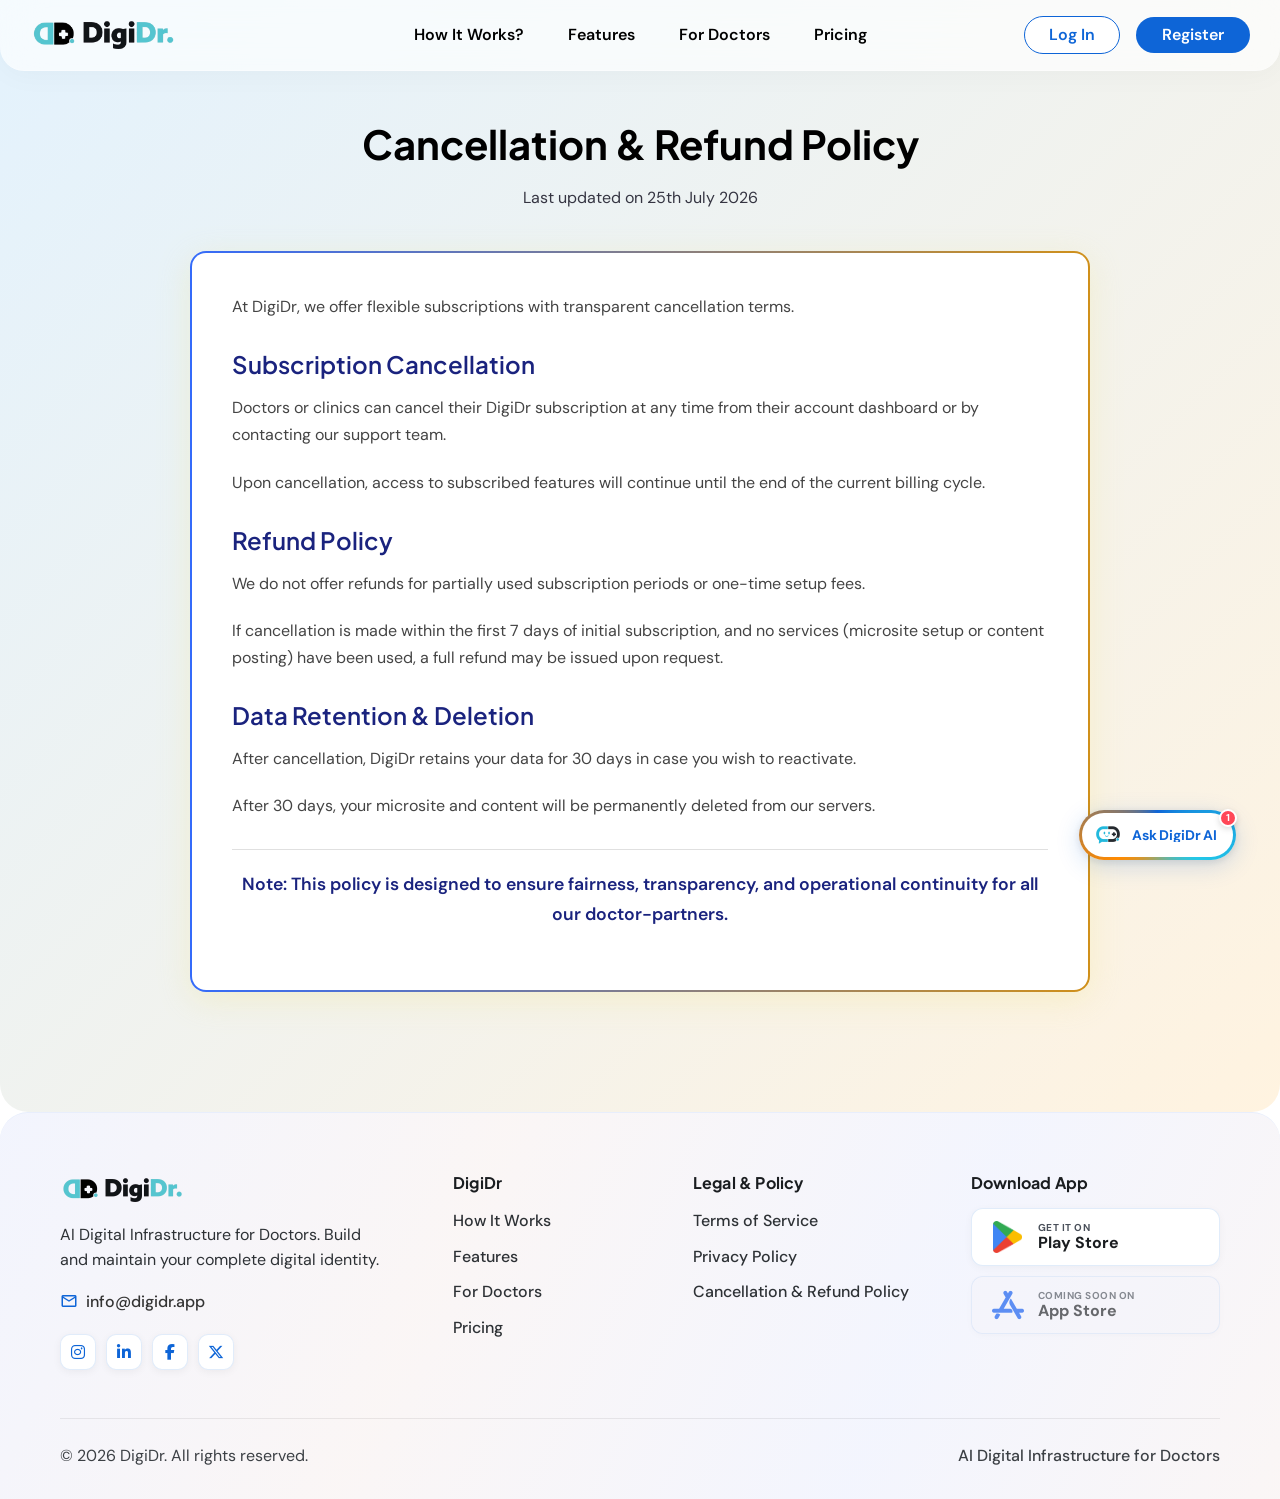
==== commit 08649dec: "Restyle pricing FAQ to match home page cards, bold pricing table labels Converts the pricing page FA" ====
--- a/cancellation-refund-policy.html
+++ b/cancellation-refund-policy.html
@@ -3,6 +3,16 @@
 <head>
     <meta charset="UTF-8">
     <meta name="viewport" content="width=device-width, initial-scale=1.0">
+
+    <!-- Google tag (gtag.js) -->
+    <script async src="https://www.googletagmanager.com/gtag/js?id=G-EJND0R16D5"></script>
+    <script>
+        window.dataLayer = window.dataLayer || [];
+        function gtag() { dataLayer.push(arguments); }
+        gtag('js', new Date());
+        gtag('config', 'G-EJND0R16D5');
+    </script>
+
     <title>Cancellation & Refund Policy</title>
     <meta name="description" content="Read DigiDr's cancellation and refund policy for doctors and clinics. Understand subscription cancellation terms, refund conditions, and billing policies for healthcare professionals in India.">
     <meta name="keywords" content="digidr cancellation policy, healthcare platform refund, doctor subscription cancellation, clinic refund terms, medical software billing, healthcare subscription terms">
@@ -61,6 +71,7 @@
 
     <div id="navbar-mount" data-nav-active=""></div>
     <script src="js/navbar.js"></script>
+    <script src="js/analytics.js"></script>
 
     <!-- Policy Section -->
     <section class="policy-section">
--- a/css/root.css
+++ b/css/root.css
@@ -6,7 +6,21 @@
     --font-family-primary: 'DM Sans', -apple-system, BlinkMacSystemFont, 'Segoe UI', Roboto, sans-serif;
     --font-family-heading: 'Plus Jakarta Sans', -apple-system, BlinkMacSystemFont, 'Segoe UI', Roboto, sans-serif;
     --font-family-hero: 'Plus Jakarta Sans', -apple-system, BlinkMacSystemFont, 'Segoe UI', Roboto, sans-serif;
-    
+
+    /* Font Sizes */
+    --font-size-xxs: 10px;
+    --font-size-xs: 12px;
+    --font-size-sm: 14px;
+    --font-size-base: 16px;
+    --font-size-md: 18px;
+    --font-size-lg: 20px;
+    --font-size-xl: 24px;
+    --font-size-2xl: 28px;
+    --font-size-3xl: 32px;
+    --font-size-4xl: 40px;
+    --font-size-5xl: 48px;
+    --font-size-6xl: 56px;
+
     /* Primary Colors */
     --primary-white: #FFFFFF;
     --primary-black: #000000;
@@ -127,7 +141,7 @@
 .policy-header h1,
 body.page-pricing .pricing-section .section-title {
     font-family: var(--font-family-heading);
-    font-size: 40px;
+    font-size: var(--font-size-4xl);
     font-weight: 700;
     line-height: 1.2;
     letter-spacing: 0;
@@ -143,5 +157,5 @@
 .ms-hero-tagline,
 .policy-header .subtitle,
 body.page-pricing .pricing-section .section-subtitle {
-    font-size: 16px;
+    font-size: var(--font-size-base);
 }
--- a/css/style.css
+++ b/css/style.css
@@ -216,7 +216,7 @@
     border: 2px solid transparent;
     border-radius: 24px;
     padding: 10px 22px;
-    font-size: 16px;
+    font-size: var(--font-size-base);
     font-weight: 600;
     letter-spacing: 0.02em;
     color: var(--primary-blue);
@@ -234,7 +234,7 @@
 
 .hero-content h1 {
     font-family: var(--font-family-hero);
-    font-size: 56px;
+    font-size: var(--font-size-6xl);
     font-weight: 700;
     line-height: 1.2;
     margin-bottom: 16px;
@@ -359,7 +359,7 @@
 }
 
 .hero-content .subtitle {
-    font-size: 20px;
+    font-size: var(--font-size-lg);
     color: var(--text-secondary);
     margin-bottom: 40px;
 }
@@ -376,7 +376,7 @@
     border: none;
     border-radius: 50px;
     padding: 12px 24px;
-    font-size: 14px;
+    font-size: var(--font-size-sm);
     font-weight: 600;
     display: flex;
     align-items: center;
@@ -422,7 +422,7 @@
 }
 
 .btn-store .material-symbols-outlined {
-    font-size: 20px;
+    font-size: var(--font-size-lg);
     font-weight: 400;
     color: #ffffff;
     flex-shrink: 0;
@@ -572,7 +572,7 @@
 /* Responsive adjustments */
 @media (max-width: 992px) {
     .hero-content h1 {
-        font-size: 48px;
+        font-size: var(--font-size-5xl);
     }
 
     .phone-showcase {
@@ -596,16 +596,16 @@
 
 @media (max-width: 768px) {
     .hero-content h1 {
-        font-size: 30px;
+        font-size: var(--font-size-3xl);
     }
 
     .hero-content .subtitle {
-        font-size: 18px;
+        font-size: var(--font-size-md);
     }
 
     .hero-section {
         min-height: 100svh;
-        padding: 134px 0 0;
+        padding: 96px 0 0;
         align-items: stretch;
     }
 
@@ -649,7 +649,7 @@
         width: 100%;
         min-width: 0;
         padding: 10px 12px;
-        font-size: 13px;
+        font-size: var(--font-size-xs);
     }
 
     .hero-buttons .btn-store[data-store="web"] {
@@ -659,7 +659,7 @@
         min-width: 140px;
         max-width: none;
         padding: 10px 24px;
-        font-size: 13px;
+        font-size: var(--font-size-xs);
     }
 
     .phone-showcase {
@@ -704,7 +704,7 @@
 
 /* Statistics Section */
 .statistics-section {
-    padding: 60px 0;
+    padding: 40px 0;
     background: transparent;
 }
 
@@ -734,7 +734,7 @@
 }
 
 .stat-number {
-    font-size: 48px;
+    font-size: var(--font-size-5xl);
     font-weight: 700;
     color: #0360d9;
     margin-bottom: 8px;
@@ -742,7 +742,7 @@
 }
 
 .stat-label {
-    font-size: 16px;
+    font-size: var(--font-size-base);
     font-weight: 500;
     color: #000000;
     line-height: 1.4;
@@ -822,6 +822,16 @@
     animation-delay: 0.9s;
 }
 
+.pricing-section .row>[class*="col-"]:nth-child(4) .pricing-card.is-visible {
+    animation-delay: 1.1s;
+}
+
+@media (max-width: 992px) {
+    .statistics-section {
+        padding: 32px 0;
+    }
+}
+
 /* Responsive adjustments for statistics section */
 @media (max-width: 768px) {
     body.page-home>section {
@@ -856,7 +866,7 @@
     }
 
     .statistics-section {
-        padding: 40px 20px;
+        padding: 24px 16px;
     }
 
     .statistics-card {
@@ -870,11 +880,11 @@
     }
 
     .stat-number {
-        font-size: 36px;
+        font-size: var(--font-size-4xl);
     }
 
     .stat-label {
-        font-size: 14px;
+        font-size: var(--font-size-sm);
     }
 
     .stat-divider {
@@ -885,23 +895,27 @@
 }
 
 @media (max-width: 480px) {
+    .statistics-section {
+        padding: 16px 12px;
+    }
+
     .statistics-card {
         padding: 25px 15px;
         gap: 25px;
     }
 
     .stat-number {
-        font-size: 32px;
+        font-size: var(--font-size-3xl);
     }
 
     .stat-label {
-        font-size: 13px;
+        font-size: var(--font-size-xs);
     }
 }
 
 /* Why Invisible Section */
 .why-invisible-section {
-    padding: 80px 0;
+    padding: 40px 0;
     background: #f7f8fc;
 }
 
@@ -914,14 +928,14 @@
 }
 
 .why-invisible-section .section-subtitle {
-    font-size: 18px;
+    font-size: var(--font-size-md);
     color: var(--text-secondary);
     line-height: 1.6;
     margin: 0;
 }
 
 .section-title {
-    font-size: 40px;
+    font-size: var(--font-size-4xl);
     font-weight: 700;
     text-align: left;
     margin-bottom: 60px;
@@ -1363,13 +1377,13 @@
 }
 
 .card-icon .material-symbols-outlined {
-    font-size: 32px;
+    font-size: var(--font-size-3xl);
     color: var(--primary-blue);
     font-weight: 400;
 }
 
 .reason-card .card-icon .material-symbols-outlined {
-    font-size: 26px;
+    font-size: var(--font-size-2xl);
     color: #ffffff;
     font-weight: 400;
     -webkit-text-fill-color: currentColor;
@@ -1377,7 +1391,7 @@
 }
 
 .reason-card h3 {
-    font-size: 20px;
+    font-size: var(--font-size-lg);
     font-weight: 650;
     color: #0d0d0d;
     margin-bottom: 14px;
@@ -1386,7 +1400,7 @@
 }
 
 .reason-card p {
-    font-size: 15px;
+    font-size: var(--font-size-base);
     color: #353542;
     line-height: 1.7;
     margin: 0;
@@ -1403,21 +1417,25 @@
     justify-content: center;
     gap: 6px;
     margin: 0;
-    font-size: 16px;
+    font-size: var(--font-size-base);
     font-weight: 600;
     color: var(--primary-blue);
     cursor: default;
 }
 
 .scroll-to-solution-arrow {
-    font-size: 22px;
+    font-size: var(--font-size-xl);
     line-height: 1;
 }
 
 /* Responsive adjustments for why invisible section */
 @media (max-width: 992px) {
+    .why-invisible-section {
+        padding: 32px 0;
+    }
+
     .section-title {
-        font-size: 40px;
+        font-size: var(--font-size-4xl);
         margin-bottom: 50px;
     }
 
@@ -1430,7 +1448,7 @@
     }
 
     .why-invisible-section .section-subtitle {
-        font-size: 16px;
+        font-size: var(--font-size-base);
     }
 
     .reason-cards {
@@ -1462,7 +1480,7 @@
     }
 
     .card-icon .material-symbols-outlined {
-        font-size: 32px;
+        font-size: var(--font-size-3xl);
     }
 
     .reason-card .card-icon {
@@ -1472,26 +1490,26 @@
     }
 
     .reason-card .card-icon .material-symbols-outlined {
-        font-size: 24px;
+        font-size: var(--font-size-xl);
     }
 
     .reason-card h3 {
-        font-size: 18px;
+        font-size: var(--font-size-md);
         margin-bottom: 12px;
     }
 
     .reason-card p {
-        font-size: 15px;
+        font-size: var(--font-size-base);
     }
 }
 
 @media (max-width: 768px) {
     .why-invisible-section {
-        padding: 60px 20px;
+        padding: 24px 16px;
     }
 
     .section-title {
-        font-size: 32px;
+        font-size: var(--font-size-3xl);
         margin-bottom: 40px;
     }
 
@@ -1504,7 +1522,7 @@
     }
 
     .why-invisible-section .section-subtitle {
-        font-size: 15px;
+        font-size: var(--font-size-base);
     }
 
     .reason-cards {
@@ -1528,7 +1546,7 @@
     }
 
     .card-icon .material-symbols-outlined {
-        font-size: 36px;
+        font-size: var(--font-size-4xl);
     }
 
     .reason-card .card-icon {
@@ -1538,33 +1556,33 @@
     }
 
     .reason-card .card-icon .material-symbols-outlined {
-        font-size: 22px;
+        font-size: var(--font-size-xl);
     }
 
     .reason-card h3 {
-        font-size: 16px;
+        font-size: var(--font-size-base);
     }
 
     .reason-card p {
-        font-size: 14px;
+        font-size: var(--font-size-sm);
     }
 
     .scroll-to-solution-text {
-        font-size: 14px;
+        font-size: var(--font-size-sm);
     }
 
     .scroll-to-solution-arrow {
-        font-size: 20px;
+        font-size: var(--font-size-lg);
     }
 }
 
 @media (max-width: 480px) {
     .why-invisible-section {
-        padding: 40px 15px;
+        padding: 16px 12px;
     }
 
     .section-title {
-        font-size: 28px;
+        font-size: var(--font-size-2xl);
         margin-bottom: 30px;
     }
 
@@ -1577,7 +1595,7 @@
     }
 
     .why-invisible-section .section-subtitle {
-        font-size: 14px;
+        font-size: var(--font-size-sm);
     }
 
     .reason-cards {
@@ -1600,7 +1618,7 @@
     }
 
     .card-icon .material-symbols-outlined {
-        font-size: 34px;
+        font-size: var(--font-size-4xl);
     }
 
     .reason-card .card-icon {
@@ -1610,15 +1628,15 @@
     }
 
     .reason-card .card-icon .material-symbols-outlined {
-        font-size: 20px;
+        font-size: var(--font-size-lg);
     }
 
     .reason-card h3 {
-        font-size: 15px;
+        font-size: var(--font-size-base);
     }
 
     .reason-card p {
-        font-size: 13px;
+        font-size: var(--font-size-sm);
     }
 }
 
@@ -1633,7 +1651,7 @@
     border: none;
     border-radius: 50px;
     padding: 12px 20px;
-    font-size: 14px;
+    font-size: var(--font-size-sm);
     font-weight: 600;
     box-shadow: 0 4px 12px rgba(0, 0, 0, 0.3);
     z-index: 1000;
@@ -1643,7 +1661,7 @@
 }
 
 .floating-download-btn .material-symbols-outlined {
-    font-size: 16px;
+    font-size: var(--font-size-base);
     background-color: #ffffff;
     color: #000000;
     border-radius: 50%;
@@ -1672,7 +1690,7 @@
 
 /* How DigiDr Works Section */
 .how-digidoctor-works-section {
-    padding: 80px 0;
+    padding: 40px 0;
     /* background: linear-gradient(135deg, #f8fbff 0%, #fff9f0 100%); */
     background: var(--background-primary);
     position: relative;
@@ -1824,7 +1842,7 @@
 }
 
 .pill-icon .material-symbols-outlined {
-    font-size: 24px;
+    font-size: var(--font-size-xl);
     color: #ffffff;
     font-weight: 400;
 }
@@ -1835,7 +1853,7 @@
 }
 
 .pill-text h4 {
-    font-size: 18px;
+    font-size: var(--font-size-md);
     font-weight: 600;
     color: #000000;
     margin: 0 0 4px 0;
@@ -1843,7 +1861,7 @@
 }
 
 .pill-text p {
-    font-size: 15px;
+    font-size: var(--font-size-base);
     color: var(--text-secondary);
     margin: 0;
     line-height: 1.4;
@@ -1857,7 +1875,7 @@
 }
 
 .pill-chevron .material-symbols-outlined {
-    font-size: 24px;
+    font-size: var(--font-size-xl);
     color: var(--text-muted);
     font-weight: 400;
 }
@@ -1890,7 +1908,7 @@
 }
 
 .pill-content p {
-    font-size: 15px;
+    font-size: var(--font-size-base);
     color: #353542;
     line-height: 1.6;
     margin: 0 0 12px 0;
@@ -1904,7 +1922,7 @@
 }
 
 .pill-content li {
-    font-size: 15px;
+    font-size: var(--font-size-base);
     color: #353542;
     line-height: 1.6;
     margin-bottom: 8px;
@@ -1918,7 +1936,7 @@
     left: 0;
     color: var(--primary-blue);
     font-weight: bold;
-    font-size: 16px;
+    font-size: var(--font-size-base);
 }
 
 .pill-content::-webkit-scrollbar {
@@ -1954,7 +1972,7 @@
 /* Responsive adjustments for How DigiDr Works section */
 @media (max-width: 992px) {
     .how-digidoctor-works-section {
-        padding: 60px 0;
+        padding: 32px 0;
     }
 
     .works-content {
@@ -1988,15 +2006,15 @@
     }
 
     .pill-icon .material-symbols-outlined {
-        font-size: 24px;
+        font-size: var(--font-size-xl);
     }
 
     .pill-text h4 {
-        font-size: 18px;
+        font-size: var(--font-size-md);
     }
 
     .pill-text p {
-        font-size: 15px;
+        font-size: var(--font-size-base);
     }
 
     .pill-content p {
@@ -2012,7 +2030,7 @@
 
 @media (max-width: 768px) {
     .how-digidoctor-works-section {
-        padding: 40px 20px;
+        padding: 24px 16px;
     }
 
     .works-content {
@@ -2024,7 +2042,7 @@
     }
 
     .pills-container .section-title {
-        font-size: 32px;
+        font-size: var(--font-size-3xl);
         margin-bottom: 30px;
     }
 
@@ -2045,23 +2063,23 @@
     }
 
     .pill-icon .material-symbols-outlined {
-        font-size: 24px;
+        font-size: var(--font-size-xl);
     }
 
     .pill-text h4 {
-        font-size: 18px;
+        font-size: var(--font-size-md);
     }
 
     .pill-text p {
-        font-size: 15px;
+        font-size: var(--font-size-base);
     }
 
     .pill-chevron .material-symbols-outlined {
-        font-size: 24px;
+        font-size: var(--font-size-xl);
     }
 
     .pill-content p {
-        font-size: 15px;
+        font-size: var(--font-size-base);
         padding-left: 0;
         text-align: left;
     }
@@ -2074,7 +2092,7 @@
 
 @media (max-width: 480px) {
     .how-digidoctor-works-section {
-        padding: 30px 15px;
+        padding: 16px 12px;
     }
 
     .works-content {
@@ -2086,7 +2104,7 @@
     }
 
     .pills-container .section-title {
-        font-size: 28px;
+        font-size: var(--font-size-2xl);
         margin-bottom: 25px;
     }
 
@@ -2107,15 +2125,15 @@
     }
 
     .pill-icon .material-symbols-outlined {
-        font-size: 20px;
+        font-size: var(--font-size-lg);
     }
 
     .pill-text h4 {
-        font-size: 16px;
+        font-size: var(--font-size-base);
     }
 
     .pill-text p {
-        font-size: 13px;
+        font-size: var(--font-size-sm);
     }
 
     .pill-chevron {
@@ -2123,11 +2141,11 @@
     }
 
     .pill-chevron .material-symbols-outlined {
-        font-size: 20px;
+        font-size: var(--font-size-lg);
     }
 
     .pill-content p {
-        font-size: 13px;
+        font-size: var(--font-size-sm);
         padding-left: 0;
         text-align: left;
     }
@@ -2154,23 +2172,23 @@
     }
 
     .pill-icon .material-symbols-outlined {
-        font-size: 24px;
+        font-size: var(--font-size-xl);
     }
 
     .pill-text h4 {
-        font-size: 18px;
+        font-size: var(--font-size-md);
     }
 
     .pill-text p {
-        font-size: 15px;
+        font-size: var(--font-size-base);
     }
 
     .pill-chevron .material-symbols-outlined {
-        font-size: 24px;
+        font-size: var(--font-size-xl);
     }
 
     .pill-content p {
-        font-size: 15px;
+        font-size: var(--font-size-base);
         padding-left: 0;
         text-align: left;
     }
@@ -2183,7 +2201,7 @@
 
 @media (max-width: 480px) {
     .how-digidoctor-works-section {
-        padding: 30px 15px;
+        padding: 16px 12px;
     }
 
     .works-content {
@@ -2195,7 +2213,7 @@
     }
 
     .pills-container .section-title {
-        font-size: 28px;
+        font-size: var(--font-size-2xl);
         margin-bottom: 25px;
     }
 
@@ -2216,15 +2234,15 @@
     }
 
     .pill-icon .material-symbols-outlined {
-        font-size: 20px;
+        font-size: var(--font-size-lg);
     }
 
     .pill-text h4 {
-        font-size: 16px;
+        font-size: var(--font-size-base);
     }
 
     .pill-text p {
-        font-size: 13px;
+        font-size: var(--font-size-sm);
     }
 
     .pill-chevron {
@@ -2232,11 +2250,11 @@
     }
 
     .pill-chevron .material-symbols-outlined {
-        font-size: 20px;
+        font-size: var(--font-size-lg);
     }
 
     .pill-content p {
-        font-size: 13px;
+        font-size: var(--font-size-sm);
         padding-left: 0;
         text-align: left;
     }
@@ -2247,13 +2265,13 @@
     }
 
     .pill-content li {
-        font-size: 13px;
+        font-size: var(--font-size-sm);
     }
 }
 
 /* Posts Carousel Section */
 .posts-carousel-section {
-    padding: 140px 0;
+    padding: 40px 0;
     background: white;
     position: relative;
     overflow: hidden;
@@ -2267,7 +2285,7 @@
 }
 
 .carousel-header .section-title {
-    font-size: 40px;
+    font-size: var(--font-size-4xl);
     font-weight: 700;
     margin-bottom: 16px;
     color: #000000;
@@ -2276,7 +2294,7 @@
 }
 
 .carousel-header .section-subtitle {
-    font-size: 18px;
+    font-size: var(--font-size-md);
     color: var(--text-secondary);
     line-height: 1.6;
     margin: 0;
@@ -2392,16 +2410,16 @@
 /* Responsive adjustments for Posts Carousel section */
 @media (max-width: 992px) {
     .posts-carousel-section {
-        padding: 60px 0;
+        padding: 32px 0;
     }
 
     .carousel-header .section-title {
-        font-size: 40px;
+        font-size: var(--font-size-4xl);
         margin-bottom: 14px;
     }
 
     .carousel-header .section-subtitle {
-        font-size: 16px;
+        font-size: var(--font-size-base);
     }
 
     .post-item img {
@@ -2416,7 +2434,7 @@
 
 @media (max-width: 768px) {
     .posts-carousel-section {
-        padding: 40px 20px;
+        padding: 24px 16px;
     }
 
     .carousel-header {
@@ -2424,12 +2442,12 @@
     }
 
     .carousel-header .section-title {
-        font-size: 32px;
+        font-size: var(--font-size-3xl);
         margin-bottom: 12px;
     }
 
     .carousel-header .section-subtitle {
-        font-size: 15px;
+        font-size: var(--font-size-base);
     }
 
     .post-item img {
@@ -2444,7 +2462,7 @@
 
 @media (max-width: 480px) {
     .posts-carousel-section {
-        padding: 30px 15px;
+        padding: 16px 12px;
     }
 
     .carousel-header {
@@ -2452,12 +2470,12 @@
     }
 
     .carousel-header .section-title {
-        font-size: 28px;
+        font-size: var(--font-size-2xl);
         margin-bottom: 10px;
     }
 
     .carousel-header .section-subtitle {
-        font-size: 14px;
+        font-size: var(--font-size-sm);
     }
 
     .post-item img {
@@ -2472,8 +2490,11 @@
 
 /* Why Healthcare Professionals Love DigiDr Section */
 .why-love-digidoctor-section {
-    padding: 80px 0;
-    background: #ffffff;
+    padding: 40px 0;
+    background-color: #ffffff;
+    background-image: radial-gradient(rgba(14, 101, 215, 0.11) 1.5px, transparent 1.5px);
+    background-size: 22px 22px;
+    position: relative;
 }
 
 .why-love-digidoctor-section .section-header {
@@ -2482,7 +2503,7 @@
 }
 
 .why-love-digidoctor-section .section-title {
-    font-size: 40px;
+    font-size: var(--font-size-4xl);
     font-weight: 700;
     margin-bottom: 16px;
     color: #000000;
@@ -2491,7 +2512,7 @@
 }
 
 .why-love-digidoctor-section .section-subtitle {
-    font-size: 18px;
+    font-size: var(--font-size-md);
     color: var(--text-secondary);
     line-height: 1.6;
     margin: 0;
@@ -2919,7 +2940,7 @@
     border-radius: 12px 12px 12px 4px;
     background: #ffffff;
     color: #063b8c;
-    font-size: 13px;
+    font-size: var(--font-size-xs);
     font-weight: 700;
     line-height: 34px;
     text-align: center;
@@ -3014,7 +3035,7 @@
 }
 
 .love-card-title {
-    font-size: 18px;
+    font-size: var(--font-size-md);
     font-weight: 650;
     color: #000000;
     margin-bottom: 12px;
@@ -3023,7 +3044,7 @@
 }
 
 .love-card-description {
-    font-size: 15px;
+    font-size: var(--font-size-base);
     color: #353542;
     line-height: 1.6;
     margin: 0;
@@ -3032,16 +3053,16 @@
 /* Responsive adjustments for Why Love DigiDr section */
 @media (max-width: 992px) {
     .why-love-digidoctor-section {
-        padding: 60px 0;
+        padding: 32px 0;
     }
 
     .why-love-digidoctor-section .section-title {
-        font-size: 40px;
+        font-size: var(--font-size-4xl);
         margin-bottom: 14px;
     }
 
     .why-love-digidoctor-section .section-subtitle {
-        font-size: 16px;
+        font-size: var(--font-size-base);
     }
 
     .love-cards-grid {
@@ -3060,18 +3081,18 @@
     }
 
     .love-card-title {
-        font-size: 16px;
+        font-size: var(--font-size-base);
         margin-bottom: 10px;
     }
 
     .love-card-description {
-        font-size: 13px;
+        font-size: var(--font-size-sm);
     }
 }
 
 @media (max-width: 768px) {
     .why-love-digidoctor-section {
-        padding: 40px 20px;
+        padding: 24px 16px;
     }
 
     .why-love-digidoctor-section .section-header {
@@ -3079,12 +3100,12 @@
     }
 
     .why-love-digidoctor-section .section-title {
-        font-size: 32px;
+        font-size: var(--font-size-3xl);
         margin-bottom: 12px;
     }
 
     .why-love-digidoctor-section .section-subtitle {
-        font-size: 15px;
+        font-size: var(--font-size-base);
     }
 
     .love-cards-grid {
@@ -3103,18 +3124,18 @@
     }
 
     .love-card-title {
-        font-size: 15px;
+        font-size: var(--font-size-base);
         margin-bottom: 8px;
     }
 
     .love-card-description {
-        font-size: 12px;
+        font-size: var(--font-size-xs);
     }
 }
 
 @media (max-width: 480px) {
     .why-love-digidoctor-section {
-        padding: 30px 15px;
+        padding: 16px 12px;
     }
 
     .why-love-digidoctor-section .section-header {
@@ -3122,12 +3143,12 @@
     }
 
     .why-love-digidoctor-section .section-title {
-        font-size: 28px;
+        font-size: var(--font-size-2xl);
         margin-bottom: 10px;
     }
 
     .why-love-digidoctor-section .section-subtitle {
-        font-size: 14px;
+        font-size: var(--font-size-sm);
     }
 
     .love-card {
@@ -3140,30 +3161,38 @@
     }
 
     .love-card-title {
-        font-size: 14px;
+        font-size: var(--font-size-sm);
         margin-bottom: 6px;
     }
 
     .love-card-description {
-        font-size: 11px;
+        font-size: var(--font-size-xxs);
     }
 }
 
 /* Testimonials Section */
 .testimonials-section {
-    padding: 80px 0;
+    padding: 40px 0;
     background: white;
     position: relative;
     overflow: hidden;
 }
 
+body.page-home .testimonials-section {
+    padding-bottom: 16px;
+}
+
+body.page-home #pricing.pricing-section {
+    padding-top: 16px;
+}
+
 .testimonials-section .section-header {
     text-align: center;
     margin-bottom: 60px;
 }
 
 .testimonials-section .section-title {
-    font-size: 40px;
+    font-size: var(--font-size-4xl);
     font-weight: 700;
     margin-bottom: 16px;
     color: #000000;
@@ -3172,7 +3201,7 @@
 }
 
 .testimonials-section .section-subtitle {
-    font-size: 18px;
+    font-size: var(--font-size-md);
     color: var(--text-secondary);
     line-height: 1.6;
     margin: 0;
@@ -3323,7 +3352,7 @@
 }
 
 .doctor-name {
-    font-size: 19px;
+    font-size: var(--font-size-lg);
     font-weight: 700;
     color: #1a1a1a;
     margin: 0 0 6px 0;
@@ -3331,7 +3360,7 @@
 }
 
 .doctor-specialty {
-    font-size: 14px;
+    font-size: var(--font-size-sm);
     color: #0077FF;
     margin: 0 0 3px 0;
     font-weight: 600;
@@ -3339,7 +3368,7 @@
 }
 
 .doctor-hospital {
-    font-size: 13px;
+    font-size: var(--font-size-xs);
     color: #6c757d;
     margin: 0;
     font-weight: 400;
@@ -3354,13 +3383,13 @@
 
 .rating .star {
     color: #FFA500;
-    font-size: 20px;
+    font-size: var(--font-size-lg);
     filter: drop-shadow(0 1px 2px rgba(255, 165, 0, 0.3));
     font-variation-settings: 'FILL' 1;
 }
 
 .review-text {
-    font-size: 15px;
+    font-size: var(--font-size-base);
     line-height: 1.7;
     color: #111827;
     text-align: center;
@@ -3374,16 +3403,16 @@
 /* Responsive adjustments for Testimonials section */
 @media (max-width: 992px) {
     .testimonials-section {
-        padding: 60px 0;
+        padding: 32px 0;
     }
 
     .testimonials-section .section-title {
-        font-size: 40px;
+        font-size: var(--font-size-4xl);
         margin-bottom: 14px;
     }
 
     .testimonials-section .section-subtitle {
-        font-size: 16px;
+        font-size: var(--font-size-base);
     }
 
     .testimonial-card {
@@ -3398,7 +3427,7 @@
 
 @media (max-width: 768px) {
     .testimonials-section {
-        padding: 40px 20px;
+        padding: 24px 16px;
     }
 
     .testimonials-section .section-header {
@@ -3406,12 +3435,12 @@
     }
 
     .testimonials-section .section-title {
-        font-size: 32px;
+        font-size: var(--font-size-3xl);
         margin-bottom: 12px;
     }
 
     .testimonials-section .section-subtitle {
-        font-size: 15px;
+        font-size: var(--font-size-base);
     }
 
     .testimonial-card {
@@ -3429,15 +3458,15 @@
     }
 
     .doctor-name {
-        font-size: 16px;
+        font-size: var(--font-size-base);
     }
 
     .doctor-specialty {
-        font-size: 13px;
+        font-size: var(--font-size-xs);
     }
 
     .doctor-hospital {
-        font-size: 12px;
+        font-size: var(--font-size-xs);
     }
 
     .testimonials-carousel {
@@ -3452,7 +3481,7 @@
 
 @media (max-width: 480px) {
     .testimonials-section {
-        padding: 30px 15px;
+        padding: 16px 12px;
     }
 
     .testimonials-section .section-header {
@@ -3460,12 +3489,12 @@
     }
 
     .testimonials-section .section-title {
-        font-size: 28px;
+        font-size: var(--font-size-2xl);
         margin-bottom: 10px;
     }
 
     .testimonials-section .section-subtitle {
-        font-size: 14px;
+        font-size: var(--font-size-sm);
     }
 
     .testimonial-card {
@@ -3488,21 +3517,21 @@
     }
 
     .doctor-name {
-        font-size: 16px;
+        font-size: var(--font-size-base);
         line-height: 1.25;
     }
 
     .doctor-specialty {
-        font-size: 13px;
+        font-size: var(--font-size-xs);
         line-height: 1.25;
     }
 
     .doctor-hospital {
-        font-size: 12px;
+        font-size: var(--font-size-xs);
     }
 
     .review-text {
-        font-size: 14px;
+        font-size: var(--font-size-sm);
         line-height: 1.6;
     }
 
@@ -3512,14 +3541,36 @@
 }
 
 .pricing-section {
-    padding: 80px 0;
+    padding: 40px 0;
     background: #ffffff;
+}
+
+.pricing-section.pricing-hero-section {
+    padding-top: 130px;
+}
+
+@media (max-width: 992px) {
+    .pricing-section.pricing-hero-section {
+        padding-top: 96px;
+    }
+}
+
+@media (max-width: 768px) {
+    .pricing-section.pricing-hero-section {
+        padding-top: 96px;
+    }
+}
+
+@media (max-width: 480px) {
+    .pricing-section.pricing-hero-section {
+        padding-top: 88px;
+    }
 }
 
 .pricing-section .section-title {
     /* Base; page-pricing main heading typography in root.css */
     font-weight: 700;
-    font-size: 40px;
+    font-size: var(--font-size-4xl);
     text-align: center;
     margin-bottom: 16px;
     color: #000000;
@@ -3527,7 +3578,7 @@
 }
 
 .pricing-section .section-subtitle {
-    font-size: 18px;
+    font-size: var(--font-size-md);
     color: var(--text-secondary);
     line-height: 1.6;
     margin-top: 10px;
@@ -3535,12 +3586,12 @@
 }
 
 body.page-pricing .pricing-section .section-subtitle {
-    font-size: 16px;
+    font-size: var(--font-size-base);
 }
 
 /* Go Digital Today Section */
 .go-digital-section {
-    padding: 80px 0;
+    padding: 40px 0;
     background: var(--background-primary);
 }
 
@@ -3554,7 +3605,7 @@
 
 .go-digital-title {
     font-weight: 700;
-    font-size: 40px;
+    font-size: var(--font-size-4xl);
     text-align: left;
     margin: 0;
     color: #000000;
@@ -3591,7 +3642,7 @@
 
 .go-digital-label {
     display: block;
-    font-size: 12px;
+    font-size: var(--font-size-xs);
     font-weight: 600;
     color: #000000;
     margin-bottom: 8px;
@@ -3603,7 +3654,7 @@
     border-bottom: 1px solid #cfcfcf;
     border-radius: 0;
     padding: 6px 0 10px;
-    font-size: 14px;
+    font-size: var(--font-size-sm);
     color: #000000;
     outline: none;
     background: transparent;
@@ -3624,7 +3675,7 @@
 .go-digital-btn {
     border-radius: 999px;
     padding: 10px 18px;
-    font-size: 13px;
+    font-size: var(--font-size-sm);
     font-weight: 600;
     border: 1px solid transparent;
     display: inline-flex;
@@ -3638,7 +3689,7 @@
 }
 
 .go-digital-btn .material-symbols-outlined {
-    font-size: 18px;
+    font-size: var(--font-size-md);
 }
 
 .go-digital-btn-primary {
@@ -3690,10 +3741,10 @@
 .pricing-toggle-wrapper {
     background-color: #f0f1f4;
     border-radius: 50px;
-    padding: 4px;
+    padding: 5px;
     display: flex;
-    width: min(100%, 340px);
-    max-width: 340px;
+    width: min(100%, 440px);
+    max-width: 440px;
     box-shadow: 0 2px 14px rgba(0, 0, 0, 0.12), 0 1px 3px rgba(0, 0, 0, 0.06);
     position: relative;
     border: 1px solid rgba(0, 0, 0, 0.1);
@@ -3725,21 +3776,24 @@
 .toggle-btn {
     border: none;
     background: none;
-    padding: 10px 12px;
+    padding: 10px 18px;
     border-radius: 50px;
     font-family: var(--font-family-heading);
     font-weight: 800;
-    font-size: 12px;
-    letter-spacing: 0.4px;
+    font-size: var(--font-size-sm);
+    letter-spacing: 0.2px;
     cursor: pointer;
     transition: color 0.25s ease;
     color: var(--text-secondary);
     display: flex;
-    flex-direction: column;
+    flex-direction: row;
+    flex-wrap: nowrap;
     align-items: center;
     justify-content: center;
+    gap: 8px;
     flex: 1 1 0;
     min-width: 0;
+    white-space: nowrap;
     width: 50%;
     position: relative;
     z-index: 1;
@@ -3749,17 +3803,8 @@
     color: #ffffff;
 }
 
-.toggle-btn-yearly {
-    flex-direction: row;
-    flex-wrap: wrap;
-    align-items: center;
-    justify-content: center;
-    align-content: center;
-    gap: 6px 10px;
-}
-
 @media (max-width: 520px) {
-    .toggle-btn-yearly {
+    .toggle-btn {
         flex-direction: column;
         flex-wrap: nowrap;
         gap: 6px;
@@ -3773,15 +3818,16 @@
     transform: none;
     background: linear-gradient(135deg, #ffd700 0%, #ffed4e 50%, #ffd700 100%);
     color: #333333;
-    font-size: 11px;
+    font-size: var(--font-size-xs);
     font-weight: 700;
-    letter-spacing: 0.5px;
+    letter-spacing: 0.2px;
     line-height: 1;
-    padding: 5px 10px;
+    padding: 4px 9px;
     border-radius: 999px;
     white-space: nowrap;
+    flex-shrink: 0;
     margin-left: 0;
-    margin-top: 4px;
+    margin-top: 0;
     border: 1px solid rgba(255, 255, 255, 0.5);
     box-shadow: none;
 }
@@ -3817,7 +3863,7 @@
 }
 
 .price-tag {
-    font-size: 40px;
+    font-size: var(--font-size-4xl);
     font-weight: 700;
     margin-bottom: 6px;
     display: flex;
@@ -3840,86 +3886,42 @@
     gap: 0;
 }
 
-.price-annual-pct {
-    display: none;
+.price-annual-save {
+    margin: 0;
     font-size: 14px;
-    font-weight: 700;
-    color: #b45309;
-    letter-spacing: 0.02em;
-    white-space: nowrap;
-}
-
-#pricing.billing-yearly .price-annual-pct {
-    display: inline-block;
-}
-
-.price-annual-save,
-.price-was-row {
-    margin: 0;
-    font-size: 13px;
     font-weight: 600;
-    color: #b45309;
     line-height: 1.4;
     max-width: 100%;
-}
-
-.price-annual-save {
     display: inline-flex;
-    align-items: center;
+    flex-direction: column;
+    align-items: flex-start;
     min-height: 28px;
-    padding: 5px 12px;
-    border-radius: 999px;
+    padding: 8px 12px;
+    border-radius: 16px;
     color: #1e3a8a;
     background: linear-gradient(90deg, rgba(37, 99, 235, 0.14) 0%, rgba(59, 130, 246, 0.08) 100%);
     border: 1px solid rgba(59, 130, 246, 0.28);
 }
 
-.price-was-row {
-    display: none;
-    align-items: center;
-    min-height: 28px;
-    padding: 5px 12px;
-    border-radius: 999px;
-    color: #1e3a8a;
-    background: linear-gradient(90deg, rgba(37, 99, 235, 0.14) 0%, rgba(59, 130, 246, 0.08) 100%);
-    border: 1px solid rgba(59, 130, 246, 0.28);
-}
-
-.price-was-row .price-was-currency,
-.price-was-row .price-was-amount {
-    font-size: inherit;
-    font-weight: inherit;
-    color: inherit;
-}
-
-.price-was-row s {
-    margin-right: 6px;
-    text-decoration-thickness: 1px;
-    text-decoration-color: currentColor;
-}
-
-.price-was-row s .price-was-currency,
-.price-was-row s .price-was-amount {
-    color: inherit;
-}
-
-#pricing.billing-yearly .price-was-row {
-    display: inline-flex;
+.price-save-highlight {
+    color: #15803d;
+    font-weight: 700;
+    white-space: nowrap;
 }
 
 .price-currency {
-    font-size: 40px;
+    font-size: var(--font-size-4xl);
 }
 
 .price-period {
-    font-size: 14px;
+    font-size: var(--font-size-sm);
     color: var(--text-secondary);
     font-weight: 500;
     margin-left: 6px;
 }
 
 .plan-name {
-    font-size: 28px;
+    font-size: var(--font-size-2xl);
     font-weight: 800;
     margin-bottom: 4px;
     margin-top: 0;
@@ -3932,30 +3934,26 @@
 
 .plan-subtitle {
     color: var(--text-secondary);
-    font-size: 15px;
+    font-size: var(--font-size-base);
     margin-bottom: 8px;
     display: block;
 }
 
 .plan-description {
     color: var(--text-secondary);
-    font-size: 15px;
+    font-size: var(--font-size-base);
     line-height: 1.5;
     margin-bottom: 20px;
     font-weight: 500;
 }
 
-#pricing.billing-yearly .price-annual-save {
-    display: none;
-}
-
 .features-block {
     flex: 1 1 auto;
     margin-bottom: 24px;
 }
 
 .features-category {
-    font-size: 11px;
+    font-size: var(--font-size-xxs);
     font-weight: 700;
     letter-spacing: 0.08em;
     text-transform: uppercase;
@@ -3987,7 +3985,7 @@
     display: flex;
     align-items: flex-start;
     color: var(--text-primary);
-    font-size: 15px;
+    font-size: var(--font-size-base);
     font-weight: 600;
 }
 
@@ -4019,6 +4017,48 @@
 .features-list--excluded li {
     color: #9ca3af;
     font-weight: 500;
+}
+
+.channel-icons {
+    display: inline-flex;
+    gap: 4px;
+    margin: 0 6px 0 0;
+    vertical-align: middle;
+    flex-shrink: 0;
+}
+
+.feat-with-icons {
+    display: block;
+}
+
+.channel-icon {
+    display: inline-flex;
+    align-items: center;
+    justify-content: center;
+    width: 18px;
+    height: 18px;
+    border-radius: 5px;
+    font-size: 10px;
+    font-weight: 800;
+    color: #ffffff;
+    line-height: 1;
+}
+
+.channel-icon .material-symbols-outlined {
+    font-size: 13px;
+    font-variation-settings: 'FILL' 1, 'wght' 700;
+}
+
+.channel-icon--google {
+    background: #4285f4;
+}
+
+.channel-icon--ai {
+    background: #111111;
+}
+
+.channel-icon--youtube {
+    background: #ff0000;
 }
 
 .x-icon {
@@ -4055,21 +4095,21 @@
 }
 
 .btn-dark-custom {
-    background-color: #000000;
-    color: #ffffff;
+    background-color: #ffffff;
+    color: var(--primary-blue);
     width: 100%;
-    padding: 10px 16px;
+    padding: 9px 16px;
     border-radius: 50px;
     font-weight: 600;
-    font-size: 13px;
-    border: none;
+    font-size: var(--font-size-sm);
+    border: 1px solid var(--primary-blue);
     margin-top: auto;
     flex-shrink: 0;
 }
 
 .btn-dark-custom:hover {
-    background-color: #333333;
-    color: #ffffff;
+    background-color: rgba(14, 101, 215, 0.06);
+    color: var(--primary-blue);
 }
 
 .btn-blue-custom {
@@ -4079,7 +4119,7 @@
     padding: 10px 16px;
     border-radius: 50px;
     font-weight: 600;
-    font-size: 13px;
+    font-size: var(--font-size-sm);
     border: none;
     margin-top: auto;
     flex-shrink: 0;
@@ -4113,30 +4153,35 @@
     .col-lg-4:not(.pricing-card-wrapper-highlighted) {
         z-index: 1;
     }
+
+    body.page-home .pricing-card-wrapper-highlighted {
+        transform: none;
+    }
 }
 
 .doctors-choice-badge {
     position: absolute;
-    top: 14px;
-    right: 14px;
+    top: 0;
+    left: 50%;
+    transform: translate(-50%, -50%);
     background: linear-gradient(135deg, #ffd700 0%, #ffed4e 50%, #ffd700 100%);
     color: #333333;
-    font-size: 10px;
+    font-size: var(--font-size-xxs);
     font-weight: 700;
-    padding: 6px 14px;
+    padding: 6px 16px;
     border-radius: 50px;
     text-transform: uppercase;
     white-space: nowrap;
     box-shadow: 0 2px 8px rgba(255, 215, 0, 0.3);
     border: 1px solid rgba(255, 255, 255, 0.5);
     letter-spacing: 0.5px;
-    transition: all 0.3s ease;
+    transition: transform 0.3s ease;
     z-index: 10;
     overflow: hidden;
 }
 
 .doctors-choice-badge:hover {
-    transform: translateY(-1px);
+    transform: translate(-50%, calc(-50% - 1px));
 }
 
 .doctors-choice-badge::after {
@@ -4178,12 +4223,31 @@
     }
 }
 
+.full-stack-badge {
+    position: absolute;
+    top: 0;
+    left: 50%;
+    transform: translate(-50%, -50%);
+    background: #111111;
+    color: #ffffff;
+    font-size: var(--font-size-xxs);
+    font-weight: 700;
+    padding: 6px 16px;
+    border-radius: 50px;
+    text-transform: uppercase;
+    white-space: nowrap;
+    letter-spacing: 0.5px;
+    z-index: 10;
+}
+
 @media (min-width: 992px) {
-    body.page-pricing .pricing-section .container {
+    body.page-pricing .pricing-section .container,
+    body.page-home .pricing-section .container {
         max-width: 1380px;
     }
 
-    body.page-pricing .pricing-card-deck {
+    body.page-pricing .pricing-card-deck,
+    body.page-home .pricing-section .row {
         --bs-gutter-x: 1.25rem;
     }
 }
@@ -4195,19 +4259,36 @@
     overflow: hidden;
 }
 
+body.page-pricing .pricing-card.highlighted,
+body.page-pricing .pricing-card--pro {
+    overflow: visible;
+}
+
 body.page-pricing .pricing-card.highlighted {
     background: linear-gradient(#ffffff, #ffffff) padding-box, var(--gradient-blue-orange) border-box;
     border: 2px solid transparent;
 }
 
-body.page-pricing .pricing-card .price-tag {
+body.page-pricing .pricing-card .price-tag,
+body.page-home .pricing-card .price-tag {
     padding-bottom: 18px;
     border-bottom: 1px solid rgba(14, 101, 215, 0.12);
     margin-bottom: 22px;
 }
 
-body.page-pricing .pricing-card .plan-description {
+body.page-pricing .pricing-card .plan-description,
+body.page-home .pricing-card .plan-description {
     min-height: 58px;
+}
+
+body.page-pricing .pricing-card .features-list,
+body.page-home .pricing-card .features-list {
+    flex: 1 1 auto;
+}
+
+body.page-pricing .pricing-card .features-list li,
+body.page-home .pricing-card .features-list li {
+    font-size: var(--font-size-sm);
 }
 
 body.page-pricing .pricing-feature-groups {
@@ -4231,7 +4312,7 @@
 
 body.page-pricing .pricing-feature-group .features-category {
     color: var(--primary-blue);
-    font-size: 10px;
+    font-size: var(--font-size-xxs);
     line-height: 1.35;
     margin: 0 0 10px;
 }
@@ -4264,14 +4345,14 @@
 
 body.page-pricing .pricing-feature-name {
     color: #111827;
-    font-size: 15px;
+    font-size: var(--font-size-base);
     font-weight: 700;
     line-height: 1.35;
 }
 
 body.page-pricing .pricing-feature-note {
     color: var(--text-secondary);
-    font-size: 15px;
+    font-size: var(--font-size-base);
     font-style: normal;
     font-weight: 500;
     line-height: 1.35;
@@ -4282,7 +4363,7 @@
     flex: 0 0 auto;
     max-width: 48%;
     color: #111827;
-    font-size: 15px;
+    font-size: var(--font-size-base);
     font-weight: 800;
     line-height: 1.35;
     text-align: right;
@@ -4362,7 +4443,7 @@
     display: inline-flex;
     align-items: center;
     justify-content: center;
-    font-size: 20px;
+    font-size: var(--font-size-lg);
     color: #ffffff;
     background: var(--gradient-blue);
     box-shadow: 0 8px 18px rgba(14, 101, 215, 0.28);
@@ -4371,7 +4452,7 @@
 
 body.page-pricing .pricing-trust-strip__item p {
     margin: 0;
-    font-size: 15px;
+    font-size: var(--font-size-base);
     line-height: 1.58;
     color: var(--text-primary);
     max-width: 36ch;
@@ -4410,7 +4491,7 @@
     border-radius: 999px;
     background: rgba(14, 101, 215, 0.1);
     color: var(--primary-blue);
-    font-size: 12px;
+    font-size: var(--font-size-xs);
     font-weight: 800;
     letter-spacing: 0.08em;
     line-height: 1;
@@ -4425,7 +4506,7 @@
     max-width: 360px;
     margin: 0 auto 24px;
     color: var(--text-secondary);
-    font-size: 14px;
+    font-size: var(--font-size-sm);
     font-weight: 500;
     line-height: 1.5;
     text-align: center;
@@ -4487,7 +4568,7 @@
     display: inline-flex;
     align-items: center;
     justify-content: center;
-    font-size: 25px;
+    font-size: var(--font-size-2xl);
 }
 
 .download-modal .download-modal-option__store-icon {
@@ -4507,14 +4588,14 @@
 }
 
 .download-modal .download-modal-option__title {
-    font-size: 15px;
+    font-size: var(--font-size-base);
     font-weight: 800;
     line-height: 1.25;
 }
 
 .download-modal .download-modal-option__meta {
     color: var(--text-secondary);
-    font-size: 12px;
+    font-size: var(--font-size-xs);
     font-weight: 600;
     line-height: 1.35;
 }
@@ -4527,7 +4608,8 @@
 }
 
 @media (max-width: 1199px) {
-    body.page-pricing .pricing-card {
+    body.page-pricing .pricing-card,
+    body.page-home .pricing-section .pricing-card {
         padding: 30px 20px;
     }
 
@@ -4588,14 +4670,14 @@
         border-radius: 999px;
         background: rgba(255, 255, 255, 0.76);
         color: var(--primary-blue);
-        font-size: 12px;
+        font-size: var(--font-size-xs);
         font-weight: 700;
         letter-spacing: 0.01em;
         box-shadow: 0 8px 22px rgba(14, 101, 215, 0.08);
     }
 
     body.page-pricing .pricing-carousel-hint i {
-        font-size: 13px;
+        font-size: var(--font-size-xs);
         line-height: 1;
     }
 
@@ -4650,11 +4732,11 @@
     body.page-pricing .pricing-trust-strip__icon {
         width: 34px;
         height: 34px;
-        font-size: 18px;
+        font-size: var(--font-size-md);
     }
 
     body.page-pricing .pricing-trust-strip__item p {
-        font-size: 14px;
+        font-size: var(--font-size-sm);
         max-width: 100%;
     }
 
@@ -4715,11 +4797,15 @@
 
 @media (max-width: 992px) {
     .pricing-section {
-        padding: 60px 0;
+        padding: 32px 0;
+    }
+
+    .go-digital-section {
+        padding: 32px 0;
     }
 
     .pricing-section .section-title {
-        font-size: 40px;
+        font-size: var(--font-size-4xl);
     }
 
     .pricing-toggle-container {
@@ -4753,21 +4839,291 @@
     }
 }
 
+/* ============================================================
+   Pricing page — Lite plan, proof strip, view toggle,
+   comparison table, FAQ accordion
+   ============================================================ */
+
+@media (min-width: 992px) {
+    body.page-pricing .pricing-card-deck {
+        --bs-gutter-x: 1rem;
+    }
+}
+
+.pricing-card--lite {
+    background-color: #ffffff;
+    border: 1.5px dashed rgba(14, 101, 215, 0.35);
+    box-shadow: none;
+}
+
+.pricing-card--lite:hover {
+    box-shadow: 0 10px 30px rgba(0, 0, 0, 0.08);
+}
+
+.pricing-card--lite .price-tag {
+    color: var(--primary-blue);
+}
+
+.pricing-free-badge {
+    position: absolute;
+    top: 14px;
+    right: 14px;
+    background: rgba(14, 101, 215, 0.1);
+    color: var(--primary-blue);
+    font-size: var(--font-size-xxs);
+    font-weight: 700;
+    padding: 6px 14px;
+    border-radius: 50px;
+    text-transform: uppercase;
+    letter-spacing: 0.5px;
+}
+
+.price-free-value {
+    font-size: var(--font-size-4xl);
+    font-weight: 800;
+    color: var(--primary-blue);
+}
+
+.price-forever {
+    margin: 0;
+    font-size: var(--font-size-sm);
+    font-weight: 600;
+    color: var(--text-secondary);
+}
+
+.pricing-billing-note {
+    text-align: center;
+    font-size: var(--font-size-base);
+    color: var(--text-secondary);
+    font-weight: 500;
+    margin: 0;
+}
+
+/* Proof strip */
+.pricing-proof-strip {
+    display: flex;
+    align-items: center;
+    justify-content: center;
+    gap: 12px;
+    margin: 28px 0 8px;
+    flex-wrap: wrap;
+    text-align: center;
+}
+
+.pricing-proof-strip .proof-avatars {
+    display: flex;
+}
+
+.pricing-proof-strip .proof-avatars span {
+    width: 32px;
+    height: 32px;
+    border-radius: 50%;
+    border: 2px solid #ffffff;
+    margin-left: -10px;
+    display: inline-flex;
+    align-items: center;
+    justify-content: center;
+    font-size: var(--font-size-xxs);
+    font-weight: 700;
+    color: #ffffff;
+    background: var(--gradient-blue);
+}
+
+.pricing-proof-strip .proof-avatars span:nth-child(2) {
+    background: linear-gradient(135deg, #f59e0b 0%, #d97706 100%);
+}
+
+.pricing-proof-strip .proof-avatars span:nth-child(3) {
+    background: #000000;
+}
+
+.pricing-proof-strip .proof-avatars span:nth-child(4) {
+    background: var(--text-secondary);
+}
+
+.pricing-proof-strip .proof-avatars span:first-child {
+    margin-left: 0;
+}
+
+.pricing-proof-text {
+    font-size: var(--font-size-base);
+    color: var(--text-secondary);
+    font-weight: 500;
+    line-height: 32px;
+    margin: 0;
+}
+
+.pricing-proof-text strong {
+    color: #000000;
+    font-weight: 700;
+}
+
+/* Cards / Compare view toggle */
+.pricing-view-toggle {
+    display: flex;
+    justify-content: center;
+    gap: 22px;
+    margin: 30px 0 34px;
+}
+
+.pricing-view-toggle button {
+    border: none;
+    background: none;
+    font-family: var(--font-family-primary);
+    font-size: var(--font-size-base);
+    font-weight: 700;
+    color: var(--text-secondary);
+    padding: 8px 4px;
+    cursor: pointer;
+    border-bottom: 2px solid transparent;
+    transition: color 0.2s ease, border-color 0.2s ease;
+}
+
+.pricing-view-toggle button.active {
+    color: var(--primary-blue);
+    border-bottom-color: var(--primary-blue);
+}
+
+.pricing-cards-wrap.is-hidden {
+    display: none;
+}
+
+/* Comparison table */
+.pricing-compare-wrap {
+    display: none;
+    overflow-x: auto;
+    margin-bottom: 20px;
+}
+
+.pricing-compare-wrap.is-visible {
+    display: block;
+}
+
+table.pricing-compare {
+    width: 100%;
+    border-collapse: collapse;
+    min-width: 760px;
+    background: #ffffff;
+    border: 1px solid rgba(148, 163, 184, 0.28);
+    border-radius: 18px;
+    overflow: hidden;
+    box-shadow: 0 6px 22px rgba(0, 0, 0, 0.06);
+}
+
+table.pricing-compare th,
+table.pricing-compare td {
+    padding: 8px 18px;
+    text-align: center;
+    font-size: 15px;
+    font-weight: 500;
+    border-bottom: 1px solid rgba(148, 163, 184, 0.2);
+    color: #1a1a24;
+}
+
+table.pricing-compare td:first-child,
+table.pricing-compare th:first-child {
+    text-align: left;
+}
+
+table.pricing-compare tbody td:first-child {
+    font-weight: 700;
+    color: #000000;
+}
+
+table.pricing-compare thead th {
+    font-family: var(--font-family-heading);
+    font-size: var(--font-size-base);
+    font-weight: 700;
+    background: #ffffff;
+    color: #000000;
+}
+
+table.pricing-compare thead th.col-premium {
+    color: var(--primary-blue);
+}
+
+table.pricing-compare tbody tr.section-row td {
+    background: var(--background-primary);
+    font-weight: 800;
+    font-size: var(--font-size-base);
+    text-transform: uppercase;
+    letter-spacing: 0.06em;
+    color: var(--primary-blue);
+}
+
+table.pricing-compare td.dim {
+    color: #d1d5db;
+}
+
+table.pricing-compare tbody tr:last-child td {
+    border-bottom: none;
+}
+
+/* FAQ accordion */
+.pricing-faq {
+    max-width: 780px;
+    margin: 72px auto 0;
+}
+
+.pricing-faq h2 {
+    font-family: var(--font-family-heading);
+    font-size: var(--font-size-3xl);
+    font-weight: 700;
+    text-align: center;
+    color: #000000;
+    margin: 0 0 28px;
+}
+
+.pricing-faq .faq-a p {
+    font-size: var(--font-size-base);
+}
+
+@media (max-width: 991px) {
+    .pricing-faq {
+        margin-top: 52px;
+    }
+
+    .pricing-faq h2 {
+        font-size: var(--font-size-2xl);
+    }
+}
+
+@media (max-width: 767px) {
+    .pricing-proof-strip {
+        flex-direction: column;
+        gap: 10px;
+    }
+
+    .pricing-view-toggle {
+        gap: 16px;
+    }
+
+    .pricing-view-toggle button {
+        font-size: var(--font-size-sm);
+    }
+
+    table.pricing-compare {
+        min-width: 640px;
+    }
+
+    /* Include Lite in the mobile carousel sizing already defined for pricing-card */
+}
+
 @media (max-width: 768px) {
     .pricing-section {
-        padding: 40px 20px;
+        padding: 24px 16px;
     }
 
     body:not(.page-pricing) .pricing-section .section-title {
-        font-size: 32px;
+        font-size: var(--font-size-3xl);
     }
 
     .go-digital-section {
-        padding: 40px 20px;
+        padding: 24px 16px;
     }
 
     .go-digital-title {
-        font-size: 32px;
+        font-size: var(--font-size-3xl);
     }
 
     .go-digital-card .row {
@@ -4795,7 +5151,7 @@
     }
 
     .yearly-badge {
-        font-size: 11px;
+        font-size: var(--font-size-xs);
         padding: 5px 11px;
     }
 
@@ -4806,19 +5162,19 @@
 
 @media (max-width: 480px) {
     .pricing-section {
-        padding: 30px 15px;
+        padding: 16px 12px;
     }
 
     body:not(.page-pricing) .pricing-section .section-title {
-        font-size: 28px;
+        font-size: var(--font-size-2xl);
     }
 
     .go-digital-section {
-        padding: 30px 15px;
+        padding: 16px 12px;
     }
 
     .go-digital-title {
-        font-size: 28px;
+        font-size: var(--font-size-2xl);
     }
 
     .go-digital-actions {
@@ -4846,7 +5202,7 @@
 
     .price-tag,
     .price-currency {
-        font-size: 36px;
+        font-size: var(--font-size-4xl);
     }
 }
 
@@ -4857,7 +5213,7 @@
 .policy-header h1,
 body.page-pricing .pricing-section .section-title {
     font-family: var(--font-family-heading);
-    font-size: 40px;
+    font-size: var(--font-size-4xl);
     font-weight: 700;
     line-height: 1.2;
     letter-spacing: 0;
@@ -4877,7 +5233,7 @@
 /* Global Mobile Typography Optimization — Ensure clear, legible body text across all mobile views */
 @media (max-width: 768px) {
     body {
-        font-size: 15px;
+        font-size: var(--font-size-base);
         line-height: 1.6;
     }
 
@@ -4904,7 +5260,7 @@
     .step-description,
     .pill-text p,
     .modal-body p {
-        font-size: 15px !important;
+        font-size: var(--font-size-base) !important;
         line-height: 1.6;
     }
 
@@ -4917,7 +5273,7 @@
     .ms-hero-tagline,
     .policy-header .subtitle,
     body.page-pricing .pricing-section .section-subtitle {
-        font-size: 16px !important;
+        font-size: var(--font-size-base) !important;
         line-height: 1.5;
     }
 
@@ -4929,7 +5285,7 @@
     .hero-buttons .btn-store,
     .badge-text,
     .caption-text {
-        font-size: 14px !important;
+        font-size: var(--font-size-sm) !important;
     }
 }
 
@@ -4944,7 +5300,7 @@
     align-items: center;
     gap: 8px;
     font-family: var(--font-family-heading, 'Plus Jakarta Sans', sans-serif);
-    font-size: 16px;
+    font-size: var(--font-size-base);
     font-weight: 600;
     color: var(--primary-blue, #0E65D7);
     text-decoration: none;
@@ -4964,10 +5320,156 @@
 }
 
 .pricing-detail-link .material-symbols-outlined {
-    font-size: 18px;
+    font-size: var(--font-size-md);
     transition: transform 0.25s ease;
 }
 
 .pricing-detail-link:hover .material-symbols-outlined {
     transform: translateX(4px);
-}+}
+
+/* Index FAQ section */
+.faq-section {
+    padding: 40px 0;
+    background-color: var(--background-primary);
+    background-image: radial-gradient(rgba(14, 101, 215, 0.08) 1.5px, transparent 1.5px);
+    background-size: 22px 22px;
+    position: relative;
+}
+
+.faq-section .section-header {
+    text-align: center;
+    margin-bottom: 20px;
+}
+
+.faq-section .section-title {
+    text-align: center;
+}
+
+.faq-section .section-subtitle {
+    color: var(--text-secondary);
+    max-width: 520px;
+    margin: 0 auto;
+}
+
+.faq-accordion {
+    max-width: 780px;
+    margin: 0 auto;
+    display: flex;
+    flex-direction: column;
+    gap: 12px;
+}
+
+.faq-item {
+    background: #ffffff;
+    border: 1px solid rgba(14, 101, 215, 0.1);
+    border-radius: 14px;
+    box-shadow: 0 1px 4px rgba(20, 30, 60, 0.04);
+    transition: box-shadow 0.2s ease, border-color 0.2s ease, transform 0.2s ease;
+    overflow: hidden;
+}
+
+.faq-item:hover {
+    border-color: rgba(14, 101, 215, 0.25);
+    box-shadow: 0 6px 18px rgba(20, 30, 60, 0.07);
+    transform: translateY(-1px);
+}
+
+.faq-item.open {
+    border-color: rgba(14, 101, 215, 0.35);
+    box-shadow: 0 8px 22px rgba(14, 101, 215, 0.1);
+}
+
+.faq-q {
+    width: 100%;
+    text-align: left;
+    background: none;
+    border: none;
+    cursor: pointer;
+    padding: 16px 20px;
+    font-family: var(--font-family-primary);
+    font-size: var(--font-size-base);
+    font-weight: 600;
+    color: #000000;
+    display: flex;
+    justify-content: space-between;
+    align-items: center;
+    gap: 16px;
+}
+
+.faq-item.open .faq-q-text {
+    color: var(--primary-blue);
+}
+
+.faq-icon {
+    flex: none;
+    font-size: var(--font-size-lg);
+    color: var(--primary-blue);
+    background: rgba(14, 101, 215, 0.08);
+    border-radius: 50%;
+    width: 28px;
+    height: 28px;
+    display: flex;
+    align-items: center;
+    justify-content: center;
+    transition: transform 0.25s ease, background 0.25s ease;
+}
+
+.faq-item.open .faq-icon {
+    transform: rotate(180deg);
+    background: var(--primary-blue);
+    color: #ffffff;
+}
+
+.faq-a {
+    max-height: 0;
+    overflow: hidden;
+    transition: max-height 0.25s ease;
+}
+
+.faq-a p {
+    font-size: var(--font-size-sm);
+    color: var(--text-secondary);
+    line-height: 1.6;
+    padding: 0 20px 16px;
+    margin: 0;
+}
+
+@media (max-width: 991px) {
+    .faq-section {
+        padding: 32px 0;
+    }
+
+    .faq-section .section-title {
+        font-size: var(--font-size-4xl);
+    }
+}
+
+@media (max-width: 767px) {
+    .faq-section {
+        padding: 24px 16px;
+    }
+
+    .faq-section .section-header {
+        margin-bottom: 18px;
+    }
+
+    .faq-q {
+        padding: 14px 16px;
+        font-size: var(--font-size-sm);
+    }
+
+    .faq-a p {
+        padding: 0 16px 14px;
+    }
+}
+
+@media (max-width: 480px) {
+    .faq-section {
+        padding: 16px 12px;
+    }
+
+    .faq-section .section-header {
+        margin-bottom: 16px;
+    }
+}
--- a/css/extra.css
+++ b/css/extra.css
@@ -97,7 +97,7 @@
 /* Responsive Design */
 @media (max-width: 768px) {
     .policy-section {
-        padding: 120px 0;
+        padding: 96px 0 40px;
     }
     
     .policy-content {
--- a/css/navbar.css
+++ b/css/navbar.css
@@ -83,7 +83,7 @@
 .navbar-btn-link {
     text-decoration: none;
     color: #000000 !important;
-    font-size: 15px;
+    font-size: var(--font-size-base);
     font-weight: 600;
     padding: 8px 18px;
     border-radius: 50px;
@@ -114,31 +114,36 @@
     flex-direction: column;
     align-items: center;
     justify-content: center;
-    background: transparent !important;
+    gap: 5px;
+    background: #fff !important;
     border: none !important;
-    box-shadow: none !important;
+    box-shadow: 0 2px 8px rgba(0, 0, 0, 0.06) !important;
     cursor: pointer;
     padding: 0;
-    width: 32px;
-    height: 32px;
+    width: 42px;
+    height: 42px;
+    border-radius: 12px;
     flex-shrink: 0;
     z-index: 1001;
-    transition: opacity 0.3s ease;
+    transition: background 0.25s ease, transform 0.15s ease, box-shadow 0.25s ease;
 }
 
 .hamburger-menu:hover {
-    background: transparent !important;
-    box-shadow: none !important;
-    opacity: 0.7;
+    background: #fff !important;
+    box-shadow: 0 4px 12px rgba(0, 0, 0, 0.1) !important;
+    opacity: 1;
+}
+
+.hamburger-menu:active {
+    transform: scale(0.92);
 }
 
 .hamburger-line {
-    width: 25px;
-    height: 3px;
-    background-color: #000;
-    margin: 3px 0;
-    transition: 0.3s;
+    width: 20px;
+    height: 2px;
+    background-color: #111;
     border-radius: 2px;
+    transition: transform 0.3s cubic-bezier(0.4, 0, 0.2, 1), opacity 0.2s ease, width 0.25s ease;
 }
 
 /* Download Button */
@@ -168,7 +173,7 @@
     border: none;
     border-radius: 25px;
     padding: 8px 16px;
-    font-size: 12px;
+    font-size: var(--font-size-xs);
     font-weight: 600;
     cursor: pointer;
     display: flex;
@@ -184,7 +189,7 @@
 }
 
 .download-btn .material-symbols-outlined {
-    font-size: 16px;
+    font-size: var(--font-size-base);
     font-weight: 600;
     color: #000000;
     background-color: #ffffff;
@@ -258,7 +263,7 @@
     }
     
     .nav-link {
-        font-size: 16px;
+        font-size: var(--font-size-base);
         padding: 12px 0;
         border-bottom: 1px solid rgba(0, 0, 0, 0.06);
         width: 100%;
@@ -287,7 +292,7 @@
         width: 100%;
         justify-content: center;
         padding: 12px 20px;
-        font-size: 14px;
+        font-size: var(--font-size-sm);
         margin-top: 5px;
     }
     
@@ -302,16 +307,28 @@
     }
     
     /* Hamburger animation */
+    .hamburger-menu.active {
+        background: #fff !important;
+        box-shadow: 0 4px 12px rgba(0, 0, 0, 0.1) !important;
+    }
+
+    .hamburger-menu.active .hamburger-line {
+        background-color: var(--primary-blue, #2563eb);
+    }
+
     .hamburger-menu.active .hamburger-line:nth-child(1) {
-        transform: rotate(-45deg) translate(-5px, 6px);
-    }
-    
+        transform: translateY(7px) rotate(45deg);
+        width: 20px;
+    }
+
     .hamburger-menu.active .hamburger-line:nth-child(2) {
         opacity: 0;
-    }
-    
+        transform: scaleX(0);
+    }
+
     .hamburger-menu.active .hamburger-line:nth-child(3) {
-        transform: rotate(45deg) translate(-5px, -6px);
+        transform: translateY(-7px) rotate(-45deg);
+        width: 20px;
     }
 }
 
@@ -327,7 +344,7 @@
     }
     
     .nav-link {
-        font-size: 14px;
+        font-size: var(--font-size-sm);
     }
     
     .navbar-right-actions {
@@ -336,16 +353,16 @@
     
     .download-btn {
         padding: 8px 12px;
-        font-size: 11px;
+        font-size: var(--font-size-xxs);
     }
     
     .download-btn i {
-        font-size: 12px;
+        font-size: var(--font-size-xs);
     }
 
     .navbar-action-group .navbar-btn-link,
     .navbar-action-group .navbar-btn-primary {
-        font-size: 13px;
+        font-size: var(--font-size-xs);
         padding: 6px 12px;
     }
 }
@@ -359,7 +376,7 @@
 
 .navbar-btn-secondary {
     text-decoration: none;
-    font-size: 15px;
+    font-size: var(--font-size-base);
     font-weight: 600;
     padding: 10px 22px;
     border-radius: 24px;
@@ -388,7 +405,7 @@
 
 .navbar-btn-primary {
     text-decoration: none;
-    font-size: 15px;
+    font-size: var(--font-size-base);
     font-weight: 600;
     padding: 10px 22px;
     border-radius: 24px;
@@ -430,7 +447,7 @@
     .navbar-mobile-actions .navbar-btn-secondary {
         width: 100%;
         padding: 12px 20px;
-        font-size: 16px;
+        font-size: var(--font-size-base);
         box-sizing: border-box;
         border: 1.5px solid var(--primary-blue) !important;
         border-radius: 24px;
@@ -457,7 +474,7 @@
 }
 
 .navbar-auth-group .navbar-btn-link {
-    font-size: 15px;
+    font-size: var(--font-size-base);
     font-weight: 600;
     padding: 10px 24px;
     border-radius: 36px;
@@ -480,7 +497,7 @@
 }
 
 .navbar-auth-group .navbar-btn-primary {
-    font-size: 15px;
+    font-size: var(--font-size-base);
     font-weight: 600;
     padding: 10px 26px;
     border-radius: 36px;
@@ -512,7 +529,7 @@
     }
 
     .navbar-auth-group .navbar-btn-primary {
-        font-size: 15px;
+        font-size: var(--font-size-base);
         padding: 10px 22px;
         border-radius: 24px;
         background-color: var(--primary-blue);
--- a/css/modal.css
+++ b/css/modal.css
@@ -65,11 +65,11 @@
 }
 
 .digidr-modal__close .material-symbols-outlined {
-    font-size: 22px;
+    font-size: var(--font-size-xl);
 }
 
 .digidr-modal__title {
-    font-size: 34px;
+    font-size: var(--font-size-4xl);
     font-weight: 700;
     margin: 0 0 22px;
     color: #000000;
@@ -102,7 +102,7 @@
     border: 1px solid #e2e8f0;
     border-radius: 12px;
     background: linear-gradient(180deg, #ffffff 0%, #f8fafc 100%);
-    font-size: 14px;
+    font-size: var(--font-size-sm);
     font-weight: 500;
     color: #111827;
     text-align: left;
@@ -137,7 +137,7 @@
 
 .digidr-modal .go-digital-select__icon {
     flex-shrink: 0;
-    font-size: 22px;
+    font-size: var(--font-size-xl);
     color: var(--primary-blue);
     transition: transform 0.22s ease;
 }
@@ -184,7 +184,7 @@
 .digidr-modal .go-digital-select__option {
     padding: 11px 14px;
     border-radius: 10px;
-    font-size: 14px;
+    font-size: var(--font-size-sm);
     font-weight: 500;
     color: #1f2937;
     cursor: pointer;
@@ -221,7 +221,7 @@
 
 .digidr-modal .go-digital-store-buttons .btn-store {
     padding: 10px 18px;
-    font-size: 13px;
+    font-size: var(--font-size-xs);
 }
 
 .digidr-modal .go-digital-store-buttons .btn-store[data-store="play"],
@@ -258,7 +258,7 @@
     }
 
     .digidr-modal__title {
-        font-size: 28px;
+        font-size: var(--font-size-2xl);
     }
 
     .digidr-modal .go-digital-actions {
--- a/css/footer.css
+++ b/css/footer.css
@@ -69,7 +69,7 @@
 }
 
 .footer-tagline {
-    font-size: 15px;
+    font-size: var(--font-size-base);
     color: #2D3135;
     line-height: 1.55;
     margin: 0;
@@ -88,13 +88,13 @@
     gap: 8px;
     color: #333333;
     text-decoration: none;
-    font-size: 15px;
+    font-size: var(--font-size-base);
     font-weight: 500;
     transition: color 0.2s ease;
 }
 
 .footer-contact a .material-symbols-outlined {
-    font-size: 18px;
+    font-size: var(--font-size-md);
     color: var(--primary-blue, #0E65D7);
 }
 
@@ -130,7 +130,7 @@
 }
 
 .footer-social i {
-    font-size: 15px;
+    font-size: var(--font-size-base);
     line-height: 1;
     color: var(--primary-blue, #0E65D7);
     transition: color 0.25s ease;
@@ -142,7 +142,7 @@
 
 .footer-column-title {
     font-family: var(--font-family-heading, 'Plus Jakarta Sans', sans-serif);
-    font-size: 15px;
+    font-size: var(--font-size-base);
     font-weight: 700;
     color: #1A1D20;
     letter-spacing: 0.2px;
@@ -161,7 +161,7 @@
 .footer-links a {
     text-decoration: none;
     color: #2D3135;
-    font-size: 15px;
+    font-size: var(--font-size-base);
     font-weight: 500;
     display: inline-block;
     transition: all 0.2s ease;
@@ -226,7 +226,7 @@
 }
 
 .footer-store-sub {
-    font-size: 10px;
+    font-size: var(--font-size-xxs);
     font-weight: 700;
     letter-spacing: 0.5px;
     color: #4A505A;
@@ -234,7 +234,7 @@
 }
 
 .footer-store-main {
-    font-size: 15px;
+    font-size: var(--font-size-base);
     font-weight: 700;
     color: #1A1D20;
     line-height: 1.2;
@@ -253,13 +253,13 @@
 }
 
 .footer-copyright {
-    font-size: 15px;
+    font-size: var(--font-size-base);
     color: #3C4045;
     margin: 0;
 }
 
 .footer-subtext {
-    font-size: 15px;
+    font-size: var(--font-size-base);
     color: #3C4045;
     font-weight: 500;
     margin: 0;
@@ -320,7 +320,7 @@
     }
 
     .footer-store-main {
-        font-size: 14px;
+        font-size: var(--font-size-sm);
     }
 
     .footer-bottom {
--- a/css/chatbot.css
+++ b/css/chatbot.css
@@ -92,7 +92,7 @@
 
 .chatbot-fab-text {
     color: #0E65D7;
-    font-size: 14px;
+    font-size: var(--font-size-sm);
     font-weight: 700;
     line-height: 1;
     letter-spacing: -0.01em;
@@ -153,7 +153,7 @@
     border-radius: 50%;
     background: #FF4757;
     border: 2px solid #fff;
-    font-size: 9px;
+    font-size: var(--font-size-xxs);
     font-weight: 700;
     color: #fff;
     display: flex;
@@ -206,8 +206,8 @@
     z-index: 1;
     width: 400px;
     max-width: calc(100vw - 24px);
-    max-height: min(620px, calc(100dvh - 110px));
-    height: min(580px, calc(100dvh - 110px));
+    max-height: min(520px, calc(100dvh - 110px));
+    height: min(480px, calc(100dvh - 110px));
     background: #ffffff;
     border-radius: 24px;
     box-shadow:
@@ -240,8 +240,8 @@
 /* Fallback for browsers without dvh */
 @supports not (height: 1dvh) {
     .chatbot-window {
-        max-height: min(600px, calc(100vh - 110px));
-        height: min(560px, calc(100vh - 110px));
+        max-height: min(500px, calc(100vh - 110px));
+        height: min(460px, calc(100vh - 110px));
     }
 }
 
@@ -296,7 +296,7 @@
 }
 
 .chatbot-header-name {
-    font-size: 16px;
+    font-size: var(--font-size-base);
     font-weight: 600;
     color: #111827;
     margin: 0;
@@ -331,7 +331,7 @@
 }
 
 .chatbot-header-close .material-symbols-outlined {
-    font-size: 22px;
+    font-size: var(--font-size-xl);
 }
 
 /* ── Suggested Quick Replies ── */
@@ -355,7 +355,7 @@
     border: 1px solid rgba(14, 101, 215, 0.22);
     background: #ffffff;
     color: #0E65D7;
-    font-size: 12.5px;
+    font-size: var(--font-size-xs);
     font-weight: 500;
     cursor: pointer;
     transition: background 0.15s ease, color 0.15s ease, border-color 0.15s ease;
@@ -445,7 +445,7 @@
 .chatbot-msg-bubble {
     padding: 12px 16px;
     border-radius: 20px;
-    font-size: 14px;
+    font-size: var(--font-size-sm);
     line-height: 1.5;
     font-family: var(--font-family-primary, 'DM Sans', sans-serif);
     word-break: break-word;
@@ -469,7 +469,7 @@
 }
 
 .chatbot-msg-time {
-    font-size: 10.5px;
+    font-size: var(--font-size-xxs);
     color: #9ca3af;
     margin-top: 5px;
     text-align: right;
@@ -522,7 +522,7 @@
 /* ── Divider ── */
 .chatbot-divider {
     align-self: center;
-    font-size: 11px;
+    font-size: var(--font-size-xxs);
     color: var(--text-secondary);
     font-weight: 500;
     margin: 2px 0 6px;
@@ -571,7 +571,7 @@
     border: none;
     background: transparent;
     outline: none;
-    font-size: 14px;
+    font-size: var(--font-size-sm);
     color: #111827;
     font-family: var(--font-family-primary, 'DM Sans', sans-serif);
     resize: none;
@@ -629,7 +629,7 @@
 /* ── Footer ── */
 .chatbot-footer {
     text-align: center;
-    font-size: 11px;
+    font-size: var(--font-size-xxs);
     color: #9ca3af;
     padding: 0 0 12px;
     background: #ffffff;
@@ -687,7 +687,7 @@
     }
 
     .chatbot-fab-text {
-        font-size: 13px;
+        font-size: var(--font-size-xs);
     }
 
     .chatbot-window {
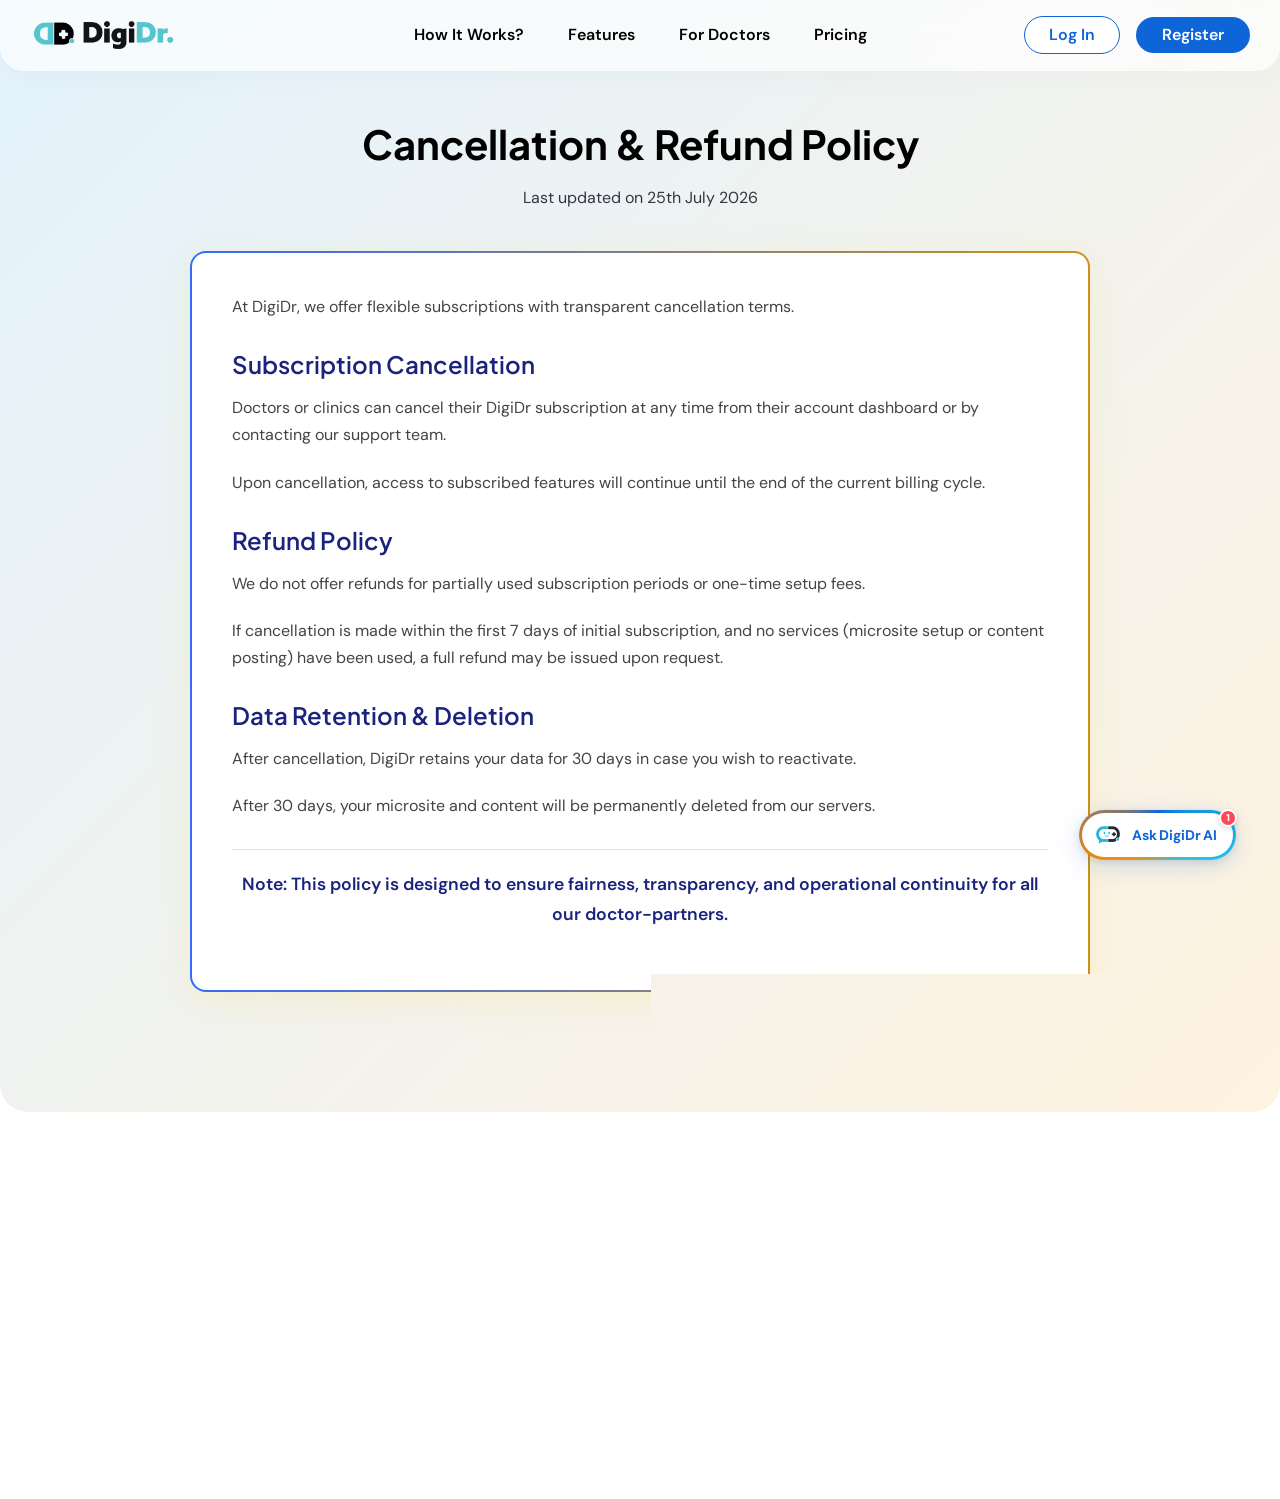
==== commit bf42c256: "Add rupee symbol to slashed pricing and refine strikethrough style Co-Authored-By: Claude Sonnet 5 <" ====
--- a/cancellation-refund-policy.html
+++ b/cancellation-refund-policy.html
@@ -13,6 +13,15 @@
         gtag('config', 'G-EJND0R16D5');
     </script>
 
+    <!-- Microsoft Clarity -->
+    <script type="text/javascript">
+        (function (c, l, a, r, i, t, y) {
+            c[a] = c[a] || function () { (c[a].q = c[a].q || []).push(arguments) };
+            t = l.createElement(r); t.async = 1; t.src = "https://www.clarity.ms/tag/" + i;
+            y = l.getElementsByTagName(r)[0]; y.parentNode.insertBefore(t, y);
+        })(window, document, "clarity", "script", "ykk3cb4rro");
+    </script>
+
     <title>Cancellation & Refund Policy</title>
     <meta name="description" content="Read DigiDr's cancellation and refund policy for doctors and clinics. Understand subscription cancellation terms, refund conditions, and billing policies for healthcare professionals in India.">
     <meta name="keywords" content="digidr cancellation policy, healthcare platform refund, doctor subscription cancellation, clinic refund terms, medical software billing, healthcare subscription terms">
@@ -25,7 +34,7 @@
     <meta property="og:title" content="Cancellation & Refund Policy">
     <meta property="og:description" content="DigiDr's transparent cancellation and refund policy for healthcare professionals. Clear terms for subscription management and billing.">
     <meta property="og:url" content="https://digidr.app/cancellation-refund-policy.html">
-    <meta property="og:image" content="https://digidr.app/img/new_og_image.png">
+    <meta property="og:image" content="https://digidr.app/img/digidr_og_image.jpg">
     <meta property="og:image:width" content="1200">
     <meta property="og:image:height" content="630">
     <meta property="og:image:alt" content="DigiDr - AI Digital Infrastructure for Doctors">
@@ -34,7 +43,7 @@
     <meta name="twitter:card" content="summary_large_image">
     <meta name="twitter:title" content="Cancellation & Refund Policy">
     <meta name="twitter:description" content="DigiDr's transparent cancellation and refund policy for healthcare professionals. Clear terms for subscription management.">
-    <meta name="twitter:image" content="https://digidr.app/img/new_og_image.png">
+    <meta name="twitter:image" content="https://digidr.app/img/digidr_og_image.jpg">
     
     <!-- Favicon -->
     <link rel="icon" type="image/x-icon" href="favicon/favicon.ico">
--- a/css/style.css
+++ b/css/style.css
@@ -82,6 +82,18 @@
     animation: hero-aurora-gradient 12s ease-in-out infinite;
 }
 
+/* Subtle dot grid that fades in toward the center, visible around the edges
+.hero-section .hero-aurora::after {
+    content: "";
+    position: absolute;
+    inset: 0;
+    background-image: radial-gradient(circle, rgba(15, 40, 90, 0.22) 1px, transparent 1.5px);
+    background-size: 14px 14px;
+    -webkit-mask-image: radial-gradient(ellipse 70% 65% at 50% 45%, transparent 0%, #000 100%);
+    mask-image: radial-gradient(ellipse 70% 65% at 50% 45%, transparent 0%, #000 100%);
+}
+*/
+
 .hero-aurora__mesh {
     position: absolute;
     inset: -35%;
@@ -244,6 +256,10 @@
 .hero-content h1 .highlight,
 .hero-intro__line--2.highlight {
     display: block;
+    /* background-clip:text masks glyphs to the content box, so descenders (g, y)
+       fall outside the gradient and vanish. Extend the box, then pull it back. */
+    padding-bottom: 0.12em;
+    margin-bottom: -0.12em;
 }
 
 .hero-intro__line {
@@ -762,7 +778,11 @@
 .testimonials-section .section-header,
 .testimonials-section .testimonials-carousel-wrapper,
 .pricing-section .text-center,
+.pricing-section .pricing-launch-banner,
 .pricing-section .pricing-toggle-container,
+.pricing-section .pricing-proof-strip,
+.pricing-section .pricing-view-toggle,
+.pricing-section .pricing-shared-note,
 .pricing-section .pricing-carousel-hint,
 .pricing-section .pricing-card {
     opacity: 0;
@@ -777,9 +797,31 @@
 .testimonials-section .testimonials-carousel-wrapper.is-visible,
 .pricing-section .text-center.is-visible,
 .pricing-section .pricing-toggle-container.is-visible,
+.pricing-section .pricing-proof-strip.is-visible,
+.pricing-section .pricing-view-toggle.is-visible,
+.pricing-section .pricing-shared-note.is-visible,
 .pricing-section .pricing-carousel-hint.is-visible,
 .pricing-section .pricing-card.is-visible {
     animation: reasonCardIn var(--reveal-animation-duration) cubic-bezier(0.16, 1, 0.3, 1) forwards;
+}
+
+/* Banner keeps its looping border-spin alongside the reveal */
+.pricing-section .pricing-launch-banner.is-visible {
+    animation:
+        reasonCardIn var(--reveal-animation-duration) cubic-bezier(0.16, 1, 0.3, 1) forwards,
+        launch-border-spin 3s linear infinite;
+}
+
+.pricing-section .pricing-proof-strip.is-visible {
+    animation-delay: 0.25s;
+}
+
+.pricing-section .pricing-shared-note.is-visible {
+    animation-delay: 0.3s;
+}
+
+.pricing-section .pricing-view-toggle.is-visible {
+    animation-delay: 0.35s;
 }
 
 .statistics-card .stat-item.is-visible:nth-of-type(1) {
@@ -2607,7 +2649,11 @@
     .testimonials-section .section-header,
     .testimonials-section .testimonials-carousel-wrapper,
     .pricing-section .text-center,
+    .pricing-section .pricing-launch-banner,
     .pricing-section .pricing-toggle-container,
+    .pricing-section .pricing-proof-strip,
+    .pricing-section .pricing-view-toggle,
+    .pricing-section .pricing-shared-note,
     .pricing-section .pricing-carousel-hint,
     .pricing-section .pricing-card {
         opacity: 1;
@@ -3188,7 +3234,7 @@
 
 .testimonials-section .section-header {
     text-align: center;
-    margin-bottom: 60px;
+    margin-bottom: 24px;
 }
 
 .testimonials-section .section-title {
@@ -3431,7 +3477,7 @@
     }
 
     .testimonials-section .section-header {
-        margin-bottom: 40px;
+        margin-bottom: 20px;
     }
 
     .testimonials-section .section-title {
@@ -3485,7 +3531,7 @@
     }
 
     .testimonials-section .section-header {
-        margin-bottom: 30px;
+        margin-bottom: 16px;
     }
 
     .testimonials-section .section-title {
@@ -3587,6 +3633,97 @@
 
 body.page-pricing .pricing-section .section-subtitle {
     font-size: var(--font-size-base);
+}
+
+/* Launch offer banner */
+@property --launch-border-angle {
+    syntax: '<angle>';
+    inherits: false;
+    initial-value: 0deg;
+}
+
+.pricing-launch-banner {
+    max-width: 900px;
+    margin: 0 auto 28px;
+    background:
+        linear-gradient(#ffffff, #ffffff) padding-box,
+        conic-gradient(
+            from var(--launch-border-angle),
+            #346BFA 0deg,
+            #22C7E8 120deg,
+            #D0901A 240deg,
+            #346BFA 360deg
+        ) border-box;
+    color: var(--text-primary);
+    border: 2px solid transparent;
+    border-radius: 14px;
+    padding: 14px 22px;
+    display: flex;
+    align-items: center;
+    justify-content: center;
+    gap: 12px;
+    flex-wrap: wrap;
+    text-align: center;
+    font-size: var(--font-size-sm);
+    font-weight: 600;
+    box-shadow: 0 8px 22px -6px rgba(52, 107, 250, 0.28);
+    animation: launch-border-spin 3s linear infinite;
+}
+
+@keyframes launch-border-spin {
+    to { --launch-border-angle: 360deg; }
+}
+
+@media (prefers-reduced-motion: reduce) {
+    .pricing-launch-banner {
+        animation: none;
+    }
+}
+
+.pricing-launch-banner strong {
+    color: var(--primary-blue);
+    font-weight: 700;
+}
+
+.pricing-launch-banner__tag {
+    background: #f59e0b;
+    color: #1a1300;
+    font-weight: 800;
+    font-size: var(--font-size-xxs);
+    letter-spacing: 0.03em;
+    text-transform: uppercase;
+    padding: 4px 10px;
+    border-radius: 999px;
+    flex-shrink: 0;
+}
+
+@media (max-width: 620px) {
+    .pricing-launch-banner {
+        padding: 12px 16px;
+    }
+}
+
+/* Shared-across-all-plans callout */
+.pricing-shared-note {
+    text-align: center;
+    font-size: var(--font-size-sm);
+    font-weight: 600;
+    color: var(--text-secondary);
+    background: #fef7e8;
+    border: 1px solid #f3e3be;
+    padding: 9px 16px;
+    border-radius: 999px;
+    max-width: 640px;
+    width: max-content;
+    margin: 24px auto 0;
+    white-space: nowrap;
+}
+
+@media (max-width: 620px) {
+    .pricing-shared-note {
+        max-width: 100%;
+        white-space: normal;
+    }
 }
 
 /* Go Digital Today Section */
@@ -3741,10 +3878,11 @@
 .pricing-toggle-wrapper {
     background-color: #f0f1f4;
     border-radius: 50px;
-    padding: 5px;
+    padding: 8px;
     display: flex;
-    width: min(100%, 440px);
-    max-width: 440px;
+    justify-content: center;
+    width: auto;
+    max-width: 100%;
     box-shadow: 0 2px 14px rgba(0, 0, 0, 0.12), 0 1px 3px rgba(0, 0, 0, 0.06);
     position: relative;
     border: 1px solid rgba(0, 0, 0, 0.1);
@@ -3753,9 +3891,9 @@
 
 .pricing-toggle-thumb {
     position: absolute;
-    top: 4px;
+    top: 6px;
     left: 0;
-    height: calc(100% - 8px);
+    height: calc(100% - 12px);
     width: 0;
     border-radius: 50px;
     background: var(--gradient-blue);
@@ -3791,10 +3929,9 @@
     align-items: center;
     justify-content: center;
     gap: 8px;
-    flex: 1 1 0;
+    flex: 0 0 auto;
     min-width: 0;
     white-space: nowrap;
-    width: 50%;
     position: relative;
     z-index: 1;
 }
@@ -3808,6 +3945,20 @@
         flex-direction: column;
         flex-wrap: nowrap;
         gap: 6px;
+        padding: 10px 12px;
+        border-radius: 38px;
+        /* Split the wrapper evenly so no dead space is left at the edges
+           and the JS-sized thumb covers a full half. */
+        flex: 1 1 0;
+    }
+
+    .pricing-toggle-wrapper {
+        width: 100%;
+        max-width: 360px;
+    }
+
+    .pricing-toggle-thumb {
+        border-radius: 38px;
     }
 }
 
@@ -3869,44 +4020,151 @@
     display: flex;
     flex-direction: column;
     align-items: flex-start;
-    gap: 6px;
+    gap: 4px;
     color: #111827;
 }
 
 .price-line-with-label {
     display: flex;
-    align-items: baseline;
-    flex-wrap: wrap;
-    gap: 10px 12px;
+    align-items: center;
+    flex-wrap: nowrap;
+    gap: 4px 8px;
 }
 
 .price-line {
     display: flex;
     align-items: baseline;
     gap: 0;
+    min-width: 0;
+    white-space: nowrap;
+}
+
+/* Keep the "Save" badge beside the price on narrow cards: the row wraps when
+   price + badge overflow, and digit widths differ per plan, so one card could
+   wrap while its neighbours didn't. Shrink the price a little instead. */
+.price-tag {
+    container-type: inline-size;
+}
+
+@container (max-width: 275px) {
+    .price-tag .price-currency,
+    .price-tag .price-value {
+        font-size: 34px;
+    }
+
+    .price-tag .price-period {
+        margin-left: 4px;
+    }
+}
+
+@container (max-width: 240px) {
+    .price-tag .price-currency,
+    .price-tag .price-value {
+        font-size: 30px;
+    }
+
+    .price-tag .price-save-badge {
+        font-size: 11px;
+        padding: 3px 7px;
+    }
+}
+
+@container (max-width: 210px) {
+    .price-tag .price-currency,
+    .price-tag .price-value {
+        font-size: 26px;
+    }
+}
+
+.price-value {
+    display: inline-block;
+    transition: opacity 0.15s ease, transform 0.15s ease;
+}
+
+.price-value.price-value-transitioning {
+    opacity: 0;
+    transform: translateY(4px);
+}
+
+.price-annual-save {
+    transition: opacity 0.15s ease;
+}
+
+.price-annual-save.price-save-transitioning {
+    opacity: 0;
 }
 
 .price-annual-save {
     margin: 0;
-    font-size: 14px;
+    font-size: 12.5px;
     font-weight: 600;
-    line-height: 1.4;
+    line-height: 1.45;
     max-width: 100%;
     display: inline-flex;
     flex-direction: column;
     align-items: flex-start;
-    min-height: 28px;
-    padding: 8px 12px;
-    border-radius: 16px;
+    gap: 1px;
+    padding: 7px 12px;
+    border-radius: 12px;
     color: #1e3a8a;
     background: linear-gradient(90deg, rgba(37, 99, 235, 0.14) 0%, rgba(59, 130, 246, 0.08) 100%);
     border: 1px solid rgba(59, 130, 246, 0.28);
+}
+
+.price-annual-save .billed-line {
+    font-weight: 700;
+    color: #1e3a8a;
+}
+
+.price-annual-save .standard-rate-line {
+    font-weight: 500;
+    color: #475569;
 }
 
 .price-save-highlight {
     color: #15803d;
     font-weight: 700;
     white-space: nowrap;
+}
+
+.price-was {
+    margin: 0;
+    font-size: 14.5px;
+    font-weight: 700;
+    color: #64748b;
+    text-decoration: line-through;
+    text-decoration-thickness: 1px;
+    opacity: 1;
+}
+
+.price-was-currency {
+    font-size: 0.9em;
+    margin-right: 1px;
+}
+
+.price-save-badge {
+    display: inline-block;
+    flex-shrink: 0;
+    margin-top: 4px;
+    background: #ffffff;
+    color: #0b7a6f;
+    font-size: var(--font-size-xs);
+    font-weight: 800;
+    letter-spacing: 0.01em;
+    padding: 4px 9px;
+    border-radius: 999px;
+    border: 1.5px solid #0d9488;
+    white-space: nowrap;
+}
+
+.pricing-card.highlighted .price-save-badge {
+    background: #0d9488;
+    color: #ffffff;
+}
+
+.lite-domain {
+    color: var(--text-secondary);
+    font-weight: 500;
 }
 
 .price-currency {
@@ -4997,6 +5255,14 @@
 
 .pricing-compare-wrap.is-visible {
     display: block;
+    /* Replays each time the table is switched on (display: none -> block) */
+    animation: reasonCardIn var(--reveal-animation-duration) cubic-bezier(0.16, 1, 0.3, 1) forwards;
+}
+
+@media (prefers-reduced-motion: reduce) {
+    .pricing-compare-wrap.is-visible {
+        animation: none;
+    }
 }
 
 table.pricing-compare {
--- a/css/navbar.css
+++ b/css/navbar.css
@@ -249,7 +249,7 @@
         -webkit-backdrop-filter: none !important;
         border: 1px solid rgba(0, 0, 0, 0.08) !important;
         border-top: none !important;
-        border-radius: 0 0 24px 24px;
+        border-radius: 24px;
         padding: 16px 20px;
         margin: 0;
         flex-direction: column;
--- a/css/chatbot.css
+++ b/css/chatbot.css
@@ -94,7 +94,9 @@
     color: #0E65D7;
     font-size: var(--font-size-sm);
     font-weight: 700;
-    line-height: 1;
+    /* overflow:hidden drives the collapse animation, so the box must be tall
+       enough to contain descenders (g) or they get clipped. */
+    line-height: 1.35;
     letter-spacing: -0.01em;
     white-space: nowrap;
     position: relative;
